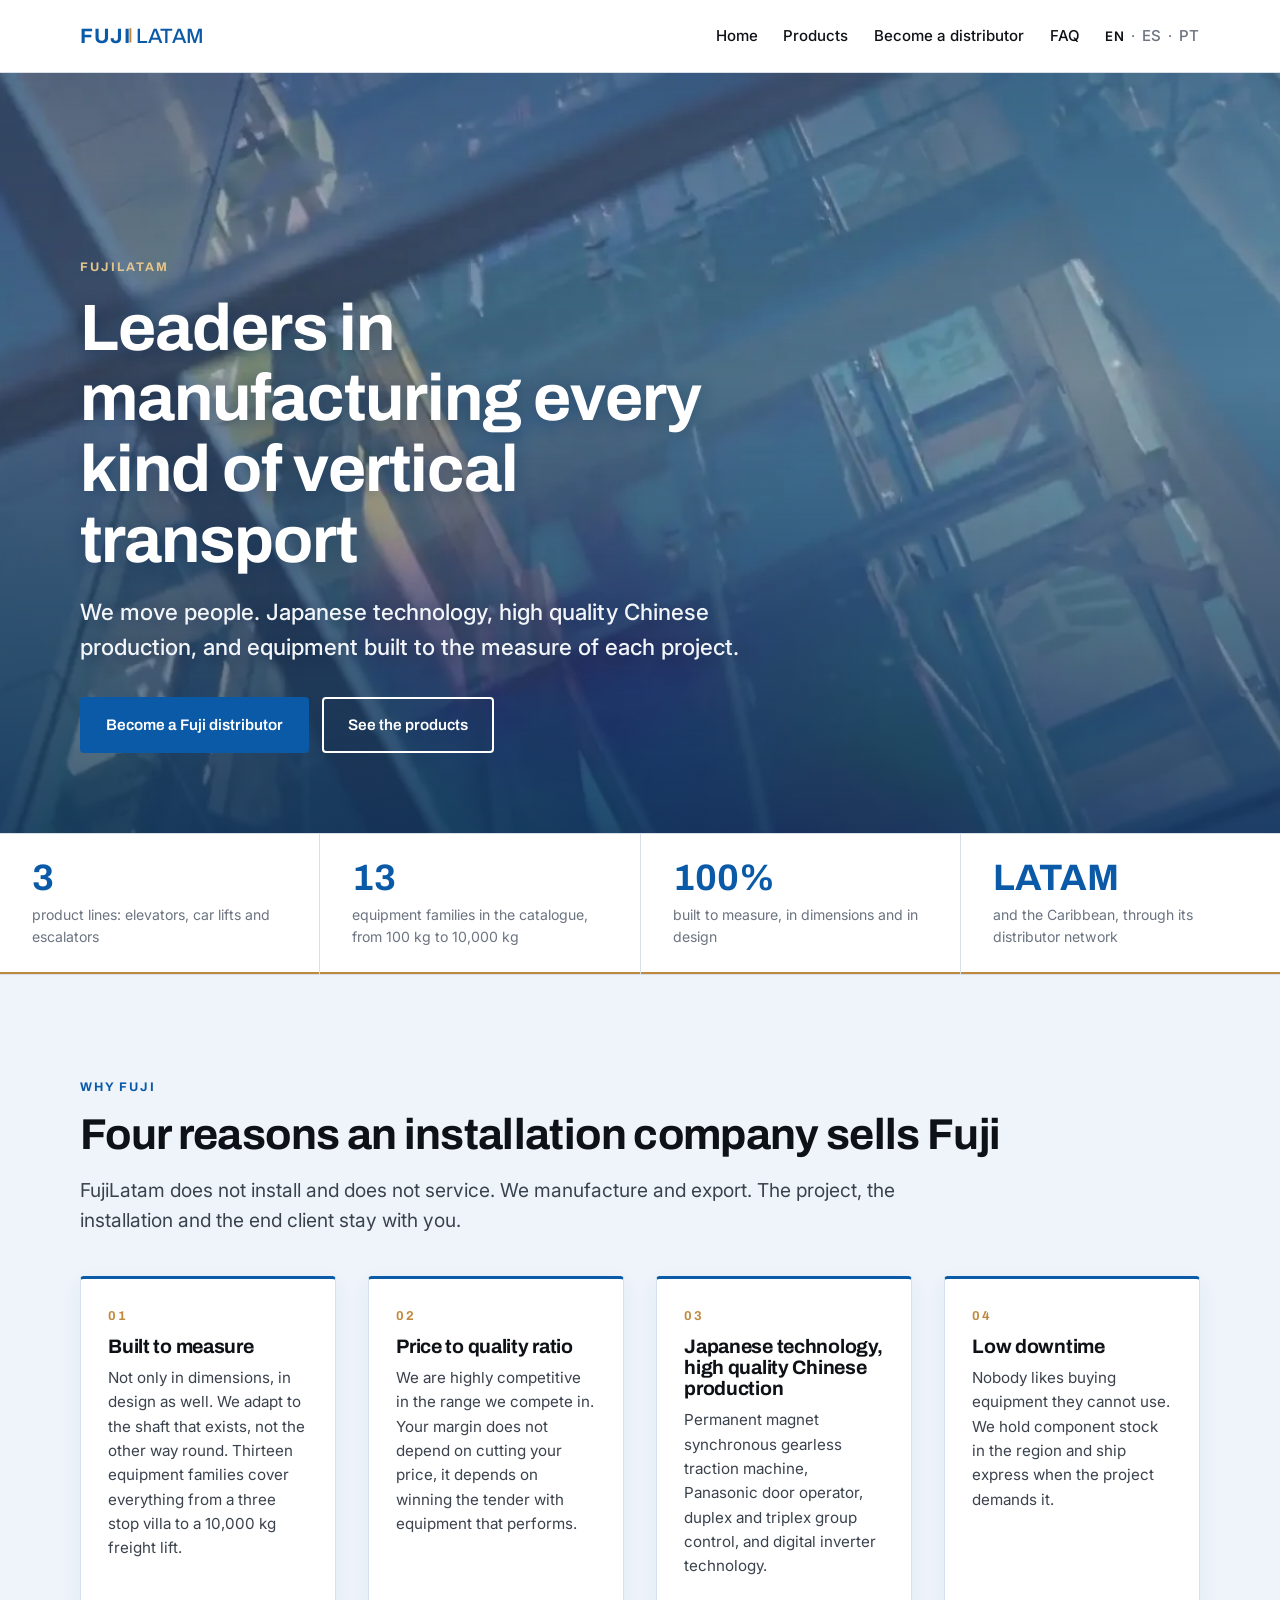
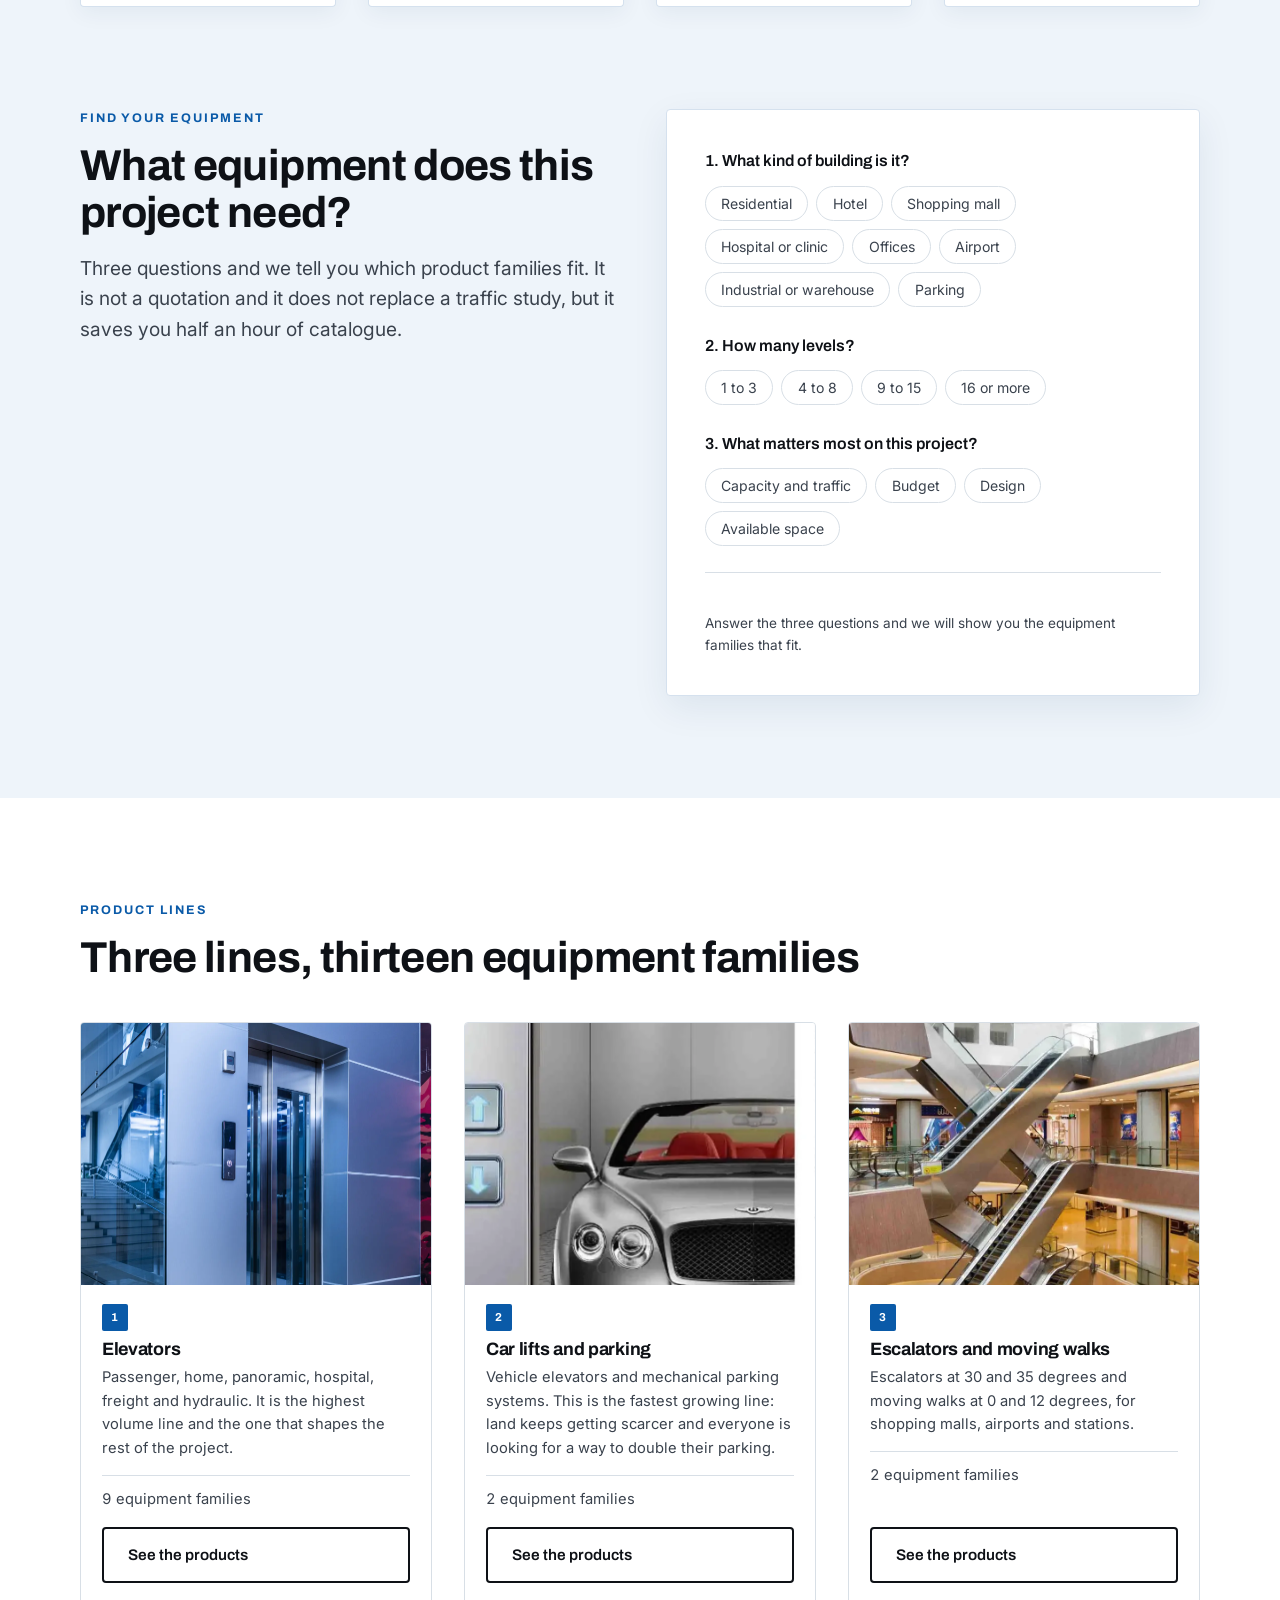
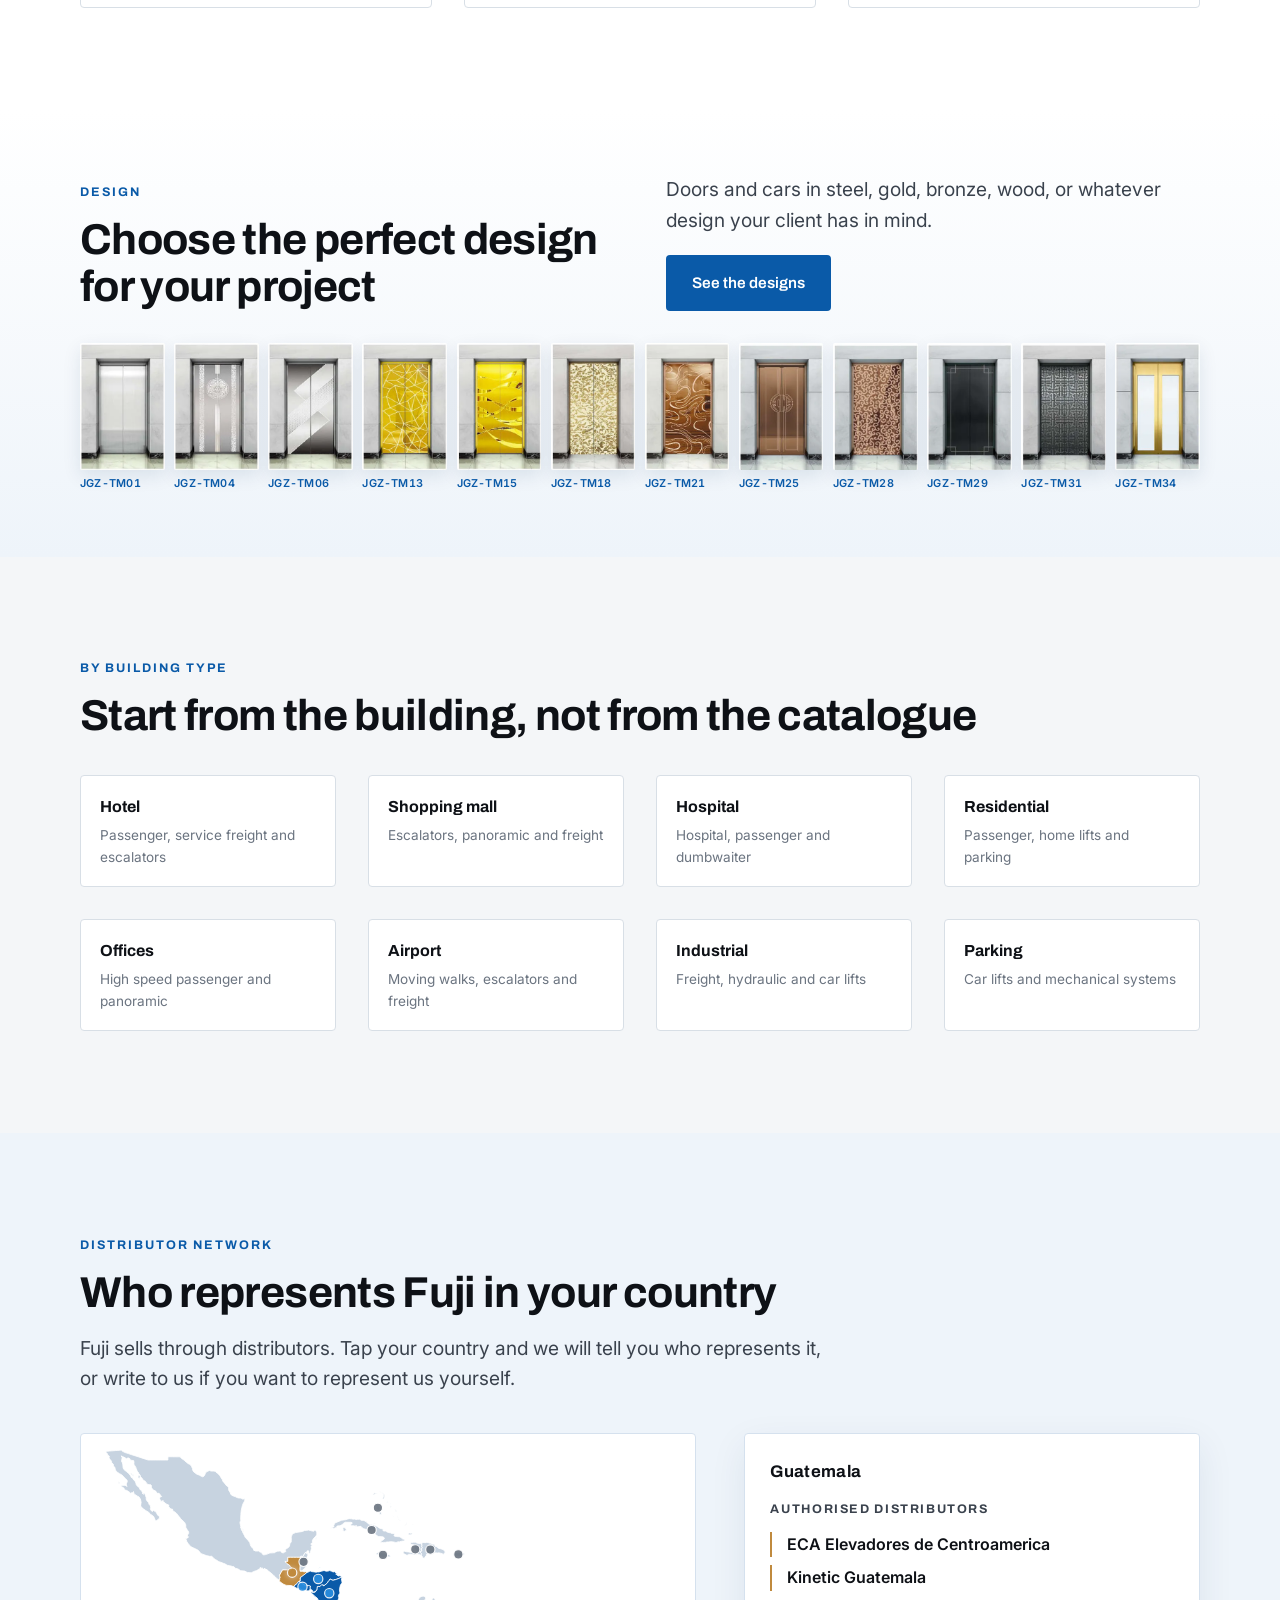
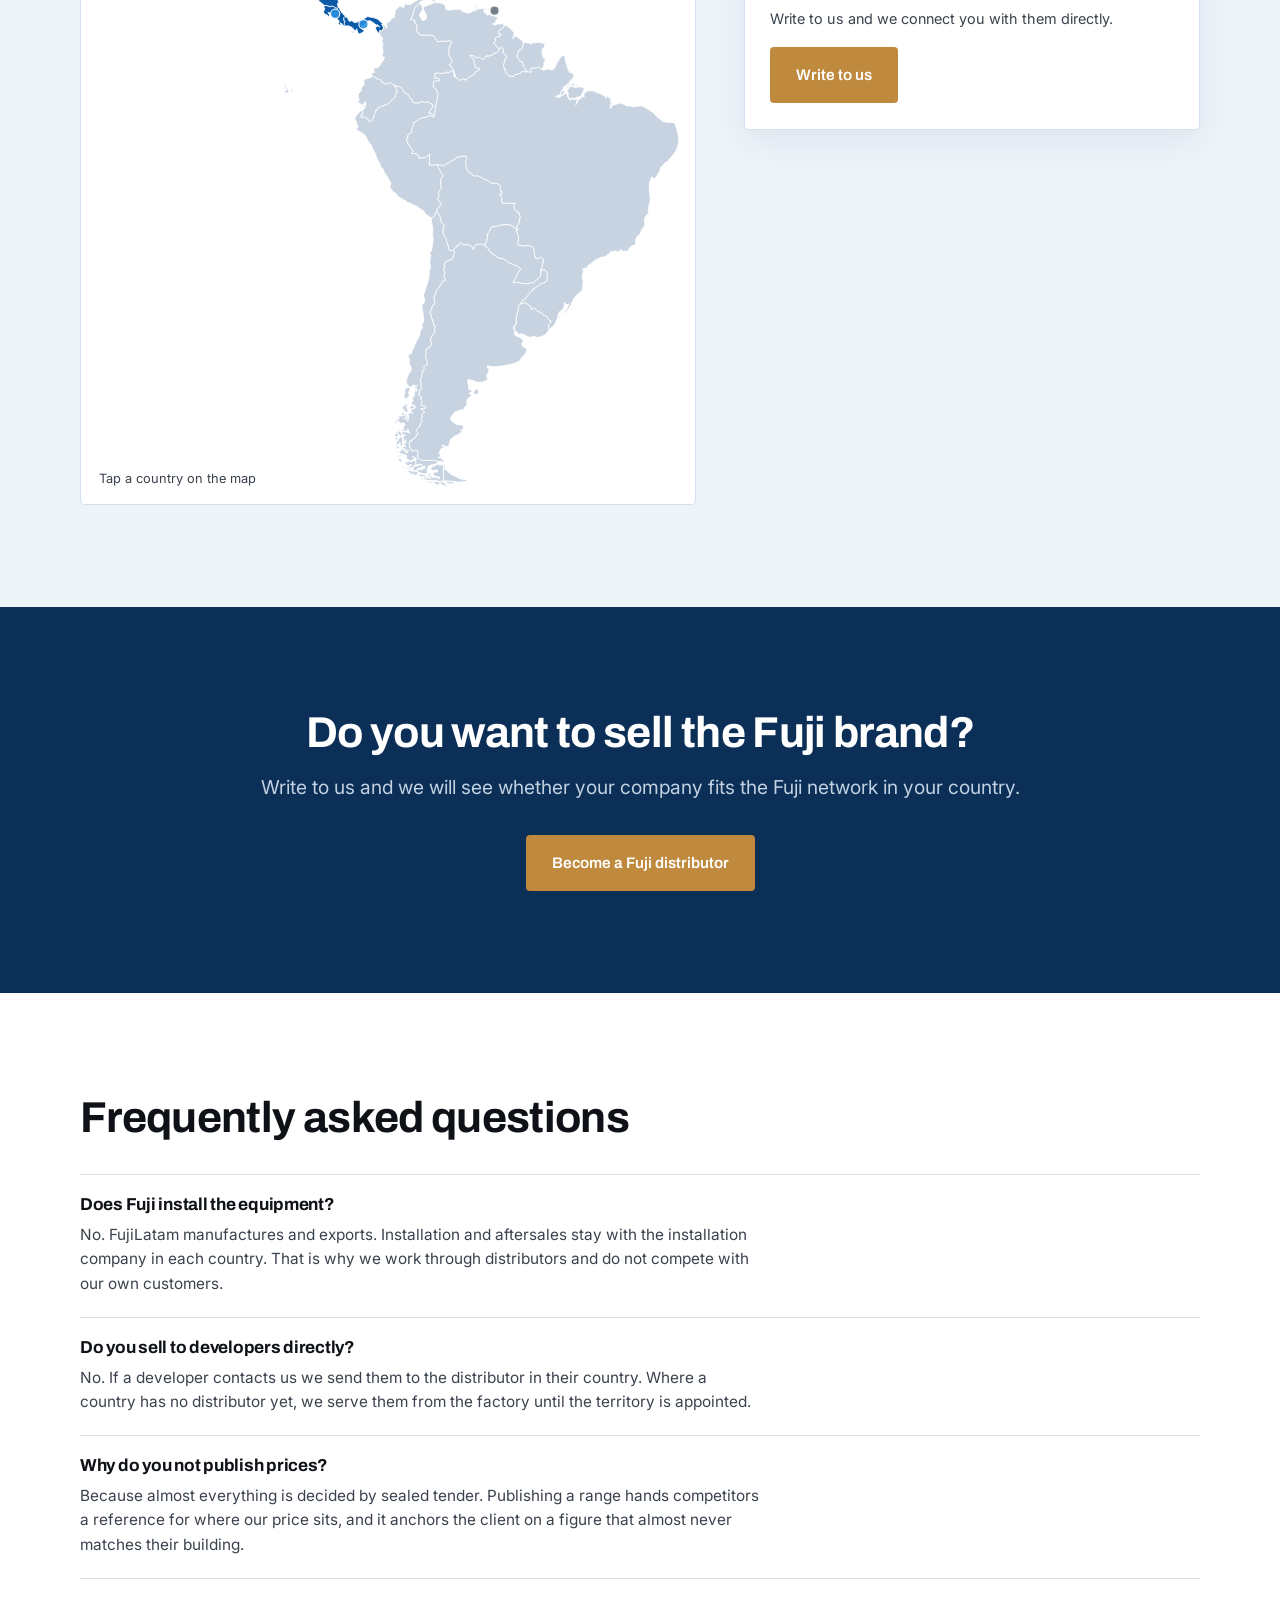
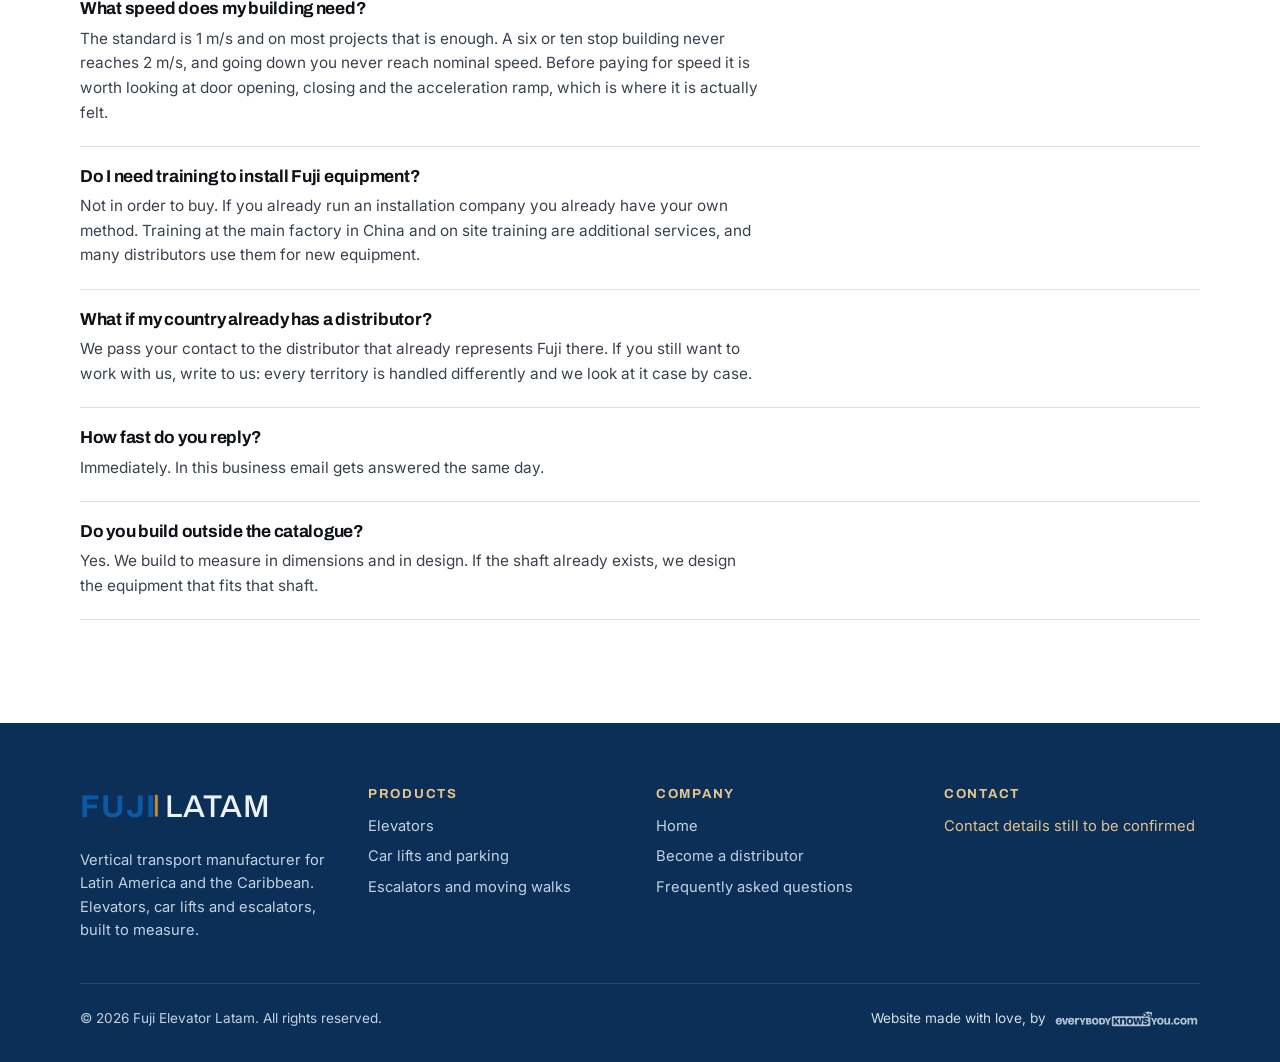
==== index.html @ 7f96ef9f "FujiLatam review build: lighter design, design gallery, residential systems, form fields (noindex)" ====
<!DOCTYPE html>
<html lang="en">
<head>
  <meta charset="UTF-8">
  <meta name="viewport" content="width=device-width, initial-scale=1.0">
  <title>Elevator Manufacturer for Latin America | FujiLatam</title>
  <meta name="description" content="Need an elevator manufacturer for your installation company? FujiLatam builds to measure and exports across Latin America. Become a Fuji distributor.">
  <meta name="keywords" content="elevator manufacturer, elevators Latin America, car lift, escalators, elevator distributor, lift supplier, Fuji, vertical transport, freight elevator, mechanical parking">

  <link rel="canonical" href="https://fujielevatorlatam.com/">
  <link rel="alternate" hreflang="en" href="https://fujielevatorlatam.com/">
  <link rel="alternate" hreflang="es" href="https://fujielevatorlatam.com/es/">
  <link rel="alternate" hreflang="pt" href="https://fujielevatorlatam.com/pt/">
  <link rel="alternate" hreflang="x-default" href="https://fujielevatorlatam.com/">

  <meta property="og:title" content="Elevator Manufacturer for Latin America | FujiLatam">
  <meta property="og:description" content="Need an elevator manufacturer for your installation company? FujiLatam builds to measure and exports across Latin America. Become a Fuji distributor.">
  <meta property="og:type" content="website">
  <meta property="og:url" content="https://fujielevatorlatam.com/">
  <meta property="og:image" content="https://fujielevatorlatam.com/assets/images/social-share/share-fujilatam-fujielevatorlatam.com.jpg">
  <meta property="og:image:width" content="1200">
  <meta property="og:image:height" content="630">
  <meta property="og:image:alt" content="FujiLatam, Leaders in manufacturing every kind of vertical transport">
  <meta property="og:site_name" content="FujiLatam">
  <meta property="og:locale" content="en_US">
  <meta property="og:locale:alternate" content="es_SV">
  <meta property="og:locale:alternate" content="pt_BR">

  <meta name="twitter:card" content="summary_large_image">
  <meta name="twitter:title" content="Elevator Manufacturer for Latin America | FujiLatam">
  <meta name="twitter:description" content="Need an elevator manufacturer for your installation company? FujiLatam builds to measure and exports across Latin America. Become a Fuji distributor.">
  <meta name="twitter:image" content="https://fujielevatorlatam.com/assets/images/social-share/share-fujilatam-fujielevatorlatam.com.jpg">

  <meta name="robots" content="noindex, nofollow">
  <meta name="author" content="Fuji Elevator Latam">
  <meta name="theme-color" content="#0A5AA8">
  <meta name="geo.region" content="SV">
  <meta name="geo.placename" content="Latin America">
  <meta http-equiv="content-language" content="en">

  <link rel="icon" href="favicon.svg" type="image/svg+xml">
  <link rel="icon" href="favicon.ico" sizes="any">
  <link rel="apple-touch-icon" href="apple-touch-icon.png">
  <link rel="manifest" href="site.webmanifest">
  <link rel="alternate" type="text/plain" title="llms.txt" href="https://fujielevatorlatam.com/llms.txt">

  <link rel="preload" as="image" href="assets/images/hero/hero-poster-fujilatam-fujielevatorlatam.com.webp" type="image/webp">
  <link rel="preconnect" href="https://fonts.googleapis.com">
  <link rel="preconnect" href="https://fonts.gstatic.com" crossorigin>
  <link rel="preload" as="style" href="https://fonts.googleapis.com/css2?family=Archivo:wght@500;600;700&family=Inter:wght@400;500;600&display=swap">
  <link rel="stylesheet" href="https://fonts.googleapis.com/css2?family=Archivo:wght@500;600;700&family=Inter:wght@400;500;600&display=swap" media="print" onload="this.media='all'">
  <noscript><link rel="stylesheet" href="https://fonts.googleapis.com/css2?family=Archivo:wght@500;600;700&family=Inter:wght@400;500;600&display=swap"></noscript>

  <link rel="stylesheet" href="assets/css/tokens.css">
  <link rel="stylesheet" href="assets/css/styles.css">

<script type="application/ld+json">
{
 "@context": "https://schema.org",
 "@graph": [
  {
   "@type": "Organization",
   "@id": "https://fujielevatorlatam.com/#org",
   "name": "Fuji Elevator Latam",
   "alternateName": [
    "FujiLatam",
    "Fuji Elevator"
   ],
   "url": "https://fujielevatorlatam.com/",
   "logo": "https://fujielevatorlatam.com/assets/images/logos/logo-fujilatam-fujielevatorlatam.com.svg",
   "image": "https://fujielevatorlatam.com/assets/images/social-share/share-fujilatam-fujielevatorlatam.com.jpg",
   "slogan": "Leaders in manufacturing every kind of vertical transport",
   "description": "Need an elevator manufacturer for your installation company? FujiLatam builds to measure and exports across Latin America. Become a Fuji distributor.",
   "areaServed": [
    "SV",
    "GT",
    "HN",
    "NI",
    "CR",
    "PA",
    "MX",
    "CO",
    "PE",
    "EC",
    "CL",
    "AR",
    "BR",
    "DO",
    "PR",
    "BO"
   ],
   "knowsLanguage": [
    "es",
    "en",
    "pt"
   ],
   "knowsAbout": [
    "Machine roomless passenger elevator",
    "Panoramic elevator",
    "Home lift",
    "Hospital elevator",
    "Freight elevator",
    "Car elevator",
    "Mechanical parking",
    "Escalators",
    "Moving walks"
   ],
   "address": {
    "@type": "PostalAddress",
    "addressCountry": "SV"
   }
  },
  {
   "@type": [
    "ProfessionalService",
    "LocalBusiness"
   ],
   "@id": "https://fujielevatorlatam.com/#service",
   "name": "FujiLatam",
   "parentOrganization": {
    "@id": "https://fujielevatorlatam.com/#org"
   },
   "description": "FujiLatam does not install and does not service. We manufacture and export. The project, the installation and the end client stay with you.",
   "url": "https://fujielevatorlatam.com/",
   "image": "https://fujielevatorlatam.com/assets/images/social-share/share-fujilatam-fujielevatorlatam.com.jpg",
   "priceRange": "$$$",
   "address": {
    "@type": "PostalAddress",
    "addressCountry": "SV"
   },
   "areaServed": [
    {
     "@type": "Country",
     "name": "Latin America"
    },
    {
     "@type": "Country",
     "name": "Caribbean"
    }
   ],
   "serviceType": [
    "Elevators",
    "Car lifts and parking",
    "Escalators and moving walks"
   ],
   "currenciesAccepted": "USD",
   "hasOfferCatalog": {
    "@id": "https://fujielevatorlatam.com/#catalog"
   }
  },
  {
   "@type": "OfferCatalog",
   "@id": "https://fujielevatorlatam.com/#catalog",
   "name": "Three lines, thirteen equipment families",
   "itemListElement": [
    {
     "@type": "Offer",
     "itemOffered": {
      "@type": "Service",
      "name": "Machine roomless passenger elevator",
      "description": "The workhorse. With no machine room it wins back the space others lose in the overhead slab. It is the default choice in residential and offices.",
      "provider": {
       "@id": "https://fujielevatorlatam.com/#org"
      }
     }
    },
    {
     "@type": "Offer",
     "itemOffered": {
      "@type": "Service",
      "name": "Small machine room passenger elevator",
      "description": "When the building needs more speed or more travel. It reaches 4 m/s and takes duplex and triplex configuration for peak hours.",
      "provider": {
       "@id": "https://fujielevatorlatam.com/#org"
      }
     }
    },
    {
     "@type": "Offer",
     "itemOffered": {
      "@type": "Service",
      "name": "Panoramic elevator",
      "description": "Semicircle, square or cylindrical capsule. For atriums, shopping malls and buildings where the equipment is part of the design.",
      "provider": {
       "@id": "https://fujielevatorlatam.com/#org"
      }
     }
    },
    {
     "@type": "Offer",
     "itemOffered": {
      "@type": "Service",
      "name": "Home lift",
      "description": "Three to five people, 0.4 m/s, 800 mm pit. For houses and villas with no built shaft.",
      "provider": {
       "@id": "https://fujielevatorlatam.com/#org"
      }
     }
    },
    {
     "@type": "Offer",
     "itemOffered": {
      "@type": "Service",
      "name": "Hospital elevator",
      "description": "A long car sized for a wheeled stretcher. It is what defines the shaft in a hospital or clinic, and the one most often forgotten in design.",
      "provider": {
       "@id": "https://fujielevatorlatam.com/#org"
      }
     }
    },
    {
     "@type": "Offer",
     "itemOffered": {
      "@type": "Service",
      "name": "Freight elevator",
      "description": "630 kg to 10,000 kg, geared, gearless, machine roomless or explosion proof. In hotels and airports it is not optional.",
      "provider": {
       "@id": "https://fujielevatorlatam.com/#org"
      }
     }
    },
    {
     "@type": "Offer",
     "itemOffered": {
      "@type": "Service",
      "name": "Car elevator",
      "description": "3000 and 5000 kg, car up to 3500 x 7200 mm. The best margin line and the one most in demand where there is no land left for parking.",
      "provider": {
       "@id": "https://fujielevatorlatam.com/#org"
      }
     }
    },
    {
     "@type": "Offer",
     "itemOffered": {
      "@type": "Service",
      "name": "Mechanical parking",
      "description": "From two post lifts to rotary towers and fully automated systems. Doubles or triples parking without buying more land.",
      "provider": {
       "@id": "https://fujielevatorlatam.com/#org"
      }
     }
    },
    {
     "@type": "Offer",
     "itemOffered": {
      "@type": "Service",
      "name": "Escalators",
      "description": "30 and 35 degrees, step widths of 600, 800 and 1000 mm, 3600 to 6000 people per hour. In series, crisscross or parallel.",
      "provider": {
       "@id": "https://fujielevatorlatam.com/#org"
      }
     }
    },
    {
     "@type": "Offer",
     "itemOffered": {
      "@type": "Service",
      "name": "Moving walks",
      "description": "0 and 12 degrees. Airports, stations and shopping malls with a long floor plan.",
      "provider": {
       "@id": "https://fujielevatorlatam.com/#org"
      }
     }
    }
   ]
  },
  {
   "@type": "WebSite",
   "@id": "https://fujielevatorlatam.com/#website",
   "url": "https://fujielevatorlatam.com/",
   "name": "FujiLatam",
   "inLanguage": [
    "en",
    "es",
    "pt"
   ],
   "publisher": {
    "@id": "https://fujielevatorlatam.com/#org"
   }
  },
  {
   "@type": "FAQPage",
   "@id": "https://fujielevatorlatam.com/#faq",
   "mainEntity": [
    {
     "@type": "Question",
     "name": "Does Fuji install the equipment?",
     "acceptedAnswer": {
      "@type": "Answer",
      "text": "No. FujiLatam manufactures and exports. Installation and aftersales stay with the installation company in each country. That is why we work through distributors and do not compete with our own customers."
     }
    },
    {
     "@type": "Question",
     "name": "Do you sell to developers directly?",
     "acceptedAnswer": {
      "@type": "Answer",
      "text": "No. If a developer contacts us we send them to the distributor in their country. Where a country has no distributor yet, we serve them from the factory until the territory is appointed."
     }
    },
    {
     "@type": "Question",
     "name": "Why do you not publish prices?",
     "acceptedAnswer": {
      "@type": "Answer",
      "text": "Because almost everything is decided by sealed tender. Publishing a range hands competitors a reference for where our price sits, and it anchors the client on a figure that almost never matches their building."
     }
    },
    {
     "@type": "Question",
     "name": "What speed does my building need?",
     "acceptedAnswer": {
      "@type": "Answer",
      "text": "The standard is 1 m/s and on most projects that is enough. A six or ten stop building never reaches 2 m/s, and going down you never reach nominal speed. Before paying for speed it is worth looking at door opening, closing and the acceleration ramp, which is where it is actually felt."
     }
    },
    {
     "@type": "Question",
     "name": "Do I need training to install Fuji equipment?",
     "acceptedAnswer": {
      "@type": "Answer",
      "text": "Not in order to buy. If you already run an installation company you already have your own method. Training at the main factory in China and on site training are additional services, and many distributors use them for new equipment."
     }
    },
    {
     "@type": "Question",
     "name": "What if my country already has a distributor?",
     "acceptedAnswer": {
      "@type": "Answer",
      "text": "We pass your contact to the distributor that already represents Fuji there. If you still want to work with us, write to us: every territory is handled differently and we look at it case by case."
     }
    },
    {
     "@type": "Question",
     "name": "How fast do you reply?",
     "acceptedAnswer": {
      "@type": "Answer",
      "text": "Immediately. In this business email gets answered the same day."
     }
    },
    {
     "@type": "Question",
     "name": "Do you build outside the catalogue?",
     "acceptedAnswer": {
      "@type": "Answer",
      "text": "Yes. We build to measure in dimensions and in design. If the shaft already exists, we design the equipment that fits that shaft."
     }
    }
   ]
  },
  {
   "@type": "VideoObject",
   "name": "FujiLatam vertical transport",
   "description": "We move people. Japanese technology, high quality Chinese production, and equipment built to the measure of each project.",
   "thumbnailUrl": "https://fujielevatorlatam.com/assets/images/hero/hero-poster-fujilatam-fujielevatorlatam.com.webp",
   "uploadDate": "2026-09-22",
   "duration": "PT16S",
   "contentUrl": "https://fujielevatorlatam.com/assets/video/fujilatam-hero-fujielevatorlatam.com.mp4",
   "publisher": {
    "@id": "https://fujielevatorlatam.com/#org"
   }
  }
 ]
}
</script>
</head>
<body>
<header class="site-header">
  <div class="wrap">
    <a class="brand" href="index.html" aria-label="FujiLatam"><svg class="" viewBox="0 0 260 40" role="img" aria-label="FujiLatam" xmlns="http://www.w3.org/2000/svg"><text x="0" y="30" font-family="Archivo, Arial, sans-serif" font-size="32" font-weight="700" letter-spacing="1" fill="var(--accent)">FUJI</text><text x="86" y="30" font-family="Archivo, Arial, sans-serif" font-size="32" font-weight="500" letter-spacing="1" fill="currentColor">LATAM</text><rect x="76" y="8" width="3" height="22" fill="var(--brass)"/></svg></a>
    <button class="nav-toggle" aria-expanded="false" aria-controls="nav" aria-label="Menu">&#9776;</button>
    <nav class="nav" id="nav">
      <a href="index.html">Home</a><a href="products.html">Products</a><a href="distributors.html">Become a distributor</a><a href="index.html#faq">FAQ</a>
      <span class="lang"><span class="active">EN</span> &middot; <a href="es/index.html">ES</a> &middot; <a href="pt/index.html">PT</a></span>
    </nav>
  </div>
</header>
<main>

<section class="hero">
  <div class="hero__media">
    <video autoplay muted loop playsinline preload="metadata"
           poster="assets/images/hero/hero-poster-fujilatam-fujielevatorlatam.com.webp"
           aria-hidden="true" tabindex="-1">
      <source src="assets/video/fujilatam-hero-fujielevatorlatam.com.mp4" type="video/mp4">
    </video>
  </div>
  <div class="hero__scrim"></div>
  <div class="hero__inner wrap">
    <p class="eyebrow" style="color:var(--brass-lt)">FujiLatam</p>
    <h1>Leaders in manufacturing every kind of vertical transport</h1>
    <p class="hero__claim">We move people. Japanese technology, high quality Chinese production, and equipment built to the measure of each project.</p>
    <div class="hero__cta">
      <a class="btn btn--primary" href="distributors.html">Become a Fuji distributor</a>
      <a class="btn btn--ghost" style="color:#fff" href="products.html">See the products</a>
    </div>
  </div>
</section>

<div class="stats"><div class="stat"><div class="stat__n">3</div><div class="stat__l">product lines: elevators, car lifts and escalators</div></div><div class="stat"><div class="stat__n">13</div><div class="stat__l">equipment families in the catalogue, from 100 kg to 10,000 kg</div></div><div class="stat"><div class="stat__n">100%</div><div class="stat__l">built to measure, in dimensions and in design</div></div><div class="stat"><div class="stat__n">LATAM</div><div class="stat__l">and the Caribbean, through its distributor network</div></div></div>

<section class="section section--dark" id="why">
  <div class="wrap">
    <p class="eyebrow">Why Fuji</p>
    <h2>Four reasons an installation company sells Fuji</h2>
    <p class="lede" style="margin-top:1rem;margin-bottom:2.5rem">FujiLatam does not install and does not service. We manufacture and export. The project, the installation and the end client stay with you.</p>
    <div class="grid grid--4"><article class="pillar reveal"><div class="pillar__n">01</div><h3>Built to measure</h3><p>Not only in dimensions, in design as well. We adapt to the shaft that exists, not the other way round. Thirteen equipment families cover everything from a three stop villa to a 10,000 kg freight lift.</p></article><article class="pillar reveal"><div class="pillar__n">02</div><h3>Price to quality ratio</h3><p>We are highly competitive in the range we compete in. Your margin does not depend on cutting your price, it depends on winning the tender with equipment that performs.</p></article><article class="pillar reveal"><div class="pillar__n">03</div><h3>Japanese technology, high quality Chinese production</h3><p>Permanent magnet synchronous gearless traction machine, Panasonic door operator, duplex and triplex group control, and digital inverter technology.</p></article><article class="pillar reveal"><div class="pillar__n">04</div><h3>Low downtime</h3><p>Nobody likes buying equipment they cannot use. We hold component stock in the region and ship express when the project demands it.</p></article></div>
  </div>
</section>

<section class="section section--dark" id="finder" style="padding-top:0">
  <div class="wrap">
    <div class="split" style="align-items:start">
      <div>
        <p class="eyebrow">Find your equipment</p>
        <h2>What equipment does this project need?</h2>
        <p class="lede" style="margin-top:1rem">Three questions and we tell you which product families fit. It is not a quotation and it does not replace a traffic study, but it saves you half an hour of catalogue.</p>
      </div>
      <div class="finder" data-finder data-copy="{&quot;prompt&quot;: &quot;Answer the three questions and we will show you the equipment families that fit.&quot;, &quot;resultTitle&quot;: &quot;Recommended families&quot;, &quot;primary&quot;: &quot;Primary:&quot;, &quot;capacity&quot;: &quot;Capacity&quot;, &quot;speed&quot;: &quot;Speed&quot;, &quot;disclaimer&quot;: &quot;These are the families that normally fit a project like this. Final dimensions, the number of units and the group configuration come out of the traffic study and the real shaft measurements.&quot;, &quot;cta&quot;: &quot;Talk to a representative&quot;, &quot;families&quot;: {&quot;mrl&quot;: {&quot;name&quot;: &quot;Machine roomless passenger elevator&quot;, &quot;why&quot;: &quot;The workhorse. With no machine room it wins back the space others lose in the overhead slab. It is the default choice in residential and offices.&quot;, &quot;img&quot;: &quot;assets/images/products/cabina-estandar-fujilatam-fujielevatorlatam.com.webp&quot;}, &quot;smr&quot;: {&quot;name&quot;: &quot;Small machine room passenger elevator&quot;, &quot;why&quot;: &quot;When the building needs more speed or more travel. It reaches 4 m/s and takes duplex and triplex configuration for peak hours.&quot;, &quot;img&quot;: &quot;assets/images/products/cabina-lujo-oro-fujilatam-fujielevatorlatam.com.webp&quot;}, &quot;pano&quot;: {&quot;name&quot;: &quot;Panoramic elevator&quot;, &quot;why&quot;: &quot;Semicircle, square or cylindrical capsule. For atriums, shopping malls and buildings where the equipment is part of the design.&quot;, &quot;img&quot;: &quot;assets/images/products/elevador-panoramico-fujilatam-fujielevatorlatam.com.webp&quot;}, &quot;villa&quot;: {&quot;name&quot;: &quot;Home lift&quot;, &quot;why&quot;: &quot;Three to five people, 0.4 m/s, 800 mm pit. For houses and villas with no built shaft.&quot;, &quot;img&quot;: &quot;assets/images/products/elevador-residencial-fujilatam-fujielevatorlatam.com.webp&quot;}, &quot;plat&quot;: {&quot;name&quot;: &quot;Residential hydraulic platform&quot;, &quot;why&quot;: &quot;For homes, wheelchairs and older people. 2 to 6 stops and up to 15 m of travel, indoors or outdoors. It is hydraulic and slow on purpose: it is not a traction elevator.&quot;, &quot;img&quot;: &quot;assets/images/products/plataforma-residencial-fujilatam-fujielevatorlatam.com.webp&quot;}, &quot;bed&quot;: {&quot;name&quot;: &quot;Hospital elevator&quot;, &quot;why&quot;: &quot;A long car sized for a wheeled stretcher. It is what defines the shaft in a hospital or clinic, and the one most often forgotten in design.&quot;, &quot;img&quot;: &quot;assets/images/products/elevador-camillas-fujilatam-fujielevatorlatam.com.webp&quot;}, &quot;freight&quot;: {&quot;name&quot;: &quot;Freight elevator&quot;, &quot;why&quot;: &quot;630 kg to 10,000 kg, geared, gearless, machine roomless or explosion proof. In hotels and airports it is not optional.&quot;, &quot;img&quot;: &quot;assets/images/products/montacargas-fujilatam-fujielevatorlatam.com.webp&quot;}, &quot;hydra&quot;: {&quot;name&quot;: &quot;Hydraulic elevator&quot;, &quot;why&quot;: &quot;Piston, pump and oil. Slower and cheaper, useful on few levels and short travel.&quot;, &quot;img&quot;: &quot;assets/images/products/elevador-capsula-fujilatam-fujielevatorlatam.com.webp&quot;}, &quot;dumb&quot;: {&quot;name&quot;: &quot;Dumbwaiter&quot;, &quot;why&quot;: &quot;100 to 300 kg, vertical opening. Kitchens, hotels, laboratories and pharmacies.&quot;, &quot;img&quot;: &quot;assets/images/products/cabina-estandar-fujilatam-fujielevatorlatam.com.webp&quot;}, &quot;car&quot;: {&quot;name&quot;: &quot;Car elevator&quot;, &quot;why&quot;: &quot;3000 and 5000 kg, car up to 3500 x 7200 mm. The best margin line and the one most in demand where there is no land left for parking.&quot;, &quot;img&quot;: &quot;assets/images/products/montacoches-fujilatam-fujielevatorlatam.com.webp&quot;}, &quot;parking&quot;: {&quot;name&quot;: &quot;Mechanical parking&quot;, &quot;why&quot;: &quot;From two post lifts to rotary towers and fully automated systems. Doubles or triples parking without buying more land.&quot;, &quot;img&quot;: &quot;assets/images/products/parqueo-mecanico-fujilatam-fujielevatorlatam.com.webp&quot;}, &quot;esc&quot;: {&quot;name&quot;: &quot;Escalators&quot;, &quot;why&quot;: &quot;30 and 35 degrees, step widths of 600, 800 and 1000 mm, 3600 to 6000 people per hour. In series, crisscross or parallel.&quot;, &quot;img&quot;: &quot;assets/images/products/escaleras-electricas-fujilatam-fujielevatorlatam.com.webp&quot;}, &quot;walk&quot;: {&quot;name&quot;: &quot;Moving walks&quot;, &quot;why&quot;: &quot;0 and 12 degrees. Airports, stations and shopping malls with a long floor plan.&quot;, &quot;img&quot;: &quot;assets/images/products/pasillos-moviles-fujilatam-fujielevatorlatam.com.webp&quot;}}}">
        <div class="fq"><span class="fq__label">1. What kind of building is it?</span>
          <div class="chips"><button class="chip" type="button" data-group="use" data-value="residencial" aria-pressed="false">Residential</button><button class="chip" type="button" data-group="use" data-value="hotel" aria-pressed="false">Hotel</button><button class="chip" type="button" data-group="use" data-value="comercial" aria-pressed="false">Shopping mall</button><button class="chip" type="button" data-group="use" data-value="hospital" aria-pressed="false">Hospital or clinic</button><button class="chip" type="button" data-group="use" data-value="oficinas" aria-pressed="false">Offices</button><button class="chip" type="button" data-group="use" data-value="aeropuerto" aria-pressed="false">Airport</button><button class="chip" type="button" data-group="use" data-value="industrial" aria-pressed="false">Industrial or warehouse</button><button class="chip" type="button" data-group="use" data-value="parqueo" aria-pressed="false">Parking</button></div></div>
        <div class="fq"><span class="fq__label">2. How many levels?</span>
          <div class="chips"><button class="chip" type="button" data-group="floors" data-value="1-3" aria-pressed="false">1 to 3</button><button class="chip" type="button" data-group="floors" data-value="4-8" aria-pressed="false">4 to 8</button><button class="chip" type="button" data-group="floors" data-value="9-15" aria-pressed="false">9 to 15</button><button class="chip" type="button" data-group="floors" data-value="16+" aria-pressed="false">16 or more</button></div></div>
        <div class="fq"><span class="fq__label">3. What matters most on this project?</span>
          <div class="chips"><button class="chip" type="button" data-group="priority" data-value="trafico" aria-pressed="false">Capacity and traffic</button><button class="chip" type="button" data-group="priority" data-value="presupuesto" aria-pressed="false">Budget</button><button class="chip" type="button" data-group="priority" data-value="diseno" aria-pressed="false">Design</button><button class="chip" type="button" data-group="priority" data-value="espacio" aria-pressed="false">Available space</button></div></div>
        <div class="finder__out" data-finder-out></div>
      </div>
    </div>
  </div>
</section>

<section class="section" id="lines">
  <div class="wrap">
    <p class="eyebrow">Product lines</p>
    <h2>Three lines, thirteen equipment families</h2>
    <div class="grid grid--3" style="margin-top:2.5rem"><article class="pcard reveal"><div class="pcard__img"><img src="assets/images/products/elevadores-linea-fujilatam-fujielevatorlatam.com.webp" alt="Elevators" loading="lazy" width="1200" height="900"></div><div class="pcard__body"><span class="rank rank--1">1</span><h3>Elevators</h3><p>Passenger, home, panoramic, hospital, freight and hydraulic. It is the highest volume line and the one that shapes the rest of the project.</p><p class="pcard__spec">9 equipment families</p><a class="btn btn--ghost" style="margin-top:1rem" href="products.html#elevadores">See the products</a></div></article><article class="pcard reveal"><div class="pcard__img"><img src="assets/images/products/montacoches-fujilatam-fujielevatorlatam.com.webp" alt="Car lifts and parking" loading="lazy" width="1200" height="900"></div><div class="pcard__body"><span class="rank rank--1">2</span><h3>Car lifts and parking</h3><p>Vehicle elevators and mechanical parking systems. This is the fastest growing line: land keeps getting scarcer and everyone is looking for a way to double their parking.</p><p class="pcard__spec">2 equipment families</p><a class="btn btn--ghost" style="margin-top:1rem" href="products.html#montacoches">See the products</a></div></article><article class="pcard reveal"><div class="pcard__img"><img src="assets/images/products/escaleras-electricas-fujilatam-fujielevatorlatam.com.webp" alt="Escalators and moving walks" loading="lazy" width="1200" height="900"></div><div class="pcard__body"><span class="rank rank--1">3</span><h3>Escalators and moving walks</h3><p>Escalators at 30 and 35 degrees and moving walks at 0 and 12 degrees, for shopping malls, airports and stations.</p><p class="pcard__spec">2 equipment families</p><a class="btn btn--ghost" style="margin-top:1rem" href="products.html#escaleras">See the products</a></div></article></div>
  </div>
</section>

<section class="section section--tight design-teaser" id="disenos">
  <div class="wrap">
    <div class="split" style="align-items:end;margin-bottom:2rem">
      <div>
        <p class="eyebrow">Design</p>
        <h2>Choose the perfect design for your project</h2>
      </div>
      <div>
        <p class="lede">Doors and cars in steel, gold, bronze, wood, or whatever design your client has in mind.</p>
        <p style="margin-top:1.2rem"><a class="btn btn--primary" href="products.html#disenos">See the designs</a></p>
      </div>
    </div>
    <div class="doorstrip"><figure class="door reveal"><img src="assets/images/designs/puerta-jgz-tm01-fujilatam-fujielevatorlatam.com.webp" alt="JGZ-TM01" loading="lazy" width="240" height="360"><figcaption>JGZ-TM01</figcaption></figure><figure class="door reveal"><img src="assets/images/designs/puerta-jgz-tm04-fujilatam-fujielevatorlatam.com.webp" alt="JGZ-TM04" loading="lazy" width="240" height="360"><figcaption>JGZ-TM04</figcaption></figure><figure class="door reveal"><img src="assets/images/designs/puerta-jgz-tm06-fujilatam-fujielevatorlatam.com.webp" alt="JGZ-TM06" loading="lazy" width="240" height="360"><figcaption>JGZ-TM06</figcaption></figure><figure class="door reveal"><img src="assets/images/designs/puerta-jgz-tm13-fujilatam-fujielevatorlatam.com.webp" alt="JGZ-TM13" loading="lazy" width="240" height="360"><figcaption>JGZ-TM13</figcaption></figure><figure class="door reveal"><img src="assets/images/designs/puerta-jgz-tm15-fujilatam-fujielevatorlatam.com.webp" alt="JGZ-TM15" loading="lazy" width="240" height="360"><figcaption>JGZ-TM15</figcaption></figure><figure class="door reveal"><img src="assets/images/designs/puerta-jgz-tm18-fujilatam-fujielevatorlatam.com.webp" alt="JGZ-TM18" loading="lazy" width="240" height="360"><figcaption>JGZ-TM18</figcaption></figure><figure class="door reveal"><img src="assets/images/designs/puerta-jgz-tm21-fujilatam-fujielevatorlatam.com.webp" alt="JGZ-TM21" loading="lazy" width="240" height="360"><figcaption>JGZ-TM21</figcaption></figure><figure class="door reveal"><img src="assets/images/designs/puerta-jgz-tm25-fujilatam-fujielevatorlatam.com.webp" alt="JGZ-TM25" loading="lazy" width="240" height="360"><figcaption>JGZ-TM25</figcaption></figure><figure class="door reveal"><img src="assets/images/designs/puerta-jgz-tm28-fujilatam-fujielevatorlatam.com.webp" alt="JGZ-TM28" loading="lazy" width="240" height="360"><figcaption>JGZ-TM28</figcaption></figure><figure class="door reveal"><img src="assets/images/designs/puerta-jgz-tm29-fujilatam-fujielevatorlatam.com.webp" alt="JGZ-TM29" loading="lazy" width="240" height="360"><figcaption>JGZ-TM29</figcaption></figure><figure class="door reveal"><img src="assets/images/designs/puerta-jgz-tm31-fujilatam-fujielevatorlatam.com.webp" alt="JGZ-TM31" loading="lazy" width="240" height="360"><figcaption>JGZ-TM31</figcaption></figure><figure class="door reveal"><img src="assets/images/designs/puerta-jgz-tm34-fujilatam-fujielevatorlatam.com.webp" alt="JGZ-TM34" loading="lazy" width="240" height="360"><figcaption>JGZ-TM34</figcaption></figure></div>
  </div>
</section>

<section class="section section--surface" id="buildings">
  <div class="wrap">
    <p class="eyebrow">By building type</p>
    <h2>Start from the building, not from the catalogue</h2>
    <div class="grid grid--4" style="margin-top:2.2rem"><a class="btype reveal" href="products.html"><strong>Hotel</strong><span>Passenger, service freight and escalators</span></a><a class="btype reveal" href="products.html"><strong>Shopping mall</strong><span>Escalators, panoramic and freight</span></a><a class="btype reveal" href="products.html"><strong>Hospital</strong><span>Hospital, passenger and dumbwaiter</span></a><a class="btype reveal" href="products.html"><strong>Residential</strong><span>Passenger, home lifts and parking</span></a><a class="btype reveal" href="products.html"><strong>Offices</strong><span>High speed passenger and panoramic</span></a><a class="btype reveal" href="products.html"><strong>Airport</strong><span>Moving walks, escalators and freight</span></a><a class="btype reveal" href="products.html"><strong>Industrial</strong><span>Freight, hydraulic and car lifts</span></a><a class="btype reveal" href="products.html"><strong>Parking</strong><span>Car lifts and mechanical systems</span></a></div>
  </div>
</section>

<section class="section section--dark" id="partners">
  <div class="wrap">
    <p class="eyebrow">Distributor network</p>
    <h2>Who represents Fuji in your country</h2>
    <p class="lede" style="margin-top:1rem;margin-bottom:2.4rem;max-width:62ch">Fuji sells through distributors. Tap your country and we will tell you who represents it, or write to us if you want to represent us yourself.</p>
    <div class="map reveal" data-map data-copy="{&quot;countries&quot;: {&quot;mx&quot;: &quot;Mexico&quot;, &quot;gt&quot;: &quot;Guatemala&quot;, &quot;bz&quot;: &quot;Belize&quot;, &quot;sv&quot;: &quot;El Salvador&quot;, &quot;hn&quot;: &quot;Honduras&quot;, &quot;ni&quot;: &quot;Nicaragua&quot;, &quot;cr&quot;: &quot;Costa Rica&quot;, &quot;pa&quot;: &quot;Panama&quot;, &quot;cu&quot;: &quot;Cuba&quot;, &quot;ht&quot;: &quot;Haiti&quot;, &quot;do&quot;: &quot;Dominican Republic&quot;, &quot;jm&quot;: &quot;Jamaica&quot;, &quot;pr&quot;: &quot;Puerto Rico&quot;, &quot;bs&quot;: &quot;Bahamas&quot;, &quot;tt&quot;: &quot;Trinidad and Tobago&quot;, &quot;co&quot;: &quot;Colombia&quot;, &quot;ve&quot;: &quot;Venezuela&quot;, &quot;gy&quot;: &quot;Guyana&quot;, &quot;sr&quot;: &quot;Suriname&quot;, &quot;ec&quot;: &quot;Ecuador&quot;, &quot;pe&quot;: &quot;Peru&quot;, &quot;bo&quot;: &quot;Bolivia&quot;, &quot;br&quot;: &quot;Brazil&quot;, &quot;py&quot;: &quot;Paraguay&quot;, &quot;uy&quot;: &quot;Uruguay&quot;, &quot;ar&quot;: &quot;Argentina&quot;, &quot;cl&quot;: &quot;Chile&quot;}, &quot;distributors&quot;: {&quot;sv&quot;: [&quot;ECA Elevadores de Centroamerica&quot;], &quot;gt&quot;: [&quot;ECA Elevadores de Centroamerica&quot;, &quot;Kinetic Guatemala&quot;], &quot;hn&quot;: [&quot;ECA Elevadores de Centroamerica&quot;], &quot;ni&quot;: [&quot;ECA Elevadores de Centroamerica&quot;], &quot;cr&quot;: [&quot;ECA Elevadores de Centroamerica&quot;], &quot;pa&quot;: [&quot;ECA Elevadores de Centroamerica&quot;]}, &quot;mapLabel&quot;: &quot;Map of Fuji distributors in Latin America and the Caribbean&quot;, &quot;covered&quot;: &quot;Authorised distributors&quot;, &quot;coveredNote&quot;: &quot;Write to us and we connect you with them directly.&quot;, &quot;ask&quot;: &quot;Ask us&quot;, &quot;askNote&quot;: &quot;Most countries already have a distributor. Write to us and we will tell you who represents Fuji in yours.&quot;, &quot;cta&quot;: &quot;Write to us&quot;, &quot;ctaHref&quot;: &quot;distributors.html&quot;, &quot;initial&quot;: &quot;gt&quot;}">
      <div class="map__canvas" data-map-canvas><p class="map__hint">Tap a country on the map</p></div>
      <aside class="map__panel" data-map-panel></aside>
    </div>
  </div>
</section>

<section class="section section--brand center" id="distribuidores">
  <div class="wrap">
    <h2>Do you want to sell the Fuji brand?</h2>
    <p class="lede" style="margin-top:1rem">Write to us and we will see whether your company fits the Fuji network in your country.</p>
    <p style="margin-top:2rem"><a class="btn btn--brass" href="distributors.html">Become a Fuji distributor</a></p>
  </div>
</section>

<section class="section" id="faq">
  <div class="wrap">
    <h2>Frequently asked questions</h2>
    <div style="margin-top:2rem"><div class="faq-item reveal"><h3>Does Fuji install the equipment?</h3><p>No. FujiLatam manufactures and exports. Installation and aftersales stay with the installation company in each country. That is why we work through distributors and do not compete with our own customers.</p></div><div class="faq-item reveal"><h3>Do you sell to developers directly?</h3><p>No. If a developer contacts us we send them to the distributor in their country. Where a country has no distributor yet, we serve them from the factory until the territory is appointed.</p></div><div class="faq-item reveal"><h3>Why do you not publish prices?</h3><p>Because almost everything is decided by sealed tender. Publishing a range hands competitors a reference for where our price sits, and it anchors the client on a figure that almost never matches their building.</p></div><div class="faq-item reveal"><h3>What speed does my building need?</h3><p>The standard is 1 m/s and on most projects that is enough. A six or ten stop building never reaches 2 m/s, and going down you never reach nominal speed. Before paying for speed it is worth looking at door opening, closing and the acceleration ramp, which is where it is actually felt.</p></div><div class="faq-item reveal"><h3>Do I need training to install Fuji equipment?</h3><p>Not in order to buy. If you already run an installation company you already have your own method. Training at the main factory in China and on site training are additional services, and many distributors use them for new equipment.</p></div><div class="faq-item reveal"><h3>What if my country already has a distributor?</h3><p>We pass your contact to the distributor that already represents Fuji there. If you still want to work with us, write to us: every territory is handled differently and we look at it case by case.</p></div><div class="faq-item reveal"><h3>How fast do you reply?</h3><p>Immediately. In this business email gets answered the same day.</p></div><div class="faq-item reveal"><h3>Do you build outside the catalogue?</h3><p>Yes. We build to measure in dimensions and in design. If the shaft already exists, we design the equipment that fits that shaft.</p></div></div>
  </div>
</section>

</main>
<footer class="site-footer">
  <div class="wrap">
    <div class="footer-grid">
      <div>
        <svg class="" viewBox="0 0 260 40" role="img" aria-label="FujiLatam" xmlns="http://www.w3.org/2000/svg"><text x="0" y="30" font-family="Archivo, Arial, sans-serif" font-size="32" font-weight="700" letter-spacing="1" fill="var(--accent)">FUJI</text><text x="86" y="30" font-family="Archivo, Arial, sans-serif" font-size="32" font-weight="500" letter-spacing="1" fill="currentColor">LATAM</text><rect x="76" y="8" width="3" height="22" fill="var(--brass)"/></svg>
        <p style="margin-top:.9rem;font-size:.92rem;color:var(--on-dark-soft);max-width:34ch">Vertical transport manufacturer for Latin America and the Caribbean. Elevators, car lifts and escalators, built to measure.</p>
      </div>
      <div>
        <h4>Products</h4>
        <ul><li><a href="products.html#elevadores">Elevators</a></li><li><a href="products.html#montacoches">Car lifts and parking</a></li><li><a href="products.html#escaleras">Escalators and moving walks</a></li></ul>
      </div>
      <div>
        <h4>Company</h4>
        <ul>
          <li><a href="index.html">Home</a></li>
          <li><a href="distributors.html">Become a distributor</a></li>
          <li><a href="index.html#faq">Frequently asked questions</a></li>
        </ul>
      </div>
      <div>
        <h4>Contact</h4>
        <ul>
          <li><span style="color:var(--brass-lt)">Contact details still to be confirmed</span></li>
        </ul>
      </div>
    </div>
    <div class="footer-bottom">
      <span>&copy; 2026 Fuji Elevator Latam. All rights reserved.</span>
      <a class="eky-credit" href="https://everybodyknowsyou.com" target="_blank" rel="noopener"
         aria-label="Website made with love by everybodyknowsyou.com">
        <span class="eky-credit__text">Website made with love, by</span>
        <svg role="img" aria-label="everybodyknowsyou.com" id="Layer_1" data-name="Layer 1" xmlns="http://www.w3.org/2000/svg" viewBox="0 0 1296.95 160.34">
  <defs>
    <style>
            .cls-1 { fill: var(--eky-bg, #ffffff); }
      .cls-2 { fill: var(--eky-fg, currentColor); }
    </style>
  </defs>
  <g>
    <g>
      <g>
        <rect class="cls-2" x="515.16" y="55.21" width="342.62" height="90.52" rx="12" ry="12"/>
        <path class="cls-1" d="M530.13,71.12h16.6v15.46l-.24,6.96h.32l3.32-4.61,15.14-17.81h19.83l-22.02,25.02,22.18,33.68h-19.92l-13.76-20.73-4.86,5.34v15.38h-16.6v-58.69Z"/>
        <path class="cls-1" d="M604.13,71.12v8.01h.32c4.53-6.23,10.53-9.23,18.54-9.23,12.47,0,18.94,7.29,18.94,22.02v37.89h-16.6v-35.3c0-7.69-2.75-10.85-8.58-10.85-7.21,0-11.82,4.7-11.82,12.14v34h-16.6v-58.69h15.79Z"/>
        <path class="cls-1" d="M647.37,100.43c0-17.57,11.09-30.52,29.31-30.52s29.31,12.95,29.31,30.52-11.09,30.6-29.31,30.6-29.31-13.03-29.31-30.6ZM688.66,100.43c0-9.8-3.81-17.16-11.98-17.16s-11.98,7.37-11.98,17.16,3.81,17.24,11.98,17.24,11.98-7.45,11.98-17.24Z"/>
        <path class="cls-1" d="M705.66,71.12h17.57l6.64,35.62c.41,2.02.73,4.86,1.14,6.88h.32l1.21-6.88,6.88-35.62h18.54l7.45,35.62,1.29,6.88h.32l1.05-6.88,5.99-35.62h17.24l-13.28,58.69h-21.53l-6.64-32.38-1.29-6.88h-.32l-1.21,6.88-6.56,32.38h-21.45l-13.36-58.69Z"/>
        <path class="cls-1" d="M791.81,110.79l17-.08c.57,4.78,3.72,7.53,9.31,7.53,4.61,0,7.85-1.7,7.85-5.26,0-2.67-1.78-4.37-5.59-5.26l-14.09-3.24c-8.98-2.02-13.84-7.77-13.84-16.27,0-11.5,8.99-18.3,24.69-18.3,14.65,0,23.56,6.96,23.8,18.05h-17c-.49-3.32-2.67-5.67-7.69-5.67-4.37,0-7.21,1.54-7.21,4.61,0,2.43,1.7,3.81,5.59,4.7l14.09,3.24c9.23,2.1,14.09,8.18,14.09,16.84,0,12.71-10.28,19.35-24.77,19.35-16.19,0-25.99-7.77-26.23-20.24Z"/>
      </g>
      <g>
        <path class="cls-2" d="M918.06,100.39c0-17.57,11.09-30.52,29.31-30.52s29.31,12.95,29.31,30.52-11.09,30.6-29.31,30.6-29.31-13.03-29.31-30.6ZM959.34,100.39c0-9.8-3.81-17.16-11.98-17.16s-11.98,7.37-11.98,17.16,3.81,17.24,11.98,17.24,11.98-7.45,11.98-17.24Z"/>
        <path class="cls-2" d="M1018.85,129.78v-7.85h-.32c-4.61,6.15-10.52,9.07-17.89,9.07-11.98,0-18.46-7.29-18.46-21.94v-37.97h16.6v35.38c0,7.69,2.83,10.77,8.18,10.77,6.56,0,11.09-4.61,11.09-12.63v-33.52h16.6v58.69h-15.79Z"/>
        <path class="cls-2" d="M884.01,109.52l-20.4-38.4h17.84l8.26,17.75c.99,2.06,1.9,4.96,2.89,7.02h.33c.91-2.06,1.82-4.96,2.72-7.02l7.85-17.75h17.51l-20.07,38.57v21.31h-16.93v-21.47Z"/>
      </g>
      <g>
        <path class="cls-2" d="M14.66,100.39c0-17.97,10.85-30.52,29.55-30.52s28.01,12.47,27.36,34.41h-39.35c.89,8.91,4.53,14.01,11.66,14.01,5.67,0,9.31-3,10.44-8.5h16.76c-2.19,13.28-12.31,21.21-26.88,21.21-18.7,0-29.55-12.63-29.55-30.6ZM54.58,92.54c-1.05-6.56-4.78-9.96-10.36-9.96s-9.8,3.64-11.42,9.96h21.78Z"/>
        <path class="cls-2" d="M69.8,71.09h17.49l9.47,35.62c.57,2.02,1.05,4.86,1.62,6.88h.32l1.54-6.88,8.99-35.62h17.16l-17.81,58.69h-21.13l-17.65-58.69Z"/>
        <path class="cls-2" d="M124.69,100.39c0-17.97,10.85-30.52,29.55-30.52s28.01,12.47,27.36,34.41h-39.35c.89,8.91,4.53,14.01,11.66,14.01,5.67,0,9.31-3,10.44-8.5h16.76c-2.19,13.28-12.31,21.21-26.88,21.21-18.7,0-29.55-12.63-29.55-30.6ZM164.61,92.54c-1.05-6.56-4.78-9.96-10.36-9.96s-9.8,3.64-11.42,9.96h21.78Z"/>
        <path class="cls-2" d="M187.44,71.09h15.46v9.47h.32c3.64-7.37,8.74-10.69,15.71-10.69,1.86,0,3.56.24,5.1.81v15.79h-.32c-1.7-.49-3.24-.73-5.18-.73-9.15,0-14.49,5.42-14.49,16.11v27.93h-16.6v-58.69Z"/>
        <path class="cls-2" d="M285.57,71.09h26.15c13.52,0,20.97,5.42,20.97,14.82,0,6.15-3.08,10.36-9.96,12.39v.32c8.02,1.46,12.23,6.23,12.23,13.84,0,10.52-8.42,17.33-21.7,17.33h-27.69v-58.69ZM316.66,88.82c0-3.64-2.02-5.18-6.56-5.18h-7.93v10.77h7.93c4.37,0,6.56-1.86,6.56-5.59ZM318.6,111.24c0-3.81-2.27-5.99-6.88-5.99h-9.55v11.98h9.63c4.45,0,6.8-2.19,6.8-5.99Z"/>
        <path class="cls-2" d="M337.95,100.39c0-17.57,11.09-30.52,29.31-30.52s29.31,12.95,29.31,30.52-11.09,30.6-29.31,30.6-29.31-13.03-29.31-30.6ZM379.24,100.39c0-9.8-3.8-17.16-11.98-17.16s-11.98,7.37-11.98,17.16,3.8,17.24,11.98,17.24,11.98-7.45,11.98-17.24Z"/>
        <path class="cls-2" d="M402.08,71.09h24.13c18.62,0,29.63,10.36,29.63,29.31s-11.01,29.39-29.63,29.39h-24.13v-58.69ZM438.99,100.39c0-10.77-5.83-16.19-13.36-16.19h-6.96v32.46h6.96c7.53,0,13.36-5.51,13.36-16.27Z"/>
        <path class="cls-2" d="M471.04,109.52l-20.4-38.4h17.84l8.26,17.75c.99,2.06,1.9,4.96,2.89,7.02h.33c.91-2.06,1.82-4.96,2.72-7.02l7.85-17.75h17.51l-20.07,38.57v21.31h-16.93v-21.47Z"/>
        <path class="cls-2" d="M245.89,109.52l-20.4-38.4h17.84l8.26,17.75c.99,2.06,1.9,4.96,2.89,7.02h.33c.91-2.06,1.82-4.96,2.72-7.02l7.85-17.75h17.51l-20.07,38.57v21.31h-16.93v-21.47Z"/>
      </g>
    </g>
    <g>
      <g>
        <path class="cls-2" d="M837.89,14.05c5.42-1.65,11.14.47,13.85,5.48.39.72,1.1,1.2,1.88,1.34.7.12,1.52-.2,2.16-.74,4.05-3.38,9.74-3.68,14.06-.7,4.24,2.92,5.92,8.22,4.35,13.25l-6.96,22.26c-2.45,8.46-9.67,14.45-18.27,15.02-8.94.6-17.2-4.68-20.36-13.03-.17-.45-.5-.62-.88-.67s-.66.09-.98.46c-5.78,6.49-15.01,8.59-23.07,5.2-7.59-3.19-12.57-10.83-12.37-19.15.21-8.44,5.67-16.24,13.97-18.77l32.61-9.94ZM844.69,65.73c8.85,1.59,17.31-4.28,18.9-13.13,1.59-8.85-4.28-17.31-13.13-18.9-8.85-1.59-17.31,4.28-18.9,13.13s4.28,17.31,13.13,18.9ZM808.72,59.25c8.85,1.59,17.31-4.28,18.9-13.13,1.59-8.85-4.28-17.31-13.13-18.9-8.85-1.59-17.31,4.28-18.9,13.13-1.59,8.85,4.28,17.31,13.13,18.9Z"/>
        <g>
          <path class="cls-1" d="M850.46,33.7c8.85,1.59,14.72,10.06,13.13,18.9-1.59,8.85-10.06,14.72-18.9,13.13-8.85-1.59-14.72-10.06-13.13-18.9s10.06-14.72,18.9-13.13Z"/>
          <path class="cls-1" d="M814.49,27.22c8.85,1.59,14.72,10.06,13.13,18.9-1.59,8.85-10.06,14.72-18.9,13.13-8.85-1.59-14.72-10.06-13.13-18.9,1.59-8.85,10.06-14.72,18.9-13.13Z"/>
        </g>
      </g>
      <g>
        <g>
          <path class="cls-2" d="M847.57,56.91c-.06-.86-.28-1.56-.42-2.47.64.65,1.19,1.16,1.91,1.66,1.12.79,2.71.42,3.44-.7.73-1.11.45-2.64-.68-3.44-.71-.5-1.52-.66-2.4-1.05,1.54-.53,3.13-1,3.41-2.57.17-.93-.14-1.9-.84-2.43-1.03-.79-2.26-.75-3.22.02-.58.46-1.06.91-1.67,1.49.18-.89.4-1.63.45-2.5.09-1.44-1.09-2.58-2.46-2.58s-2.55,1.17-2.48,2.62c.04.85.33,1.53.43,2.46-.47-.54-.95-.89-1.43-1.33-1.13-1.04-2.8-.99-3.77.19-.91,1.1-.66,2.87.58,3.67.72.46,1.49.65,2.34.99-.88.38-1.73.56-2.45,1.09-1.21.89-1.32,2.65-.36,3.69,1.04,1.12,2.62,1.06,3.73.03l1.46-1.34c-.23.92-.51,1.75-.51,2.68,0,1.41,1.2,2.5,2.56,2.45s2.46-1.22,2.37-2.6Z"/>
          <path class="cls-2" d="M847.57,56.91c.09,1.38-1.03,2.55-2.37,2.6s-2.56-1.05-2.56-2.45c0-.94.27-1.76.51-2.68l-1.46,1.34c-1.12,1.03-2.7,1.09-3.73-.03-.96-1.04-.84-2.8.36-3.69.71-.53,1.56-.71,2.45-1.09-.85-.34-1.62-.53-2.34-.99-1.24-.79-1.49-2.57-.58-3.67.97-1.17,2.64-1.23,3.77-.19.48.45.96.79,1.43,1.33-.1-.93-.38-1.61-.43-2.46-.07-1.44,1.07-2.62,2.48-2.62s2.55,1.14,2.46,2.58c-.05.87-.27,1.6-.45,2.5.61-.58,1.09-1.03,1.67-1.49.96-.77,2.19-.81,3.22-.02.7.54,1,1.5.84,2.43-.28,1.57-1.87,2.04-3.41,2.57.88.39,1.69.54,2.4,1.05,1.13.8,1.41,2.33.68,3.44-.73,1.11-2.32,1.48-3.44.7-.72-.5-1.27-1.01-1.91-1.66.14.92.37,1.62.42,2.47Z"/>
        </g>
        <g>
          <path class="cls-2" d="M810.13,50.42c.09-1.04-.23-1.92-.46-2.9.76.65,1.37,1.38,2.24,1.82,1.23.63,2.73.08,3.32-1.08s.21-2.6-.95-3.29c-.73-.43-1.51-.63-2.28-.94.71-.21,1.29-.46,1.92-.73,1.42-.61,1.98-2.23,1.25-3.55s-2.48-1.69-3.67-.79c-.67.5-1.22,1.01-1.84,1.61.23-1.08.58-2.02.43-3.07-.18-1.23-1.33-2.03-2.49-2.01s-2.27.88-2.4,2.1c-.11,1.04.22,1.91.45,2.98-.52-.57-1.04-.93-1.58-1.42-1.11-1-2.86-.89-3.77.32s-.53,2.95.79,3.67c.74.41,1.47.63,2.23.89-.85.33-1.63.52-2.35.98-1.23.78-1.49,2.47-.66,3.57s2.46,1.35,3.58.48c.64-.49,1.17-.96,1.77-1.57-.22,1.07-.56,1.95-.45,2.98.14,1.28,1.29,2.13,2.5,2.11s2.29-.84,2.41-2.17Z"/>
          <path class="cls-2" d="M810.13,50.42c-.12,1.32-1.24,2.14-2.41,2.17s-2.36-.83-2.5-2.11c-.11-1.03.23-1.91.45-2.98-.6.61-1.13,1.08-1.77,1.57-1.12.87-2.73.66-3.58-.48s-.57-2.79.66-3.57c.72-.46,1.5-.64,2.35-.98-.77-.26-1.49-.48-2.23-.89-1.32-.73-1.68-2.5-.79-3.67s2.66-1.32,3.77-.32c.54.49,1.06.85,1.58,1.42-.23-1.07-.56-1.94-.45-2.98.13-1.22,1.24-2.08,2.4-2.1s2.31.78,2.49,2.01c.15,1.05-.2,1.99-.43,3.07.62-.6,1.17-1.1,1.84-1.61,1.2-.9,2.97-.5,3.67.79s.17,2.93-1.25,3.55c-.63.27-1.21.52-1.92.73.77.32,1.55.51,2.28.94,1.16.68,1.53,2.13.95,3.29s-2.09,1.71-3.32,1.08c-.87-.44-1.48-1.17-2.24-1.82.23.98.55,1.86.46,2.9Z"/>
        </g>
      </g>
    </g>
  </g>
  <g fill="var(--eky-fg, currentColor)">
    <path d="M1046.08,112.99h15.96v16.61h-15.96v-16.61Z"/>
    <path d="M1065.91,100.33c0-17.49,11.29-30.39,29.1-30.39,13.79,0,25.15,8.06,26.36,22.41h-16.85c-.56-5.8-4.03-9.11-9.43-9.11-8.06,0-11.93,7.42-11.93,17.09s3.79,17.17,11.85,17.17c5.4,0,8.95-3.3,9.67-9.67h16.85c-1.13,14.91-12.66,22.97-26.52,22.97-18.14,0-29.1-12.98-29.1-30.47Z"/>
    <path d="M1124.75,100.33c0-17.49,11.04-30.39,29.18-30.39s29.18,12.9,29.18,30.39-11.04,30.47-29.18,30.47-29.18-12.98-29.18-30.47ZM1165.86,100.33c0-9.75-3.79-17.09-11.93-17.09s-11.93,7.33-11.93,17.09,3.79,17.17,11.93,17.17,11.93-7.42,11.93-17.17Z"/>
    <path d="M1204.31,71.15v7.98h.32c4.43-5.97,10.64-9.19,17.9-9.19s12.41,3.14,15.4,9.19h.32c4.92-6.21,10.72-9.19,17.9-9.19,12.58,0,19.27,8.71,19.27,22.81v36.84h-16.53v-34.26c0-7.66-2.34-11.69-8.06-11.69-6.53,0-10.56,5-10.56,12.9v33.05h-16.53v-34.34c0-7.58-2.42-11.61-8.14-11.61-6.61,0-10.48,5.24-10.48,12.9v33.05h-16.53v-58.44h15.72Z"/>
  </g>
</svg>
      </a>
    </div>
  </div>
</footer>
<script src="assets/js/main.js" defer></script>
<script src="assets/js/latam-geo.js" defer></script>
<script src="assets/js/map.js" defer></script>
</body>
</html>
---- assets/css/tokens.css ----
/* tokens.css : colors + fonts ONLY. The one file to edit to re-skin FujiLatam. */
:root{
  /* Brand palette */
  --bg:        #FFFFFF;   /* page background */
  --ink:       #0E1116;   /* main text */
  --ink-soft:  #3A424D;   /* secondary text on light */
  --muted:     #6B7480;   /* tertiary text, captions */
  --accent:    #0A5AA8;   /* Fuji blue: links, buttons, primary */
  --accent-dk: #07417A;   /* hover / pressed */
  --accent-2:  #2B8FE0;   /* bright blue: highlights, focus */
  --brass:     #C08A3E;   /* warm accent, from the gold cabin work */
  --brass-lt:  #E3C48C;
  --surface:   #F4F6F8;   /* alt sections, cards */
  --surface-2: #E7ECF1;   /* borders, dividers, chips */
  --line:      #D8DFE6;

  /* Tinted sections. Pedro, 21 Sept: "lo veo muy oscuro". The near-black
     sections became a pale Fuji-blue tint; navy is kept for the hero backdrop,
     the closing call to action and the footer only. */
  --tint:      #EEF4FA;   /* pale blue section background */
  --tint-line: #D5E1EE;
  --map-land:  #C7D3E0;   /* countries without a named distributor */
  --map-land-hv:#AFC0D2;
  --dark:      #0B2F57;   /* Fuji navy */
  --dark-2:    #0F3A68;
  --on-dark:   #F2F6FA;
  --on-dark-soft: #C3D2E2;

  /* Footer credit colors (read by the EKY credit logo) */
  --footer-bg: var(--dark);
  --footer-fg: #EEF2F6;

  /* Fonts */
  --font-display: 'Archivo', 'Helvetica Neue', Arial, system-ui, sans-serif;
  --font-body:    'Inter', 'Helvetica Neue', Arial, system-ui, sans-serif;

  /* Layout */
  --max: 1200px;
  --radius: 4px;
}
---- assets/css/styles.css ----
/* styles.css : references tokens.css. No raw hex values. */

*{margin:0;padding:0;box-sizing:border-box}
html{scroll-behavior:smooth;-webkit-text-size-adjust:100%}
body{font-family:var(--font-body);color:var(--ink);background:var(--bg);line-height:1.6;font-size:17px;overflow-x:hidden}
img,video{max-width:100%;display:block}
a{color:var(--accent);text-decoration:none}
a:hover{color:var(--accent-dk)}
h1,h2,h3,h4{font-family:var(--font-display);line-height:1.08;font-weight:700;letter-spacing:-.015em}
h1{font-size:clamp(2.2rem,5.6vw,4.1rem)}
h2{font-size:clamp(1.75rem,3.6vw,2.7rem)}
h3{font-size:clamp(1.1rem,1.9vw,1.4rem)}
p{max-width:68ch}
:focus-visible{outline:3px solid var(--accent-2);outline-offset:3px}

.wrap{max-width:var(--max);margin:0 auto;padding:0 clamp(1.1rem,4vw,2.5rem)}
.section{padding:clamp(3.5rem,8vw,6.5rem) 0}
.section--tight{padding:clamp(2.5rem,5vw,4rem) 0}
.section--surface{background:var(--surface)}
.section--dark{background:var(--tint);color:var(--ink)}
.section--dark h2,.section--dark h3{color:var(--ink)}
.section--dark p{color:var(--ink-soft)}
.section--brand{background:var(--dark);color:var(--on-dark)}
.section--brand h2,.section--brand h3{color:#fff}
.section--brand p,.section--brand .lede{color:var(--on-dark-soft)}

.eyebrow{font-family:var(--font-display);font-size:.78rem;font-weight:700;letter-spacing:.16em;text-transform:uppercase;color:var(--accent);margin-bottom:.9rem}
.section--dark .eyebrow{color:var(--accent)}
.section--brand .eyebrow{color:var(--brass-lt)}
.lede{font-size:clamp(1.03rem,1.5vw,1.2rem);color:var(--ink-soft)}
.section--dark .lede{color:var(--ink-soft)}

/* ---------- header ---------- */
.site-header{position:sticky;top:0;z-index:60;background:rgba(255,255,255,.94);backdrop-filter:blur(10px);border-bottom:1px solid var(--line)}
.site-header .wrap{display:flex;align-items:center;gap:1.5rem;min-height:72px}
.brand{display:flex;align-items:center;gap:.6rem;flex:0 0 auto}
.brand svg{height:26px;width:auto}
.nav{display:flex;gap:1.6rem;margin-left:auto;align-items:center}
.nav a{color:var(--ink);font-size:.94rem;font-weight:500}
.nav a:hover{color:var(--accent)}
.lang{display:flex;gap:.4rem;align-items:center;font-size:.82rem;font-weight:600;color:var(--muted);letter-spacing:.04em}
.lang a{color:var(--muted)}
.lang a:hover{color:var(--accent)}
.lang .active{color:var(--ink)}
.nav-toggle{display:none;margin-left:auto;background:none;border:1px solid var(--line);border-radius:var(--radius);padding:.5rem .7rem;cursor:pointer;font-size:1.1rem;line-height:1}

/* ---------- buttons ---------- */
.btn{display:inline-flex;align-items:center;gap:.55rem;font-family:var(--font-display);font-weight:600;font-size:.96rem;padding:.85rem 1.5rem;border-radius:var(--radius);border:2px solid transparent;cursor:pointer;transition:.18s}
.btn--primary{background:var(--accent);color:#fff}
.btn--primary:hover{background:var(--accent-dk);color:#fff}
.btn--ghost{border-color:currentColor;color:var(--ink)}
.btn--ghost:hover{background:var(--ink);color:#fff}
.section--dark .btn--ghost{color:var(--ink)}
.section--brand .btn--ghost{color:#fff}
.section--brand .btn--ghost:hover{background:#fff;color:var(--dark)}
.btn--brass{background:var(--brass);color:#fff}
.btn--brass:hover{background:var(--ink);color:#fff}
.btn[disabled]{opacity:.45;cursor:not-allowed}

/* ---------- hero ---------- */
.hero{position:relative;min-height:min(86vh,760px);display:flex;align-items:flex-end;background:var(--dark);overflow:hidden}
.hero__media{position:absolute;inset:0}
.hero__media video,.hero__media img{width:100%;height:100%;object-fit:cover}
.hero__scrim{position:absolute;inset:0;background:linear-gradient(180deg,rgba(11,47,87,.28) 0%,rgba(11,47,87,.06) 40%,rgba(11,47,87,.72) 100%)}
.hero__inner{position:relative;padding-block:clamp(2.5rem,7vw,5rem);color:var(--on-dark);width:100%}
.hero h1{color:#fff;max-width:17ch}
.hero__claim{margin-top:1.1rem;font-size:clamp(1.05rem,2vw,1.4rem);color:var(--on-dark);max-width:52ch;font-weight:500}
.hero__cta{display:flex;flex-wrap:wrap;gap:.8rem;margin-top:2rem}

/* ---------- stat strip ---------- */
.stats{display:grid;grid-template-columns:repeat(auto-fit,minmax(190px,1fr));gap:1px;background:var(--line);border-block:1px solid var(--line)}
.stat{background:var(--bg);padding:1.6rem clamp(1.1rem,3vw,2rem)}
.stat__n{font-family:var(--font-display);font-size:clamp(1.6rem,3vw,2.3rem);font-weight:700;color:var(--accent);line-height:1}
.stat__l{font-size:.88rem;color:var(--muted);margin-top:.45rem}

/* ---------- grids ---------- */
.grid{display:grid;gap:clamp(1.1rem,2.5vw,2rem)}
.grid--2{grid-template-columns:repeat(auto-fit,minmax(300px,1fr))}
.grid--3{grid-template-columns:repeat(auto-fit,minmax(268px,1fr))}
.grid--4{grid-template-columns:repeat(auto-fit,minmax(215px,1fr))}
.split{display:grid;grid-template-columns:minmax(0,1fr) minmax(0,1fr);gap:clamp(1.5rem,4vw,3.5rem);align-items:center}
@media(max-width:820px){.split{grid-template-columns:1fr}}

/* ---------- pillar cards ---------- */
.pillar{background:var(--bg);border:1px solid var(--tint-line);border-top:3px solid var(--accent);border-radius:var(--radius);padding:1.7rem;box-shadow:0 6px 22px rgba(11,47,87,.06)}
.pillar__n{font-family:var(--font-display);font-size:.8rem;font-weight:700;color:var(--brass);letter-spacing:.12em}
.pillar h3{margin:.6rem 0 .55rem;font-size:1.22rem}
.pillar p{font-size:.95rem;color:var(--ink-soft);max-width:none}

/* ---------- product cards ---------- */
.pcard{background:var(--bg);border:1px solid var(--line);border-radius:var(--radius);overflow:hidden;display:flex;flex-direction:column;transition:.2s}
.pcard:hover{border-color:var(--accent);transform:translateY(-3px);box-shadow:0 10px 30px rgba(14,17,22,.09)}
.pcard__img{aspect-ratio:4/3;background:var(--surface);overflow:hidden}
.pcard__img img{width:100%;height:100%;object-fit:cover;object-position:center}
.pcard__body{padding:1.2rem 1.3rem 1.5rem;display:flex;flex-direction:column;flex:1}
.pcard h3{font-size:1.12rem;margin-bottom:.4rem}
.pcard p{font-size:.92rem;color:var(--ink-soft);max-width:none;flex:1}
.pcard__spec{margin-top:.9rem;font-size:.82rem;color:var(--muted);border-top:1px solid var(--line);padding-top:.75rem;font-variant-numeric:tabular-nums}
.rank{display:inline-block;align-self:flex-start;font-family:var(--font-display);font-size:.72rem;font-weight:700;letter-spacing:.1em;text-transform:uppercase;background:var(--surface-2);color:var(--ink-soft);padding:.25rem .55rem;border-radius:2px;margin-bottom:.6rem}
.rank--1{background:var(--accent);color:#fff}

/* ---------- finder ---------- */
.finder{background:var(--bg);border:1px solid var(--tint-line);box-shadow:0 12px 36px rgba(11,47,87,.08);border-radius:var(--radius);padding:clamp(1.4rem,3.5vw,2.4rem)}
.fq{margin-bottom:1.6rem}
.fq__label{font-family:var(--font-display);font-weight:600;font-size:1rem;color:var(--ink);margin-bottom:.75rem;display:block}
.chips{display:flex;flex-wrap:wrap;gap:.5rem}
.chip{background:var(--bg);border:1px solid var(--line);color:var(--ink-soft);padding:.5rem .95rem;border-radius:999px;font-size:.88rem;cursor:pointer;font-family:var(--font-body);transition:.15s}
.chip:hover{border-color:var(--accent);color:var(--accent)}
.chip[aria-pressed="true"]{background:var(--accent);border-color:var(--accent);color:#fff;font-weight:600}
.finder__out{margin-top:1.6rem;border-top:1px solid var(--line);padding-top:1.5rem}
.rec{background:var(--surface);border-left:3px solid var(--brass);padding:1rem 1.15rem;border-radius:2px;margin-bottom:.7rem}
.rec h4{font-family:var(--font-display);font-size:1.03rem;color:var(--ink);margin-bottom:.25rem}
.rec p{font-size:.9rem;color:var(--ink-soft);max-width:none}
.rec__meta{font-size:.82rem;color:var(--accent-dk);margin-top:.4rem;font-variant-numeric:tabular-nums}
.note{font-size:.85rem;color:var(--muted);margin-top:1rem}

/* ---------- building types ---------- */
.btype{display:flex;flex-direction:column;gap:.35rem;background:var(--bg);border:1px solid var(--line);border-radius:var(--radius);padding:1.1rem 1.2rem;transition:.18s;color:var(--ink)}
.btype:hover{border-color:var(--accent);background:var(--surface);color:var(--ink)}
.btype strong{font-family:var(--font-display);font-size:1rem}
.btype span{font-size:.85rem;color:var(--muted)}

/* ---------- partners ---------- */
.ptable{width:100%;border-collapse:collapse;font-size:.94rem}
.ptable th,.ptable td{text-align:left;padding:.85rem 1rem;border-bottom:1px solid var(--line)}
.ptable th{font-family:var(--font-display);font-size:.8rem;letter-spacing:.09em;text-transform:uppercase;color:var(--muted)}
.ptable tr:last-child td{border-bottom:none}
.tag{display:inline-block;font-size:.72rem;font-weight:600;letter-spacing:.06em;text-transform:uppercase;background:var(--surface-2);color:var(--ink-soft);padding:.2rem .5rem;border-radius:2px}
.tag--open{background:var(--brass-lt);color:var(--ink)}
.tablewrap{overflow-x:auto;border:1px solid var(--line);border-radius:var(--radius);background:var(--bg)}

/* ---------- form ---------- */
.form{display:grid;grid-template-columns:repeat(auto-fit,minmax(230px,1fr));gap:1rem 1.2rem}
.field{display:flex;flex-direction:column;gap:.4rem}
.field--full{grid-column:1/-1}
.field label{font-size:.86rem;font-weight:600;color:var(--ink-soft)}
.field input,.field select{font-family:var(--font-body);font-size:.95rem;padding:.7rem .85rem;border:1px solid var(--line);border-radius:var(--radius);background:var(--bg);color:var(--ink)}
.field input:focus,.field select:focus{border-color:var(--accent);outline:none;box-shadow:0 0 0 3px rgba(43,143,224,.18)}
.consent{display:flex;gap:.65rem;align-items:flex-start;font-size:.86rem;color:var(--ink-soft);grid-column:1/-1}
.consent input{margin-top:.25rem;flex:0 0 auto;width:17px;height:17px;accent-color:var(--accent)}
.volgrid{display:grid;grid-template-columns:repeat(auto-fit,minmax(160px,1fr));gap:.8rem;grid-column:1/-1}

/* ---------- faq ---------- */
.faq-item{border-bottom:1px solid var(--line);padding:1.3rem 0}
.faq-item:first-of-type{border-top:1px solid var(--line)}
.faq-item h3{font-size:1.08rem;margin-bottom:.5rem}
.faq-item p{font-size:.96rem;color:var(--ink-soft)}

/* ---------- footer ---------- */
.site-footer{background:var(--footer-bg);color:var(--footer-fg);padding:clamp(2.5rem,5vw,4rem) 0 2rem}
.site-footer a{color:var(--on-dark-soft)}
.site-footer a:hover{color:#fff}
.footer-grid{display:grid;grid-template-columns:repeat(auto-fit,minmax(210px,1fr));gap:2rem;margin-bottom:2.5rem}
.footer-grid h4{font-family:var(--font-display);font-size:.82rem;letter-spacing:.13em;text-transform:uppercase;color:var(--brass-lt);margin-bottom:.85rem}
.footer-grid ul{list-style:none;display:flex;flex-direction:column;gap:.45rem;font-size:.92rem}
.footer-bottom{border-top:1px solid rgba(255,255,255,.12);padding-top:1.5rem;display:flex;flex-wrap:wrap;gap:1rem;justify-content:space-between;align-items:center;font-size:.85rem;color:var(--on-dark-soft)}
.eky-credit{display:inline-flex;align-items:center;gap:.5rem;margin-top:0;text-decoration:none;font-family:var(--font-body);font-size:.85rem;color:var(--footer-fg);opacity:.9}
.eky-credit:hover{opacity:1;color:var(--footer-fg)}
.eky-credit__text{color:var(--footer-fg)}
.eky-credit svg{--eky-bg:var(--footer-bg);height:18px;width:auto;display:block}

/* ---------- misc ---------- */
.reveal{opacity:0;transform:translateY(18px);transition:opacity .6s ease,transform .6s ease}
.reveal.in{opacity:1;transform:none}
.figure{border-radius:var(--radius);overflow:hidden;border:1px solid var(--line)}
.figure img{width:100%;height:100%;object-fit:cover}
.callout{background:var(--surface);border-left:3px solid var(--accent);padding:1.1rem 1.3rem;border-radius:2px;font-size:.95rem;color:var(--ink-soft)}
.sr-only{position:absolute;width:1px;height:1px;padding:0;margin:-1px;overflow:hidden;clip:rect(0,0,0,0);white-space:nowrap;border:0}
.stack>*+*{margin-top:1rem}
.center{text-align:center}
.center p{margin-inline:auto}

@media(max-width:760px){
  body{font-size:16px}
  .nav{position:fixed;inset:72px 0 auto 0;background:var(--bg);flex-direction:column;align-items:flex-start;gap:0;padding:.5rem 1.2rem 1.2rem;border-bottom:1px solid var(--line);display:none}
  .nav.open{display:flex}
  .nav a{padding:.7rem 0;width:100%;border-bottom:1px solid var(--surface-2)}
  .nav .lang{padding-top:.9rem}
  .nav-toggle{display:block}
  .hero{min-height:78vh}
}
@media(prefers-reduced-motion:reduce){
  .reveal{opacity:1;transform:none;transition:none}
  html{scroll-behavior:auto}
}

/* ---------- distributor map ---------- */
.map{display:grid;grid-template-columns:minmax(0,1.35fr) minmax(280px,1fr);gap:clamp(1.5rem,4vw,3rem);align-items:start}
.map--stack{grid-template-columns:1fr}
.map__canvas{position:relative;background:var(--bg);border:1px solid var(--tint-line);border-radius:var(--radius);padding:1rem;min-height:220px}
.map__svg{width:100%;height:auto;display:block;max-height:min(72vh,720px)}
.map__hint{position:absolute;left:1.1rem;bottom:.9rem;font-size:.8rem;color:var(--muted);margin:0;pointer-events:none}
.map__c{fill:var(--map-land);stroke:var(--bg);stroke-width:1.4;cursor:pointer;transition:fill .22s ease}
.map__c:hover{fill:var(--map-land-hv)}
.map__c.is-named{fill:var(--accent)}
.map__c.is-named:hover{fill:var(--accent-2)}
.map__c.is-on{fill:var(--brass)}
.map__c:focus-visible{outline:2px solid var(--accent-2);outline-offset:2px}
.map__dot{fill:var(--muted);stroke:var(--bg);stroke-width:2;cursor:pointer;opacity:.9;transition:.22s}
.map__dot.is-named{fill:var(--accent-2)}
.map__dot:hover{opacity:1;stroke:var(--ink)}
.map__dot.is-on{fill:var(--brass);filter:url(#mglow)}
.map__panel{background:var(--bg);border:1px solid var(--tint-line);box-shadow:0 12px 36px rgba(11,47,87,.08);border-radius:var(--radius);padding:1.6rem;position:sticky;top:96px}
.map--stack .map__panel{position:static}
.map__panel .eyebrow{font-size:1.05rem;letter-spacing:.02em;text-transform:none;color:var(--ink);font-weight:700;margin-bottom:.9rem}
.map__status{font-family:var(--font-display);font-size:.78rem;font-weight:700;letter-spacing:.13em;text-transform:uppercase;color:var(--muted);margin-bottom:.7rem}
.map__status--named{color:var(--accent)}
.map__list{list-style:none;display:flex;flex-direction:column;gap:.5rem;margin-bottom:1rem}
.map__list li{color:var(--ink);font-weight:600;font-size:1rem;padding-left:.9rem;border-left:2px solid var(--brass)}
.map__note{font-size:.9rem;color:var(--ink-soft);max-width:40ch}
@media(max-width:860px){.map{grid-template-columns:1fr}.map__panel{position:static}}

/* ---------- finder result cards with imagery ---------- */
.rec{display:grid;grid-template-columns:84px minmax(0,1fr);gap:.95rem;align-items:start}
.rec__img{width:84px;height:84px;border-radius:3px;overflow:hidden;background:var(--bg);flex:0 0 auto}
.rec__img img{width:100%;height:100%;object-fit:cover}
@media(max-width:520px){.rec{grid-template-columns:60px minmax(0,1fr)}.rec__img{width:60px;height:60px}}

/* ---------- richer scroll motion ---------- */
.reveal{opacity:0;transform:translateY(26px) scale(.995);transition:opacity .7s cubic-bezier(.22,.61,.36,1),transform .7s cubic-bezier(.22,.61,.36,1)}
.reveal.in{opacity:1;transform:none}
.reveal-d1{transition-delay:.07s}.reveal-d2{transition-delay:.14s}
.reveal-d3{transition-delay:.21s}.reveal-d4{transition-delay:.28s}
.rise{opacity:0;transform:translateY(34px);transition:opacity .8s cubic-bezier(.22,.61,.36,1),transform .8s cubic-bezier(.22,.61,.36,1)}
.rise.in{opacity:1;transform:none}
.wipe{clip-path:inset(0 100% 0 0);transition:clip-path 1s cubic-bezier(.65,0,.35,1)}
.wipe.in{clip-path:inset(0 0 0 0)}
.count{display:inline-block}
.hero__inner>*{opacity:0;transform:translateY(20px);animation:heroIn .9s cubic-bezier(.22,.61,.36,1) forwards}
.hero__inner>*:nth-child(1){animation-delay:.15s}
.hero__inner>*:nth-child(2){animation-delay:.28s}
.hero__inner>*:nth-child(3){animation-delay:.42s}
.hero__inner>*:nth-child(4){animation-delay:.56s}
@keyframes heroIn{to{opacity:1;transform:none}}
.hero__media video{will-change:transform}
.pcard__img img{transition:transform .8s cubic-bezier(.22,.61,.36,1)}
.pcard:hover .pcard__img img{transform:scale(1.06)}
.stat{position:relative;overflow:hidden}
.stat::after{content:"";position:absolute;left:0;bottom:0;height:2px;width:0;background:var(--brass);transition:width .9s cubic-bezier(.22,.61,.36,1)}
.stat.in::after{width:100%}
.btype{transform:translateY(0);transition:transform .25s cubic-bezier(.22,.61,.36,1),border-color .2s,background .2s}
.btype:hover{transform:translateY(-4px)}
.chip{transition:background .18s,border-color .18s,color .18s,transform .18s}
.chip:active{transform:scale(.96)}
@media(prefers-reduced-motion:reduce){
  .reveal,.rise,.wipe,.hero__inner>*{opacity:1!important;transform:none!important;clip-path:none!important;animation:none!important;transition:none!important}
  .stat::after{transition:none;width:100%}
  .pcard__img img,.btype{transition:none}
}

/* ---------- hero legibility on the lighter scrim ---------- */
.hero h1,.hero__claim{text-shadow:0 2px 18px rgba(11,47,87,.45)}

/* ---------- design strip (home) ---------- */
.design-teaser{background:linear-gradient(180deg,var(--bg) 0%,var(--tint) 100%);overflow:hidden}
.doorstrip{display:grid;grid-template-columns:repeat(12,minmax(0,1fr));gap:.6rem}
.door{margin:0}
.door img{width:100%;height:auto;aspect-ratio:2/3;object-fit:cover;border-radius:2px;box-shadow:0 6px 18px rgba(11,47,87,.1);transition:transform .35s cubic-bezier(.22,.61,.36,1),box-shadow .35s}
.door:hover img{transform:translateY(-6px);box-shadow:0 14px 28px rgba(11,47,87,.18)}
.door figcaption{font-size:.68rem;color:var(--accent);font-weight:600;margin-top:.35rem;letter-spacing:.02em;font-variant-numeric:tabular-nums}
@media(max-width:900px){.doorstrip{grid-template-columns:repeat(6,minmax(0,1fr))}}
@media(max-width:520px){.doorstrip{grid-template-columns:repeat(4,minmax(0,1fr))}.doorstrip .door:nth-child(n+9){display:none}}

/* ---------- residential traction systems ---------- */
.shaft{background:var(--bg);border:1px solid var(--line);border-radius:var(--radius);padding:1.2rem 1.3rem 1.5rem;display:flex;flex-direction:column}
.shaft__img{height:300px;display:flex;justify-content:center;margin-bottom:1rem;background:linear-gradient(180deg,var(--bg),var(--surface));border-radius:2px}
.shaft__img img{height:100%;width:auto;object-fit:contain;mix-blend-mode:multiply}
.shaft h3{font-size:1.1rem;margin-bottom:.4rem}
.shaft p{font-size:.92rem;color:var(--ink-soft)}

/* ---------- design gallery (products) ---------- */
.tabs{display:inline-flex;gap:.3rem;background:var(--surface);border:1px solid var(--line);border-radius:999px;padding:.3rem;margin-bottom:1.6rem}
.tab{font-family:var(--font-display);font-weight:600;font-size:.92rem;border:0;background:transparent;color:var(--ink-soft);padding:.55rem 1.2rem;border-radius:999px;cursor:pointer;transition:background .18s,color .18s}
.tab[aria-selected="true"]{background:var(--accent);color:#fff}
.gallery__body{display:flex;flex-direction:column;gap:clamp(1.6rem,3vw,2.4rem)}
#panel-doors{display:grid;grid-template-columns:repeat(3,minmax(0,1fr));gap:clamp(1rem,2.4vw,2rem)}
.dgroup{margin:0}
.dgroup__t{font-family:var(--font-display);font-size:.78rem;font-weight:700;letter-spacing:.14em;text-transform:uppercase;color:var(--muted);margin-bottom:.7rem}
.dgroup__grid{display:grid;grid-template-columns:repeat(4,minmax(0,1fr));gap:.55rem}
.cabgrid{display:grid;grid-template-columns:repeat(8,minmax(0,1fr));gap:.7rem}
@media(max-width:900px){.cabgrid{grid-template-columns:repeat(4,minmax(0,1fr))}}
.cab{margin:0}
.cab img{width:100%;aspect-ratio:480/750;object-fit:cover;border-radius:3px;box-shadow:0 8px 22px rgba(11,47,87,.12);transition:transform .35s cubic-bezier(.22,.61,.36,1)}
.cab:hover img{transform:scale(1.03)}
.cab figcaption{font-size:.85rem;font-weight:600;margin-top:.5rem;color:var(--ink)}
.custom{background:var(--dark);color:var(--on-dark);border-radius:var(--radius);padding:clamp(1.4rem,3vw,2.2rem);display:grid;grid-template-columns:minmax(0,1.1fr) minmax(0,1fr) auto;gap:.6rem 2rem;align-items:center}
.custom .eyebrow{grid-column:1/-1}
.custom .eyebrow{color:var(--brass-lt);margin:0}
.custom .custom__big{font-family:var(--font-display);font-size:1.45rem;line-height:1.15;font-weight:700;color:#fff}
.custom p{color:var(--on-dark-soft);font-size:.93rem}
.custom .btn{justify-self:start}
@media(max-width:1000px){#panel-doors{grid-template-columns:1fr}.dgroup__grid{grid-template-columns:repeat(6,minmax(0,1fr))}.custom{grid-template-columns:1fr}}
@media(max-width:560px){.dgroup__grid{grid-template-columns:repeat(4,minmax(0,1fr))}.cabgrid{grid-template-columns:repeat(2,minmax(0,1fr))}}

/* ---------- form status ---------- */
.form__status{font-size:.9rem;margin-top:.8rem;min-height:1.2em;color:var(--muted)}
.form__status.is-ok{color:var(--accent)}
.form__status.is-error{color:var(--brass)}
.field select:disabled{opacity:.6}
[hidden]{display:none!important}
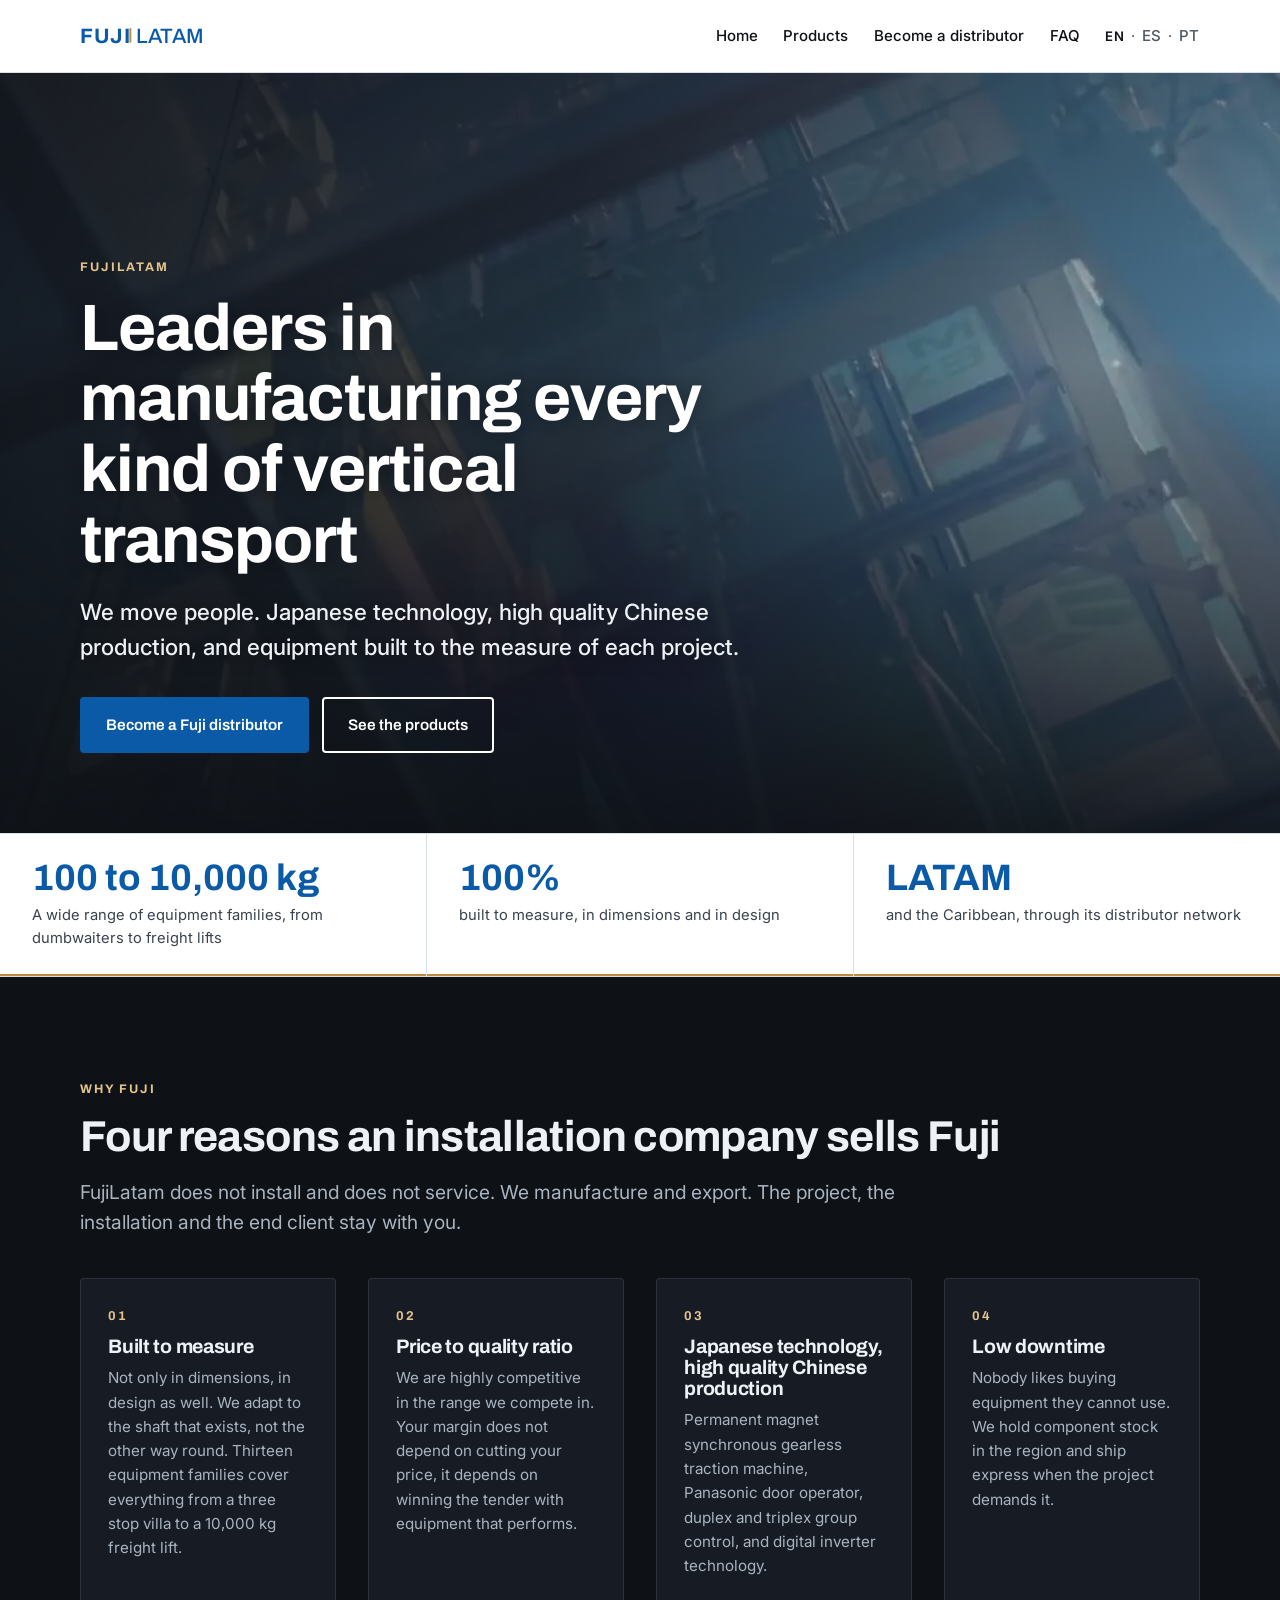
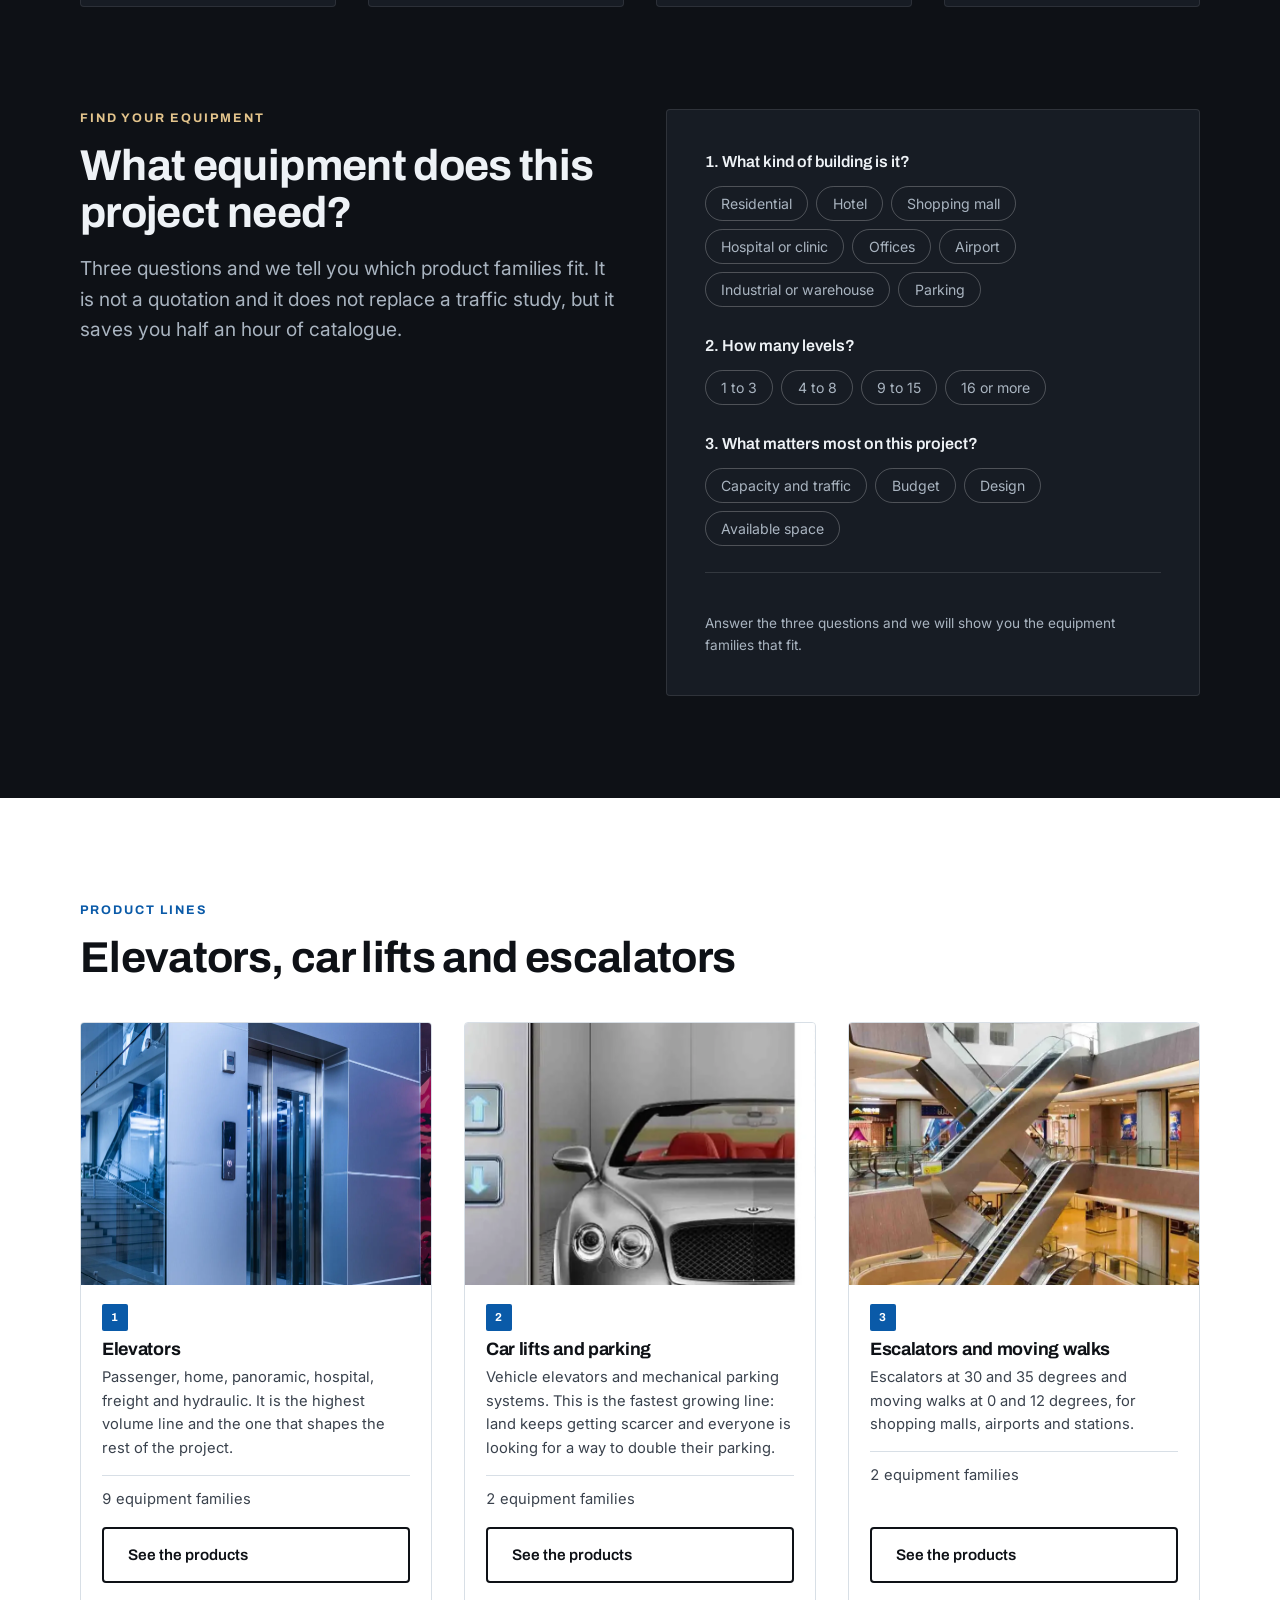
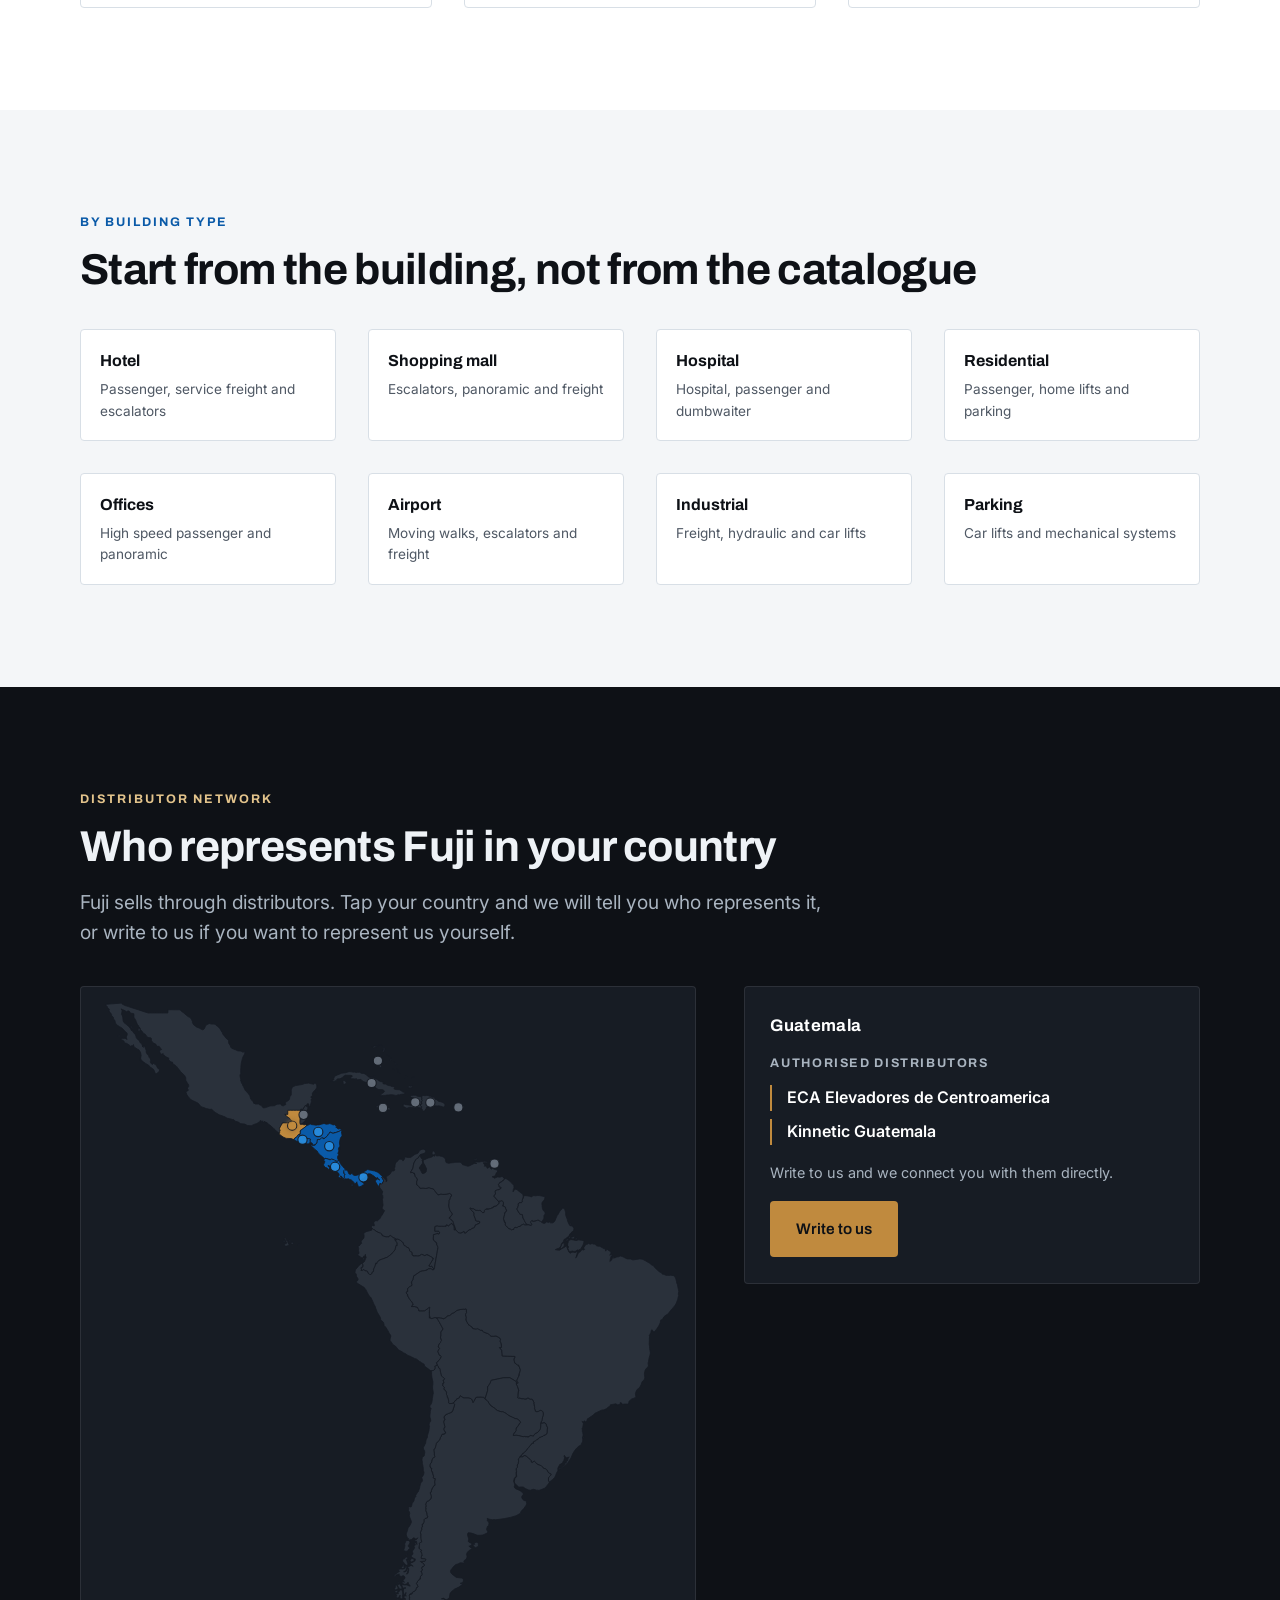
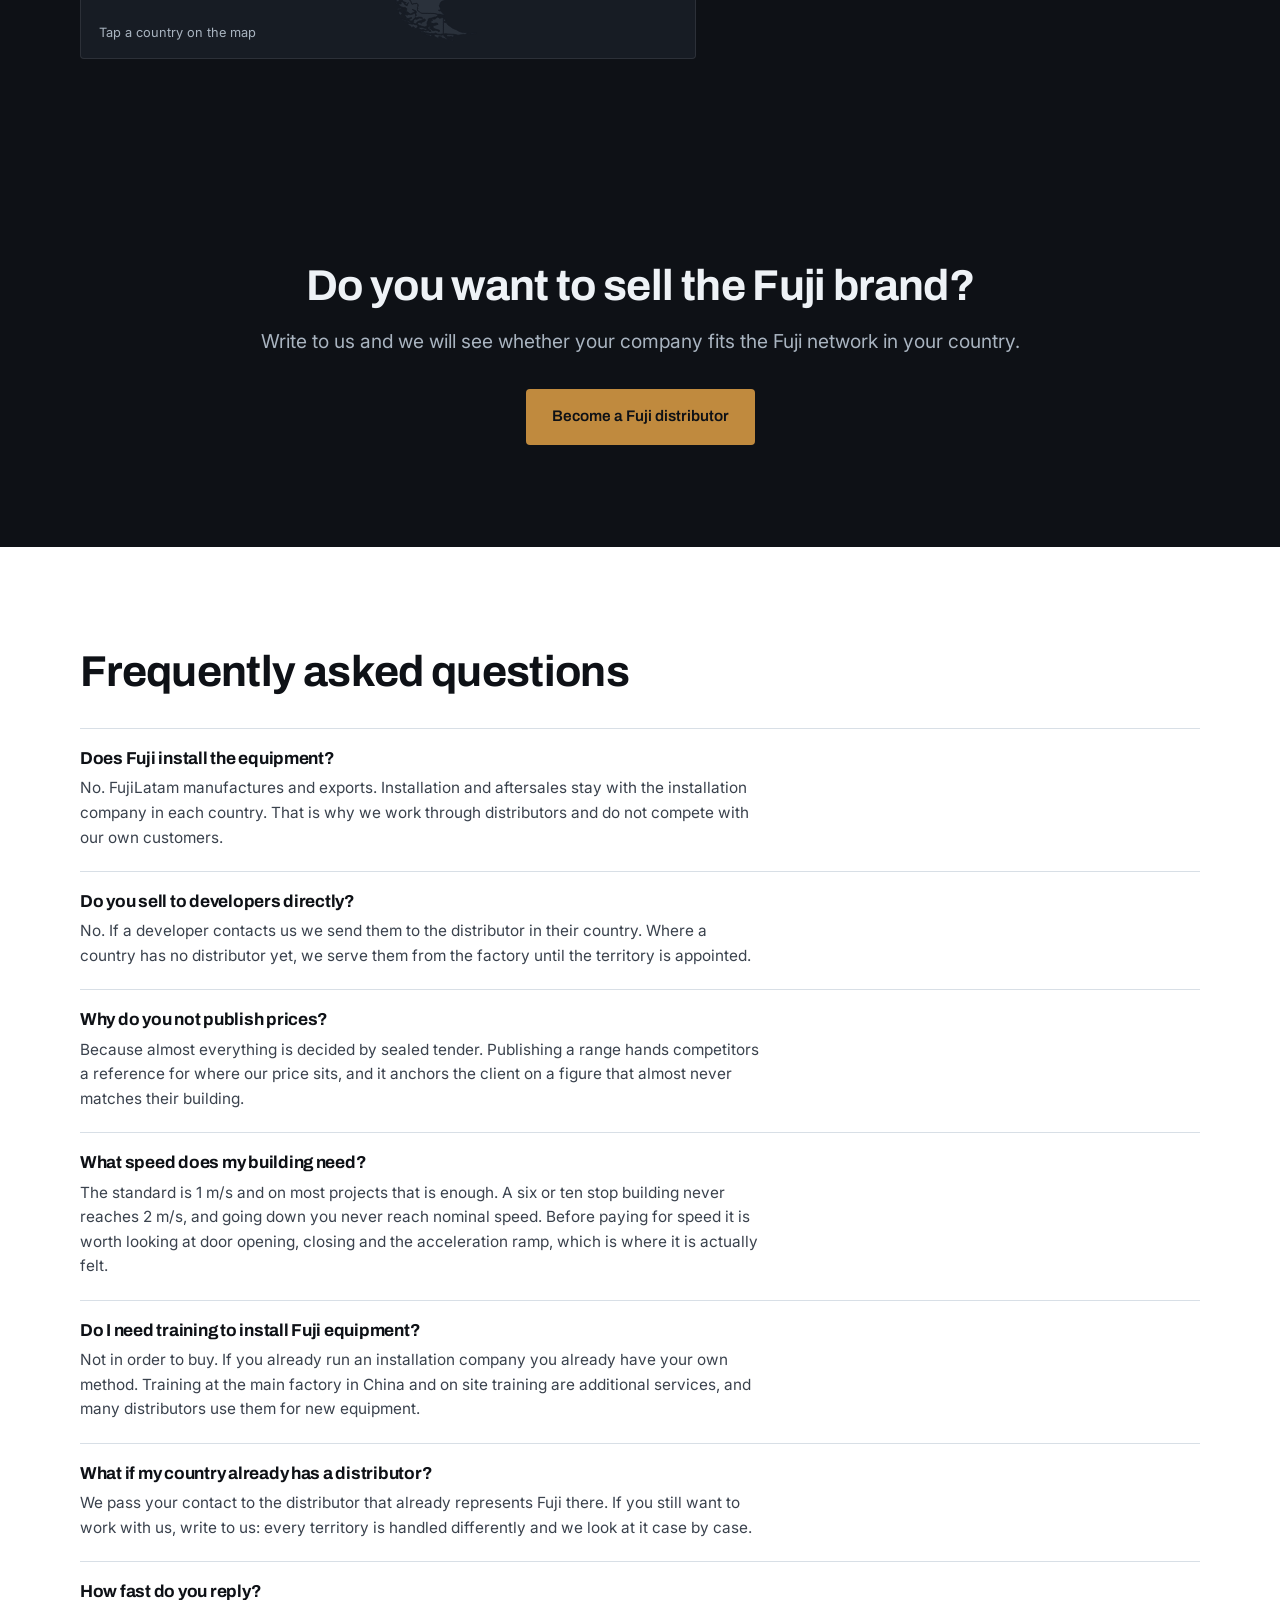
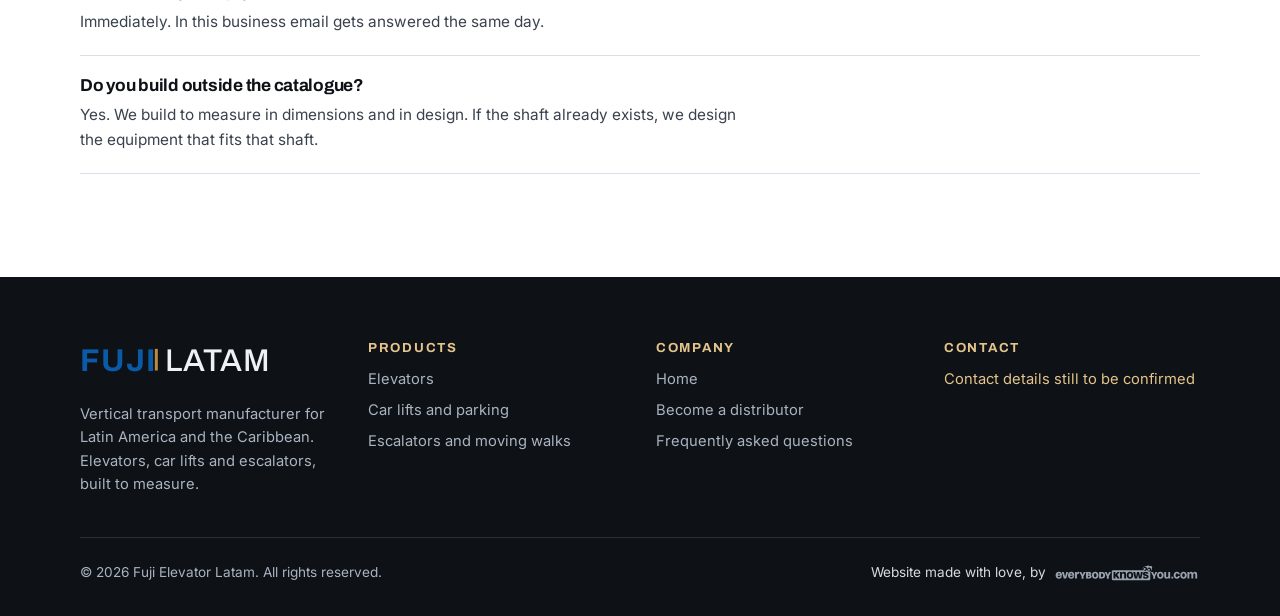
==== commit 88e30d5c: "Dark design back with contrast fixes, new stats strip, designs on products page only, Kinnetic spell" ====
--- a/index.html
+++ b/index.html
@@ -151,7 +151,7 @@
   {
    "@type": "OfferCatalog",
    "@id": "https://fujielevatorlatam.com/#catalog",
-   "name": "Three lines, thirteen equipment families",
+   "name": "Elevators, car lifts and escalators",
    "itemListElement": [
     {
      "@type": "Offer",
@@ -398,7 +398,7 @@
   </div>
 </section>
 
-<div class="stats"><div class="stat"><div class="stat__n">3</div><div class="stat__l">product lines: elevators, car lifts and escalators</div></div><div class="stat"><div class="stat__n">13</div><div class="stat__l">equipment families in the catalogue, from 100 kg to 10,000 kg</div></div><div class="stat"><div class="stat__n">100%</div><div class="stat__l">built to measure, in dimensions and in design</div></div><div class="stat"><div class="stat__n">LATAM</div><div class="stat__l">and the Caribbean, through its distributor network</div></div></div>
+<div class="stats"><div class="stat"><div class="stat__n">100 to 10,000 kg</div><div class="stat__l">A wide range of equipment families, from dumbwaiters to freight lifts</div></div><div class="stat"><div class="stat__n">100%</div><div class="stat__l">built to measure, in dimensions and in design</div></div><div class="stat"><div class="stat__n">LATAM</div><div class="stat__l">and the Caribbean, through its distributor network</div></div></div>
 
 <section class="section section--dark" id="why">
   <div class="wrap">
@@ -433,24 +433,8 @@
 <section class="section" id="lines">
   <div class="wrap">
     <p class="eyebrow">Product lines</p>
-    <h2>Three lines, thirteen equipment families</h2>
+    <h2>Elevators, car lifts and escalators</h2>
     <div class="grid grid--3" style="margin-top:2.5rem"><article class="pcard reveal"><div class="pcard__img"><img src="assets/images/products/elevadores-linea-fujilatam-fujielevatorlatam.com.webp" alt="Elevators" loading="lazy" width="1200" height="900"></div><div class="pcard__body"><span class="rank rank--1">1</span><h3>Elevators</h3><p>Passenger, home, panoramic, hospital, freight and hydraulic. It is the highest volume line and the one that shapes the rest of the project.</p><p class="pcard__spec">9 equipment families</p><a class="btn btn--ghost" style="margin-top:1rem" href="products.html#elevadores">See the products</a></div></article><article class="pcard reveal"><div class="pcard__img"><img src="assets/images/products/montacoches-fujilatam-fujielevatorlatam.com.webp" alt="Car lifts and parking" loading="lazy" width="1200" height="900"></div><div class="pcard__body"><span class="rank rank--1">2</span><h3>Car lifts and parking</h3><p>Vehicle elevators and mechanical parking systems. This is the fastest growing line: land keeps getting scarcer and everyone is looking for a way to double their parking.</p><p class="pcard__spec">2 equipment families</p><a class="btn btn--ghost" style="margin-top:1rem" href="products.html#montacoches">See the products</a></div></article><article class="pcard reveal"><div class="pcard__img"><img src="assets/images/products/escaleras-electricas-fujilatam-fujielevatorlatam.com.webp" alt="Escalators and moving walks" loading="lazy" width="1200" height="900"></div><div class="pcard__body"><span class="rank rank--1">3</span><h3>Escalators and moving walks</h3><p>Escalators at 30 and 35 degrees and moving walks at 0 and 12 degrees, for shopping malls, airports and stations.</p><p class="pcard__spec">2 equipment families</p><a class="btn btn--ghost" style="margin-top:1rem" href="products.html#escaleras">See the products</a></div></article></div>
-  </div>
-</section>
-
-<section class="section section--tight design-teaser" id="disenos">
-  <div class="wrap">
-    <div class="split" style="align-items:end;margin-bottom:2rem">
-      <div>
-        <p class="eyebrow">Design</p>
-        <h2>Choose the perfect design for your project</h2>
-      </div>
-      <div>
-        <p class="lede">Doors and cars in steel, gold, bronze, wood, or whatever design your client has in mind.</p>
-        <p style="margin-top:1.2rem"><a class="btn btn--primary" href="products.html#disenos">See the designs</a></p>
-      </div>
-    </div>
-    <div class="doorstrip"><figure class="door reveal"><img src="assets/images/designs/puerta-jgz-tm01-fujilatam-fujielevatorlatam.com.webp" alt="JGZ-TM01" loading="lazy" width="240" height="360"><figcaption>JGZ-TM01</figcaption></figure><figure class="door reveal"><img src="assets/images/designs/puerta-jgz-tm04-fujilatam-fujielevatorlatam.com.webp" alt="JGZ-TM04" loading="lazy" width="240" height="360"><figcaption>JGZ-TM04</figcaption></figure><figure class="door reveal"><img src="assets/images/designs/puerta-jgz-tm06-fujilatam-fujielevatorlatam.com.webp" alt="JGZ-TM06" loading="lazy" width="240" height="360"><figcaption>JGZ-TM06</figcaption></figure><figure class="door reveal"><img src="assets/images/designs/puerta-jgz-tm13-fujilatam-fujielevatorlatam.com.webp" alt="JGZ-TM13" loading="lazy" width="240" height="360"><figcaption>JGZ-TM13</figcaption></figure><figure class="door reveal"><img src="assets/images/designs/puerta-jgz-tm15-fujilatam-fujielevatorlatam.com.webp" alt="JGZ-TM15" loading="lazy" width="240" height="360"><figcaption>JGZ-TM15</figcaption></figure><figure class="door reveal"><img src="assets/images/designs/puerta-jgz-tm18-fujilatam-fujielevatorlatam.com.webp" alt="JGZ-TM18" loading="lazy" width="240" height="360"><figcaption>JGZ-TM18</figcaption></figure><figure class="door reveal"><img src="assets/images/designs/puerta-jgz-tm21-fujilatam-fujielevatorlatam.com.webp" alt="JGZ-TM21" loading="lazy" width="240" height="360"><figcaption>JGZ-TM21</figcaption></figure><figure class="door reveal"><img src="assets/images/designs/puerta-jgz-tm25-fujilatam-fujielevatorlatam.com.webp" alt="JGZ-TM25" loading="lazy" width="240" height="360"><figcaption>JGZ-TM25</figcaption></figure><figure class="door reveal"><img src="assets/images/designs/puerta-jgz-tm28-fujilatam-fujielevatorlatam.com.webp" alt="JGZ-TM28" loading="lazy" width="240" height="360"><figcaption>JGZ-TM28</figcaption></figure><figure class="door reveal"><img src="assets/images/designs/puerta-jgz-tm29-fujilatam-fujielevatorlatam.com.webp" alt="JGZ-TM29" loading="lazy" width="240" height="360"><figcaption>JGZ-TM29</figcaption></figure><figure class="door reveal"><img src="assets/images/designs/puerta-jgz-tm31-fujilatam-fujielevatorlatam.com.webp" alt="JGZ-TM31" loading="lazy" width="240" height="360"><figcaption>JGZ-TM31</figcaption></figure><figure class="door reveal"><img src="assets/images/designs/puerta-jgz-tm34-fujilatam-fujielevatorlatam.com.webp" alt="JGZ-TM34" loading="lazy" width="240" height="360"><figcaption>JGZ-TM34</figcaption></figure></div>
   </div>
 </section>
 
@@ -467,7 +451,7 @@
     <p class="eyebrow">Distributor network</p>
     <h2>Who represents Fuji in your country</h2>
     <p class="lede" style="margin-top:1rem;margin-bottom:2.4rem;max-width:62ch">Fuji sells through distributors. Tap your country and we will tell you who represents it, or write to us if you want to represent us yourself.</p>
-    <div class="map reveal" data-map data-copy="{&quot;countries&quot;: {&quot;mx&quot;: &quot;Mexico&quot;, &quot;gt&quot;: &quot;Guatemala&quot;, &quot;bz&quot;: &quot;Belize&quot;, &quot;sv&quot;: &quot;El Salvador&quot;, &quot;hn&quot;: &quot;Honduras&quot;, &quot;ni&quot;: &quot;Nicaragua&quot;, &quot;cr&quot;: &quot;Costa Rica&quot;, &quot;pa&quot;: &quot;Panama&quot;, &quot;cu&quot;: &quot;Cuba&quot;, &quot;ht&quot;: &quot;Haiti&quot;, &quot;do&quot;: &quot;Dominican Republic&quot;, &quot;jm&quot;: &quot;Jamaica&quot;, &quot;pr&quot;: &quot;Puerto Rico&quot;, &quot;bs&quot;: &quot;Bahamas&quot;, &quot;tt&quot;: &quot;Trinidad and Tobago&quot;, &quot;co&quot;: &quot;Colombia&quot;, &quot;ve&quot;: &quot;Venezuela&quot;, &quot;gy&quot;: &quot;Guyana&quot;, &quot;sr&quot;: &quot;Suriname&quot;, &quot;ec&quot;: &quot;Ecuador&quot;, &quot;pe&quot;: &quot;Peru&quot;, &quot;bo&quot;: &quot;Bolivia&quot;, &quot;br&quot;: &quot;Brazil&quot;, &quot;py&quot;: &quot;Paraguay&quot;, &quot;uy&quot;: &quot;Uruguay&quot;, &quot;ar&quot;: &quot;Argentina&quot;, &quot;cl&quot;: &quot;Chile&quot;}, &quot;distributors&quot;: {&quot;sv&quot;: [&quot;ECA Elevadores de Centroamerica&quot;], &quot;gt&quot;: [&quot;ECA Elevadores de Centroamerica&quot;, &quot;Kinetic Guatemala&quot;], &quot;hn&quot;: [&quot;ECA Elevadores de Centroamerica&quot;], &quot;ni&quot;: [&quot;ECA Elevadores de Centroamerica&quot;], &quot;cr&quot;: [&quot;ECA Elevadores de Centroamerica&quot;], &quot;pa&quot;: [&quot;ECA Elevadores de Centroamerica&quot;]}, &quot;mapLabel&quot;: &quot;Map of Fuji distributors in Latin America and the Caribbean&quot;, &quot;covered&quot;: &quot;Authorised distributors&quot;, &quot;coveredNote&quot;: &quot;Write to us and we connect you with them directly.&quot;, &quot;ask&quot;: &quot;Ask us&quot;, &quot;askNote&quot;: &quot;Most countries already have a distributor. Write to us and we will tell you who represents Fuji in yours.&quot;, &quot;cta&quot;: &quot;Write to us&quot;, &quot;ctaHref&quot;: &quot;distributors.html&quot;, &quot;initial&quot;: &quot;gt&quot;}">
+    <div class="map reveal" data-map data-copy="{&quot;countries&quot;: {&quot;mx&quot;: &quot;Mexico&quot;, &quot;gt&quot;: &quot;Guatemala&quot;, &quot;bz&quot;: &quot;Belize&quot;, &quot;sv&quot;: &quot;El Salvador&quot;, &quot;hn&quot;: &quot;Honduras&quot;, &quot;ni&quot;: &quot;Nicaragua&quot;, &quot;cr&quot;: &quot;Costa Rica&quot;, &quot;pa&quot;: &quot;Panama&quot;, &quot;cu&quot;: &quot;Cuba&quot;, &quot;ht&quot;: &quot;Haiti&quot;, &quot;do&quot;: &quot;Dominican Republic&quot;, &quot;jm&quot;: &quot;Jamaica&quot;, &quot;pr&quot;: &quot;Puerto Rico&quot;, &quot;bs&quot;: &quot;Bahamas&quot;, &quot;tt&quot;: &quot;Trinidad and Tobago&quot;, &quot;co&quot;: &quot;Colombia&quot;, &quot;ve&quot;: &quot;Venezuela&quot;, &quot;gy&quot;: &quot;Guyana&quot;, &quot;sr&quot;: &quot;Suriname&quot;, &quot;ec&quot;: &quot;Ecuador&quot;, &quot;pe&quot;: &quot;Peru&quot;, &quot;bo&quot;: &quot;Bolivia&quot;, &quot;br&quot;: &quot;Brazil&quot;, &quot;py&quot;: &quot;Paraguay&quot;, &quot;uy&quot;: &quot;Uruguay&quot;, &quot;ar&quot;: &quot;Argentina&quot;, &quot;cl&quot;: &quot;Chile&quot;}, &quot;distributors&quot;: {&quot;sv&quot;: [&quot;ECA Elevadores de Centroamerica&quot;], &quot;gt&quot;: [&quot;ECA Elevadores de Centroamerica&quot;, &quot;Kinnetic Guatemala&quot;], &quot;hn&quot;: [&quot;ECA Elevadores de Centroamerica&quot;], &quot;ni&quot;: [&quot;ECA Elevadores de Centroamerica&quot;], &quot;cr&quot;: [&quot;ECA Elevadores de Centroamerica&quot;], &quot;pa&quot;: [&quot;ECA Elevadores de Centroamerica&quot;]}, &quot;mapLabel&quot;: &quot;Map of Fuji distributors in Latin America and the Caribbean&quot;, &quot;covered&quot;: &quot;Authorised distributors&quot;, &quot;coveredNote&quot;: &quot;Write to us and we connect you with them directly.&quot;, &quot;ask&quot;: &quot;Ask us&quot;, &quot;askNote&quot;: &quot;Most countries already have a distributor. Write to us and we will tell you who represents Fuji in yours.&quot;, &quot;cta&quot;: &quot;Write to us&quot;, &quot;ctaHref&quot;: &quot;distributors.html&quot;, &quot;initial&quot;: &quot;gt&quot;}">
       <div class="map__canvas" data-map-canvas><p class="map__hint">Tap a country on the map</p></div>
       <aside class="map__panel" data-map-panel></aside>
     </div>
--- a/assets/css/tokens.css
+++ b/assets/css/tokens.css
@@ -4,27 +4,22 @@
   --bg:        #FFFFFF;   /* page background */
   --ink:       #0E1116;   /* main text */
   --ink-soft:  #3A424D;   /* secondary text on light */
-  --muted:     #6B7480;   /* tertiary text, captions */
+  --muted:     #4F5864;   /* tertiary text, captions: 7:1 on white */
   --accent:    #0A5AA8;   /* Fuji blue: links, buttons, primary */
   --accent-dk: #07417A;   /* hover / pressed */
   --accent-2:  #2B8FE0;   /* bright blue: highlights, focus */
   --brass:     #C08A3E;   /* warm accent, from the gold cabin work */
   --brass-lt:  #E3C48C;
+  --brass-dk:  #8A5F22;   /* brass as text on light backgrounds (5.6:1) */
   --surface:   #F4F6F8;   /* alt sections, cards */
   --surface-2: #E7ECF1;   /* borders, dividers, chips */
   --line:      #D8DFE6;
 
-  /* Tinted sections. Pedro, 21 Sept: "lo veo muy oscuro". The near-black
-     sections became a pale Fuji-blue tint; navy is kept for the hero backdrop,
-     the closing call to action and the footer only. */
-  --tint:      #EEF4FA;   /* pale blue section background */
-  --tint-line: #D5E1EE;
-  --map-land:  #C7D3E0;   /* countries without a named distributor */
-  --map-land-hv:#AFC0D2;
-  --dark:      #0B2F57;   /* Fuji navy */
-  --dark-2:    #0F3A68;
-  --on-dark:   #F2F6FA;
-  --on-dark-soft: #C3D2E2;
+  /* Dark sections */
+  --dark:      #0E1116;
+  --dark-2:    #171C24;
+  --on-dark:   #EEF2F6;
+  --on-dark-soft: #A9B4C0;
 
   /* Footer credit colors (read by the EKY credit logo) */
   --footer-bg: var(--dark);
--- a/assets/css/styles.css
+++ b/assets/css/styles.css
@@ -17,18 +17,14 @@
 .section{padding:clamp(3.5rem,8vw,6.5rem) 0}
 .section--tight{padding:clamp(2.5rem,5vw,4rem) 0}
 .section--surface{background:var(--surface)}
-.section--dark{background:var(--tint);color:var(--ink)}
-.section--dark h2,.section--dark h3{color:var(--ink)}
-.section--dark p{color:var(--ink-soft)}
-.section--brand{background:var(--dark);color:var(--on-dark)}
-.section--brand h2,.section--brand h3{color:#fff}
-.section--brand p,.section--brand .lede{color:var(--on-dark-soft)}
+.section--dark,.section--brand{background:var(--dark);color:var(--on-dark)}
+.section--dark h2,.section--dark h3,.section--brand h2,.section--brand h3{color:var(--on-dark)}
+.section--dark p,.section--brand p{color:var(--on-dark-soft)}
 
 .eyebrow{font-family:var(--font-display);font-size:.78rem;font-weight:700;letter-spacing:.16em;text-transform:uppercase;color:var(--accent);margin-bottom:.9rem}
-.section--dark .eyebrow{color:var(--accent)}
-.section--brand .eyebrow{color:var(--brass-lt)}
+.section--dark .eyebrow,.section--brand .eyebrow{color:var(--brass-lt)}
 .lede{font-size:clamp(1.03rem,1.5vw,1.2rem);color:var(--ink-soft)}
-.section--dark .lede{color:var(--ink-soft)}
+.section--dark .lede,.section--brand .lede{color:var(--on-dark-soft)}
 
 /* ---------- header ---------- */
 .site-header{position:sticky;top:0;z-index:60;background:rgba(255,255,255,.94);backdrop-filter:blur(10px);border-bottom:1px solid var(--line)}
@@ -50,18 +46,18 @@
 .btn--primary:hover{background:var(--accent-dk);color:#fff}
 .btn--ghost{border-color:currentColor;color:var(--ink)}
 .btn--ghost:hover{background:var(--ink);color:#fff}
-.section--dark .btn--ghost{color:var(--ink)}
-.section--brand .btn--ghost{color:#fff}
-.section--brand .btn--ghost:hover{background:#fff;color:var(--dark)}
-.btn--brass{background:var(--brass);color:#fff}
-.btn--brass:hover{background:var(--ink);color:#fff}
+.section--dark .btn--ghost{color:var(--on-dark)}
+.section--dark .btn--ghost:hover{background:var(--on-dark);color:var(--dark)}
+.btn--brass{background:var(--brass);color:var(--ink)}
+.btn--brass:hover{background:var(--brass-lt);color:var(--ink)}
 .btn[disabled]{opacity:.45;cursor:not-allowed}
 
 /* ---------- hero ---------- */
 .hero{position:relative;min-height:min(86vh,760px);display:flex;align-items:flex-end;background:var(--dark);overflow:hidden}
 .hero__media{position:absolute;inset:0}
 .hero__media video,.hero__media img{width:100%;height:100%;object-fit:cover}
-.hero__scrim{position:absolute;inset:0;background:linear-gradient(180deg,rgba(11,47,87,.28) 0%,rgba(11,47,87,.06) 40%,rgba(11,47,87,.72) 100%)}
+.hero__scrim{position:absolute;inset:0;background:linear-gradient(90deg,rgba(14,17,22,.85) 0%,rgba(14,17,22,.62) 45%,rgba(14,17,22,.15) 80%,rgba(14,17,22,0) 100%),linear-gradient(180deg,rgba(14,17,22,.35) 0%,rgba(14,17,22,.05) 38%,rgba(14,17,22,.9) 100%)}
+@media(max-width:760px){.hero__scrim{background:linear-gradient(180deg,rgba(14,17,22,.5) 0%,rgba(14,17,22,.72) 45%,rgba(14,17,22,.92) 100%)}}
 .hero__inner{position:relative;padding-block:clamp(2.5rem,7vw,5rem);color:var(--on-dark);width:100%}
 .hero h1{color:#fff;max-width:17ch}
 .hero__claim{margin-top:1.1rem;font-size:clamp(1.05rem,2vw,1.4rem);color:var(--on-dark);max-width:52ch;font-weight:500}
@@ -71,7 +67,7 @@
 .stats{display:grid;grid-template-columns:repeat(auto-fit,minmax(190px,1fr));gap:1px;background:var(--line);border-block:1px solid var(--line)}
 .stat{background:var(--bg);padding:1.6rem clamp(1.1rem,3vw,2rem)}
 .stat__n{font-family:var(--font-display);font-size:clamp(1.6rem,3vw,2.3rem);font-weight:700;color:var(--accent);line-height:1}
-.stat__l{font-size:.88rem;color:var(--muted);margin-top:.45rem}
+.stat__l{font-size:.92rem;color:var(--ink-soft);margin-top:.45rem}
 
 /* ---------- grids ---------- */
 .grid{display:grid;gap:clamp(1.1rem,2.5vw,2rem)}
@@ -82,10 +78,10 @@
 @media(max-width:820px){.split{grid-template-columns:1fr}}
 
 /* ---------- pillar cards ---------- */
-.pillar{background:var(--bg);border:1px solid var(--tint-line);border-top:3px solid var(--accent);border-radius:var(--radius);padding:1.7rem;box-shadow:0 6px 22px rgba(11,47,87,.06)}
-.pillar__n{font-family:var(--font-display);font-size:.8rem;font-weight:700;color:var(--brass);letter-spacing:.12em}
+.pillar{background:var(--dark-2);border:1px solid rgba(255,255,255,.09);border-radius:var(--radius);padding:1.7rem}
+.pillar__n{font-family:var(--font-display);font-size:.8rem;font-weight:700;color:var(--brass-lt);letter-spacing:.12em}
 .pillar h3{margin:.6rem 0 .55rem;font-size:1.22rem}
-.pillar p{font-size:.95rem;color:var(--ink-soft);max-width:none}
+.pillar p{font-size:.95rem;color:var(--on-dark-soft);max-width:none}
 
 /* ---------- product cards ---------- */
 .pcard{background:var(--bg);border:1px solid var(--line);border-radius:var(--radius);overflow:hidden;display:flex;flex-direction:column;transition:.2s}
@@ -95,24 +91,24 @@
 .pcard__body{padding:1.2rem 1.3rem 1.5rem;display:flex;flex-direction:column;flex:1}
 .pcard h3{font-size:1.12rem;margin-bottom:.4rem}
 .pcard p{font-size:.92rem;color:var(--ink-soft);max-width:none;flex:1}
-.pcard__spec{margin-top:.9rem;font-size:.82rem;color:var(--muted);border-top:1px solid var(--line);padding-top:.75rem;font-variant-numeric:tabular-nums}
+.pcard__spec{margin-top:.9rem;font-size:.86rem;color:var(--ink-soft);border-top:1px solid var(--line);padding-top:.75rem;font-variant-numeric:tabular-nums}
 .rank{display:inline-block;align-self:flex-start;font-family:var(--font-display);font-size:.72rem;font-weight:700;letter-spacing:.1em;text-transform:uppercase;background:var(--surface-2);color:var(--ink-soft);padding:.25rem .55rem;border-radius:2px;margin-bottom:.6rem}
 .rank--1{background:var(--accent);color:#fff}
 
 /* ---------- finder ---------- */
-.finder{background:var(--bg);border:1px solid var(--tint-line);box-shadow:0 12px 36px rgba(11,47,87,.08);border-radius:var(--radius);padding:clamp(1.4rem,3.5vw,2.4rem)}
+.finder{background:var(--dark-2);border:1px solid rgba(255,255,255,.1);border-radius:var(--radius);padding:clamp(1.4rem,3.5vw,2.4rem)}
 .fq{margin-bottom:1.6rem}
-.fq__label{font-family:var(--font-display);font-weight:600;font-size:1rem;color:var(--ink);margin-bottom:.75rem;display:block}
+.fq__label{font-family:var(--font-display);font-weight:600;font-size:1rem;color:var(--on-dark);margin-bottom:.75rem;display:block}
 .chips{display:flex;flex-wrap:wrap;gap:.5rem}
-.chip{background:var(--bg);border:1px solid var(--line);color:var(--ink-soft);padding:.5rem .95rem;border-radius:999px;font-size:.88rem;cursor:pointer;font-family:var(--font-body);transition:.15s}
-.chip:hover{border-color:var(--accent);color:var(--accent)}
+.chip{background:transparent;border:1px solid rgba(255,255,255,.24);color:var(--on-dark-soft);padding:.5rem .95rem;border-radius:999px;font-size:.88rem;cursor:pointer;font-family:var(--font-body);transition:.15s}
+.chip:hover{border-color:var(--accent-2);color:#fff}
 .chip[aria-pressed="true"]{background:var(--accent);border-color:var(--accent);color:#fff;font-weight:600}
-.finder__out{margin-top:1.6rem;border-top:1px solid var(--line);padding-top:1.5rem}
-.rec{background:var(--surface);border-left:3px solid var(--brass);padding:1rem 1.15rem;border-radius:2px;margin-bottom:.7rem}
-.rec h4{font-family:var(--font-display);font-size:1.03rem;color:var(--ink);margin-bottom:.25rem}
-.rec p{font-size:.9rem;color:var(--ink-soft);max-width:none}
-.rec__meta{font-size:.82rem;color:var(--accent-dk);margin-top:.4rem;font-variant-numeric:tabular-nums}
-.note{font-size:.85rem;color:var(--muted);margin-top:1rem}
+.finder__out{margin-top:1.6rem;border-top:1px solid rgba(255,255,255,.12);padding-top:1.5rem}
+.rec{background:rgba(255,255,255,.05);border-left:3px solid var(--brass);padding:1rem 1.15rem;border-radius:2px;margin-bottom:.7rem}
+.rec h4{font-family:var(--font-display);font-size:1.03rem;color:#fff;margin-bottom:.25rem}
+.rec p{font-size:.9rem;color:var(--on-dark-soft);max-width:none}
+.rec__meta{font-size:.82rem;color:var(--brass-lt);margin-top:.4rem;font-variant-numeric:tabular-nums}
+.note{font-size:.85rem;color:var(--on-dark-soft);margin-top:1rem}
 
 /* ---------- building types ---------- */
 .btype{display:flex;flex-direction:column;gap:.35rem;background:var(--bg);border:1px solid var(--line);border-radius:var(--radius);padding:1.1rem 1.2rem;transition:.18s;color:var(--ink)}
@@ -187,32 +183,32 @@
 /* ---------- distributor map ---------- */
 .map{display:grid;grid-template-columns:minmax(0,1.35fr) minmax(280px,1fr);gap:clamp(1.5rem,4vw,3rem);align-items:start}
 .map--stack{grid-template-columns:1fr}
-.map__canvas{position:relative;background:var(--bg);border:1px solid var(--tint-line);border-radius:var(--radius);padding:1rem;min-height:220px}
+.map__canvas{position:relative;background:var(--dark-2);border:1px solid rgba(255,255,255,.09);border-radius:var(--radius);padding:1rem;min-height:220px}
 .map__svg{width:100%;height:auto;display:block;max-height:min(72vh,720px)}
-.map__hint{position:absolute;left:1.1rem;bottom:.9rem;font-size:.8rem;color:var(--muted);margin:0;pointer-events:none}
-.map__c{fill:var(--map-land);stroke:var(--bg);stroke-width:1.4;cursor:pointer;transition:fill .22s ease}
-.map__c:hover{fill:var(--map-land-hv)}
+.map__hint{position:absolute;left:1.1rem;bottom:.9rem;font-size:.8rem;color:var(--on-dark-soft);margin:0;pointer-events:none}
+.map__c{fill:#2A313B;stroke:var(--dark-2);stroke-width:1.4;cursor:pointer;transition:fill .22s ease}
+.map__c:hover{fill:#3C4552}
 .map__c.is-named{fill:var(--accent)}
 .map__c.is-named:hover{fill:var(--accent-2)}
 .map__c.is-on{fill:var(--brass)}
 .map__c:focus-visible{outline:2px solid var(--accent-2);outline-offset:2px}
-.map__dot{fill:var(--muted);stroke:var(--bg);stroke-width:2;cursor:pointer;opacity:.9;transition:.22s}
+.map__dot{fill:#6B7480;stroke:var(--dark-2);stroke-width:2;cursor:pointer;opacity:.9;transition:.22s}
 .map__dot.is-named{fill:var(--accent-2)}
-.map__dot:hover{opacity:1;stroke:var(--ink)}
+.map__dot:hover{opacity:1;stroke:var(--on-dark)}
 .map__dot.is-on{fill:var(--brass);filter:url(#mglow)}
-.map__panel{background:var(--bg);border:1px solid var(--tint-line);box-shadow:0 12px 36px rgba(11,47,87,.08);border-radius:var(--radius);padding:1.6rem;position:sticky;top:96px}
+.map__panel{background:var(--dark-2);border:1px solid rgba(255,255,255,.09);border-radius:var(--radius);padding:1.6rem;position:sticky;top:96px}
 .map--stack .map__panel{position:static}
-.map__panel .eyebrow{font-size:1.05rem;letter-spacing:.02em;text-transform:none;color:var(--ink);font-weight:700;margin-bottom:.9rem}
-.map__status{font-family:var(--font-display);font-size:.78rem;font-weight:700;letter-spacing:.13em;text-transform:uppercase;color:var(--muted);margin-bottom:.7rem}
-.map__status--named{color:var(--accent)}
+.map__panel .eyebrow{font-size:1.05rem;letter-spacing:.02em;text-transform:none;color:#fff;font-weight:700;margin-bottom:.9rem}
+.map__status{font-family:var(--font-display);font-size:.78rem;font-weight:700;letter-spacing:.13em;text-transform:uppercase;color:var(--on-dark-soft);margin-bottom:.7rem}
+.map__status--named{color:var(--brass-lt)}
 .map__list{list-style:none;display:flex;flex-direction:column;gap:.5rem;margin-bottom:1rem}
-.map__list li{color:var(--ink);font-weight:600;font-size:1rem;padding-left:.9rem;border-left:2px solid var(--brass)}
-.map__note{font-size:.9rem;color:var(--ink-soft);max-width:40ch}
+.map__list li{color:#fff;font-weight:600;font-size:1rem;padding-left:.9rem;border-left:2px solid var(--brass)}
+.map__note{font-size:.9rem;color:var(--on-dark-soft);max-width:40ch}
 @media(max-width:860px){.map{grid-template-columns:1fr}.map__panel{position:static}}
 
 /* ---------- finder result cards with imagery ---------- */
 .rec{display:grid;grid-template-columns:84px minmax(0,1fr);gap:.95rem;align-items:start}
-.rec__img{width:84px;height:84px;border-radius:3px;overflow:hidden;background:var(--bg);flex:0 0 auto}
+.rec__img{width:84px;height:84px;border-radius:3px;overflow:hidden;background:var(--dark);flex:0 0 auto}
 .rec__img img{width:100%;height:100%;object-fit:cover}
 @media(max-width:520px){.rec{grid-template-columns:60px minmax(0,1fr)}.rec__img{width:60px;height:60px}}
 
@@ -249,15 +245,15 @@
 }
 
 /* ---------- hero legibility on the lighter scrim ---------- */
-.hero h1,.hero__claim{text-shadow:0 2px 18px rgba(11,47,87,.45)}
+.hero h1,.hero__claim{text-shadow:0 2px 18px rgba(14,17,22,.5)}
 
 /* ---------- design strip (home) ---------- */
 .design-teaser{background:linear-gradient(180deg,var(--bg) 0%,var(--tint) 100%);overflow:hidden}
 .doorstrip{display:grid;grid-template-columns:repeat(12,minmax(0,1fr));gap:.6rem}
 .door{margin:0}
-.door img{width:100%;height:auto;aspect-ratio:2/3;object-fit:cover;border-radius:2px;box-shadow:0 6px 18px rgba(11,47,87,.1);transition:transform .35s cubic-bezier(.22,.61,.36,1),box-shadow .35s}
-.door:hover img{transform:translateY(-6px);box-shadow:0 14px 28px rgba(11,47,87,.18)}
-.door figcaption{font-size:.68rem;color:var(--accent);font-weight:600;margin-top:.35rem;letter-spacing:.02em;font-variant-numeric:tabular-nums}
+.door img{width:100%;height:auto;aspect-ratio:2/3;object-fit:cover;border-radius:2px;box-shadow:0 6px 18px rgba(14,17,22,.1);transition:transform .35s cubic-bezier(.22,.61,.36,1),box-shadow .35s}
+.door:hover img{transform:translateY(-6px);box-shadow:0 14px 28px rgba(14,17,22,.18)}
+.door figcaption{font-size:.74rem;color:var(--accent);font-weight:600;margin-top:.35rem;letter-spacing:.02em;font-variant-numeric:tabular-nums}
 @media(max-width:900px){.doorstrip{grid-template-columns:repeat(6,minmax(0,1fr))}}
 @media(max-width:520px){.doorstrip{grid-template-columns:repeat(4,minmax(0,1fr))}.doorstrip .door:nth-child(n+9){display:none}}
 
@@ -280,10 +276,10 @@
 .cabgrid{display:grid;grid-template-columns:repeat(8,minmax(0,1fr));gap:.7rem}
 @media(max-width:900px){.cabgrid{grid-template-columns:repeat(4,minmax(0,1fr))}}
 .cab{margin:0}
-.cab img{width:100%;aspect-ratio:480/750;object-fit:cover;border-radius:3px;box-shadow:0 8px 22px rgba(11,47,87,.12);transition:transform .35s cubic-bezier(.22,.61,.36,1)}
+.cab img{width:100%;aspect-ratio:480/750;object-fit:cover;border-radius:3px;box-shadow:0 8px 22px rgba(14,17,22,.12);transition:transform .35s cubic-bezier(.22,.61,.36,1)}
 .cab:hover img{transform:scale(1.03)}
 .cab figcaption{font-size:.85rem;font-weight:600;margin-top:.5rem;color:var(--ink)}
-.custom{background:var(--dark);color:var(--on-dark);border-radius:var(--radius);padding:clamp(1.4rem,3vw,2.2rem);display:grid;grid-template-columns:minmax(0,1.1fr) minmax(0,1fr) auto;gap:.6rem 2rem;align-items:center}
+.custom{background:var(--dark);border:1px solid var(--dark-2);color:var(--on-dark);border-radius:var(--radius);padding:clamp(1.4rem,3vw,2.2rem);display:grid;grid-template-columns:minmax(0,1.1fr) minmax(0,1fr) auto;gap:.6rem 2rem;align-items:center}
 .custom .eyebrow{grid-column:1/-1}
 .custom .eyebrow{color:var(--brass-lt);margin:0}
 .custom .custom__big{font-family:var(--font-display);font-size:1.45rem;line-height:1.15;font-weight:700;color:#fff}
@@ -295,6 +291,6 @@
 /* ---------- form status ---------- */
 .form__status{font-size:.9rem;margin-top:.8rem;min-height:1.2em;color:var(--muted)}
 .form__status.is-ok{color:var(--accent)}
-.form__status.is-error{color:var(--brass)}
+.form__status.is-error{color:var(--brass-dk)}
 .field select:disabled{opacity:.6}
 [hidden]{display:none!important}
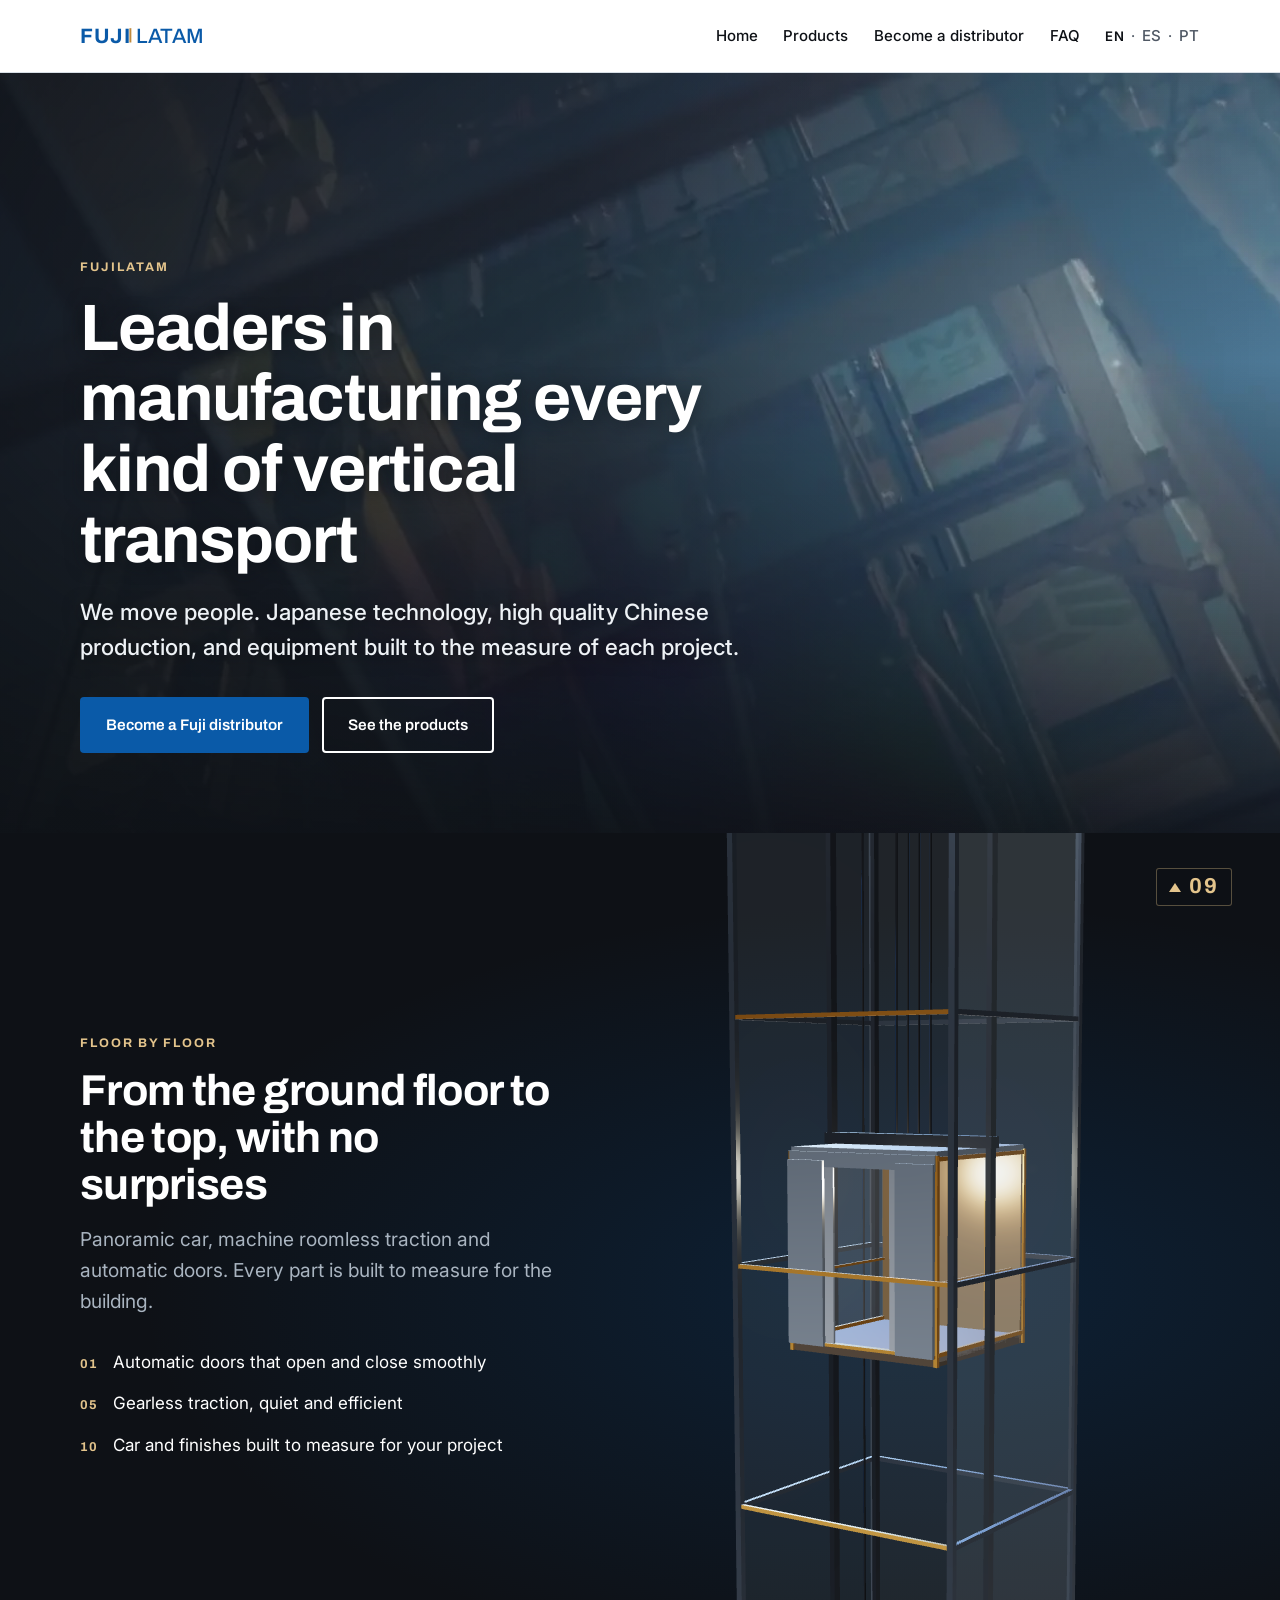
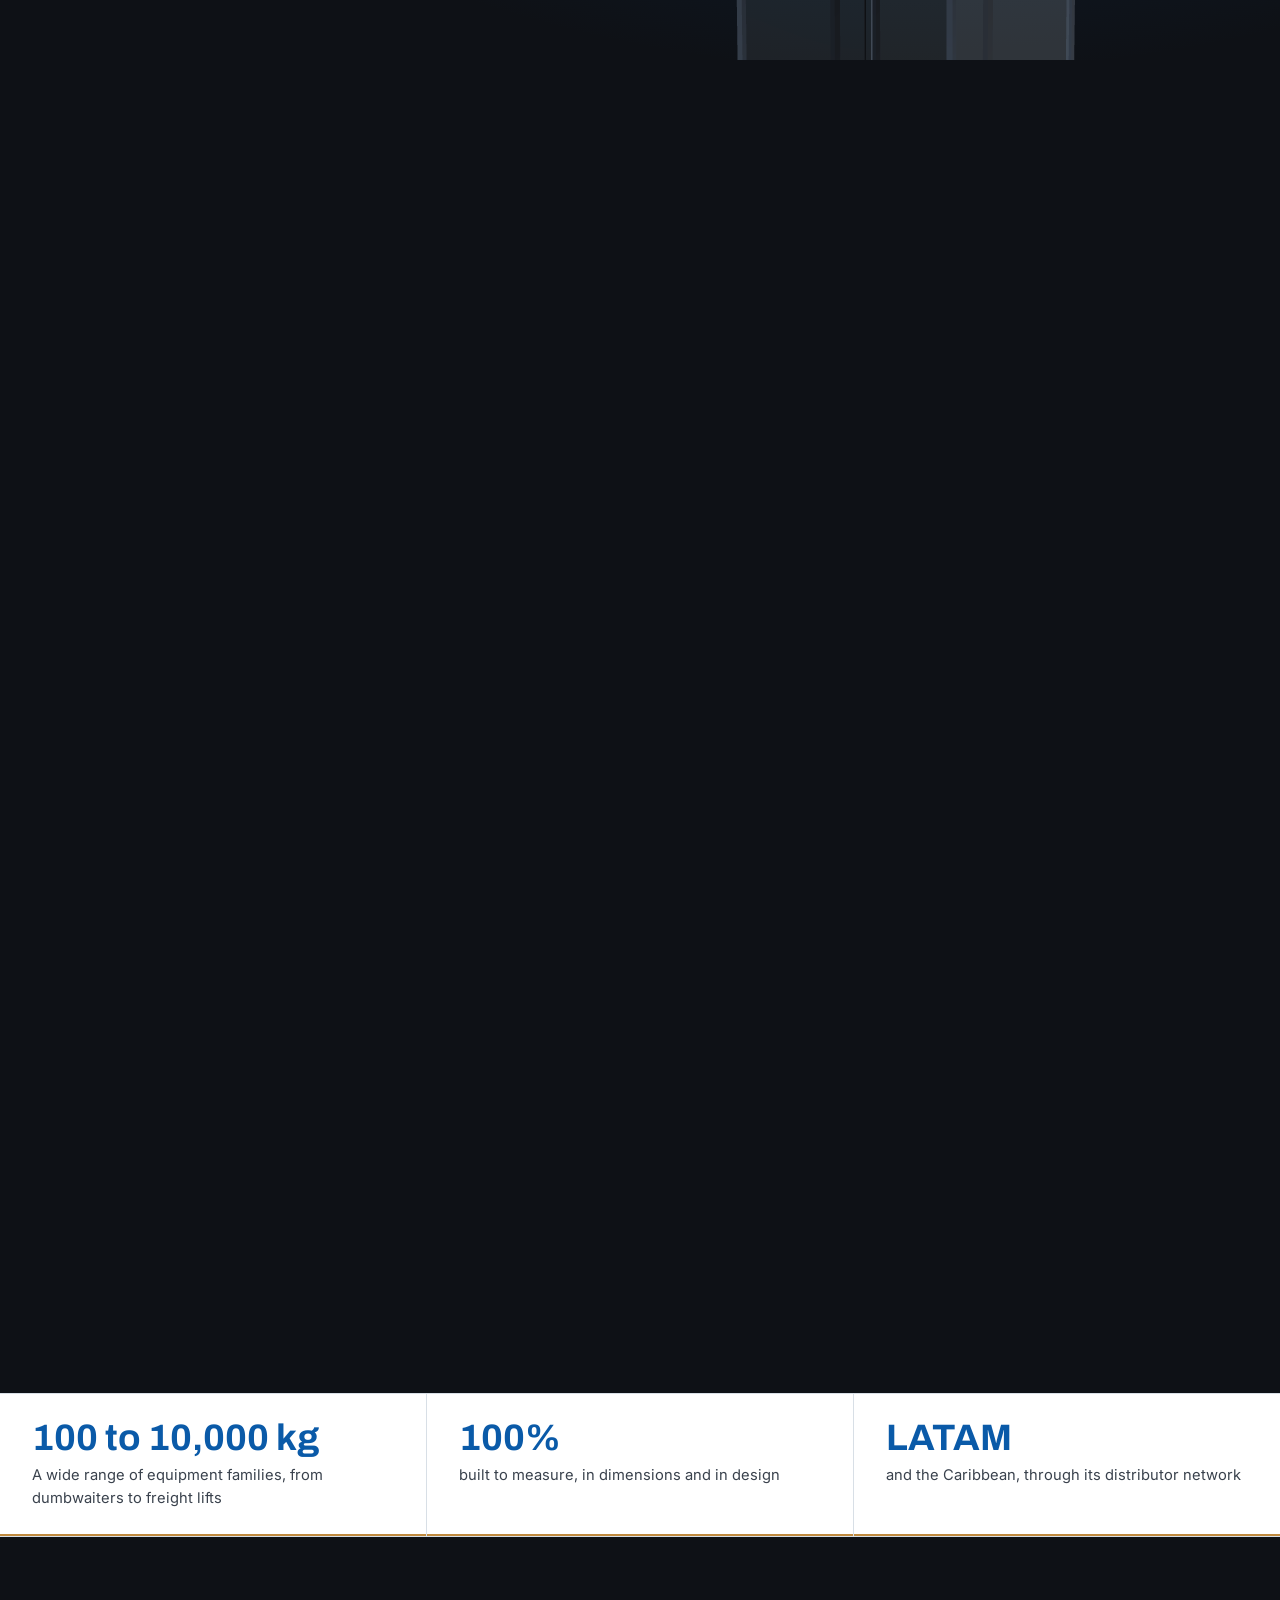
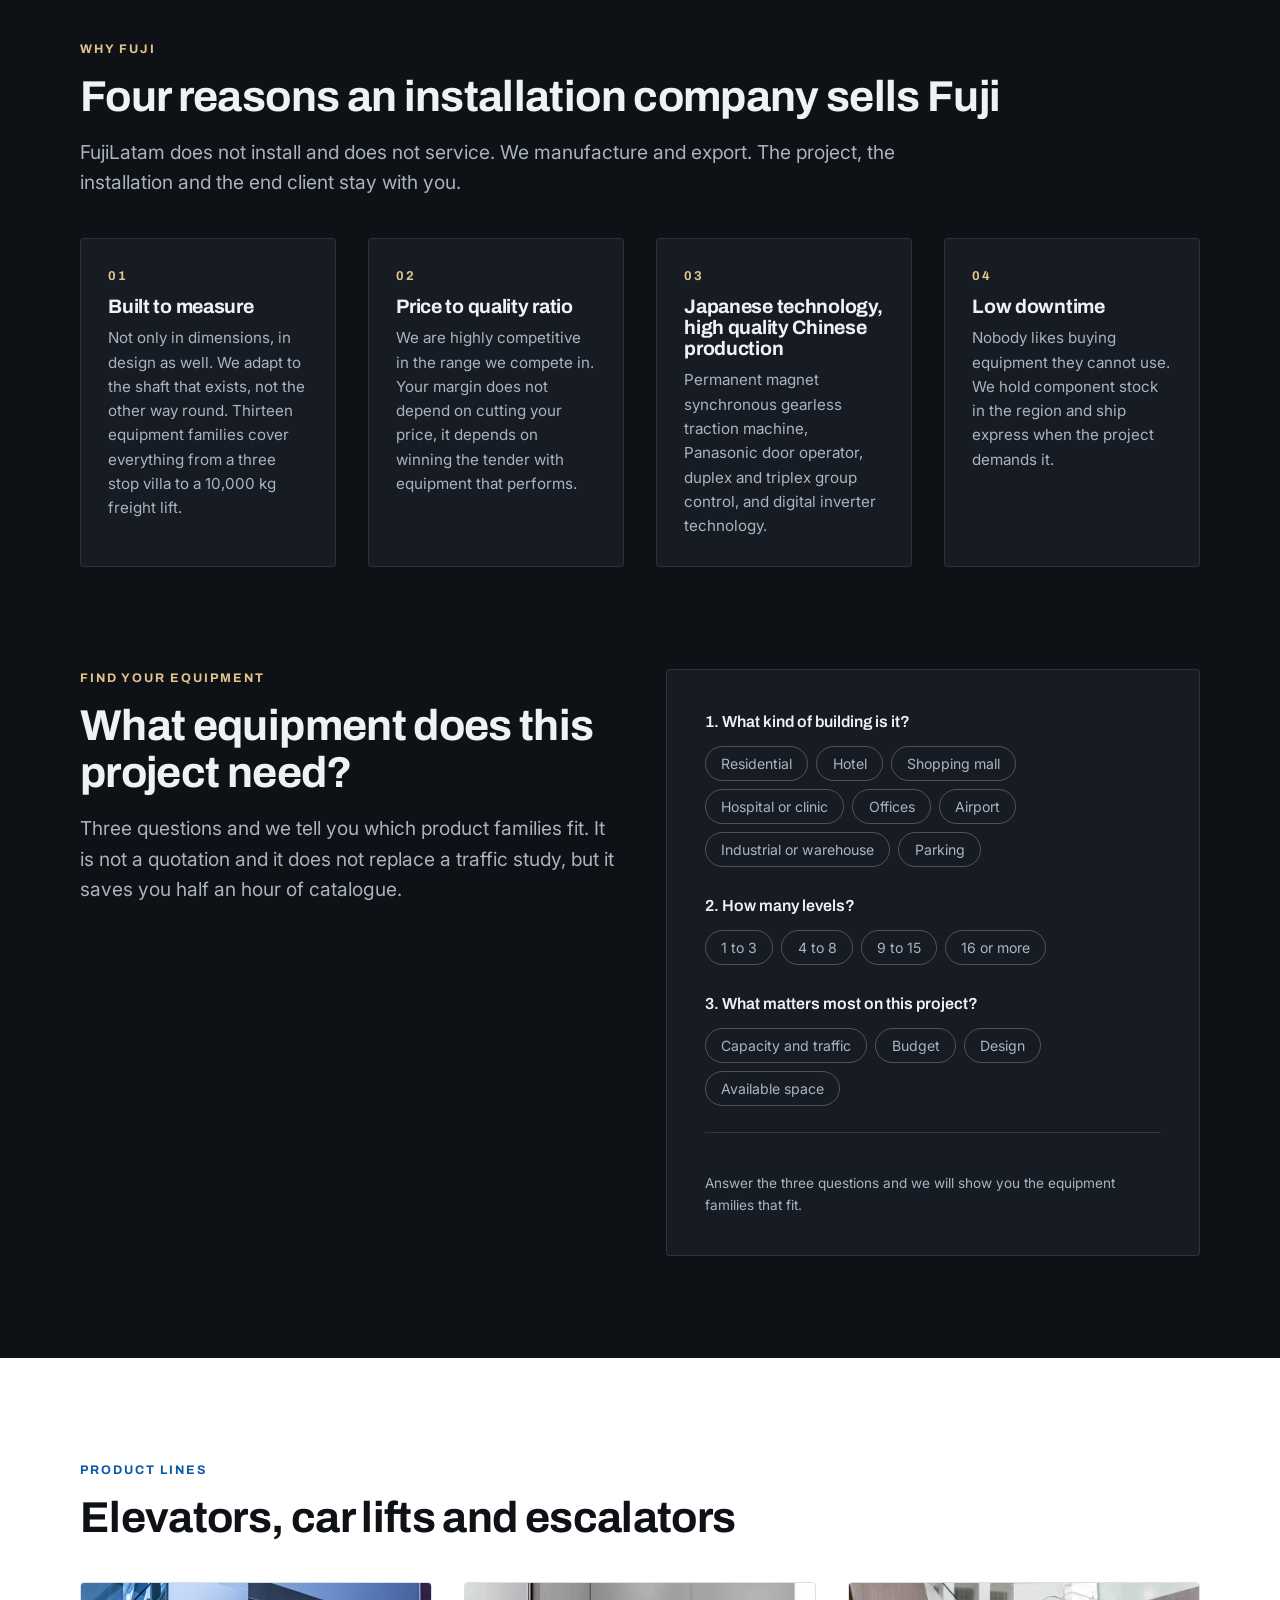
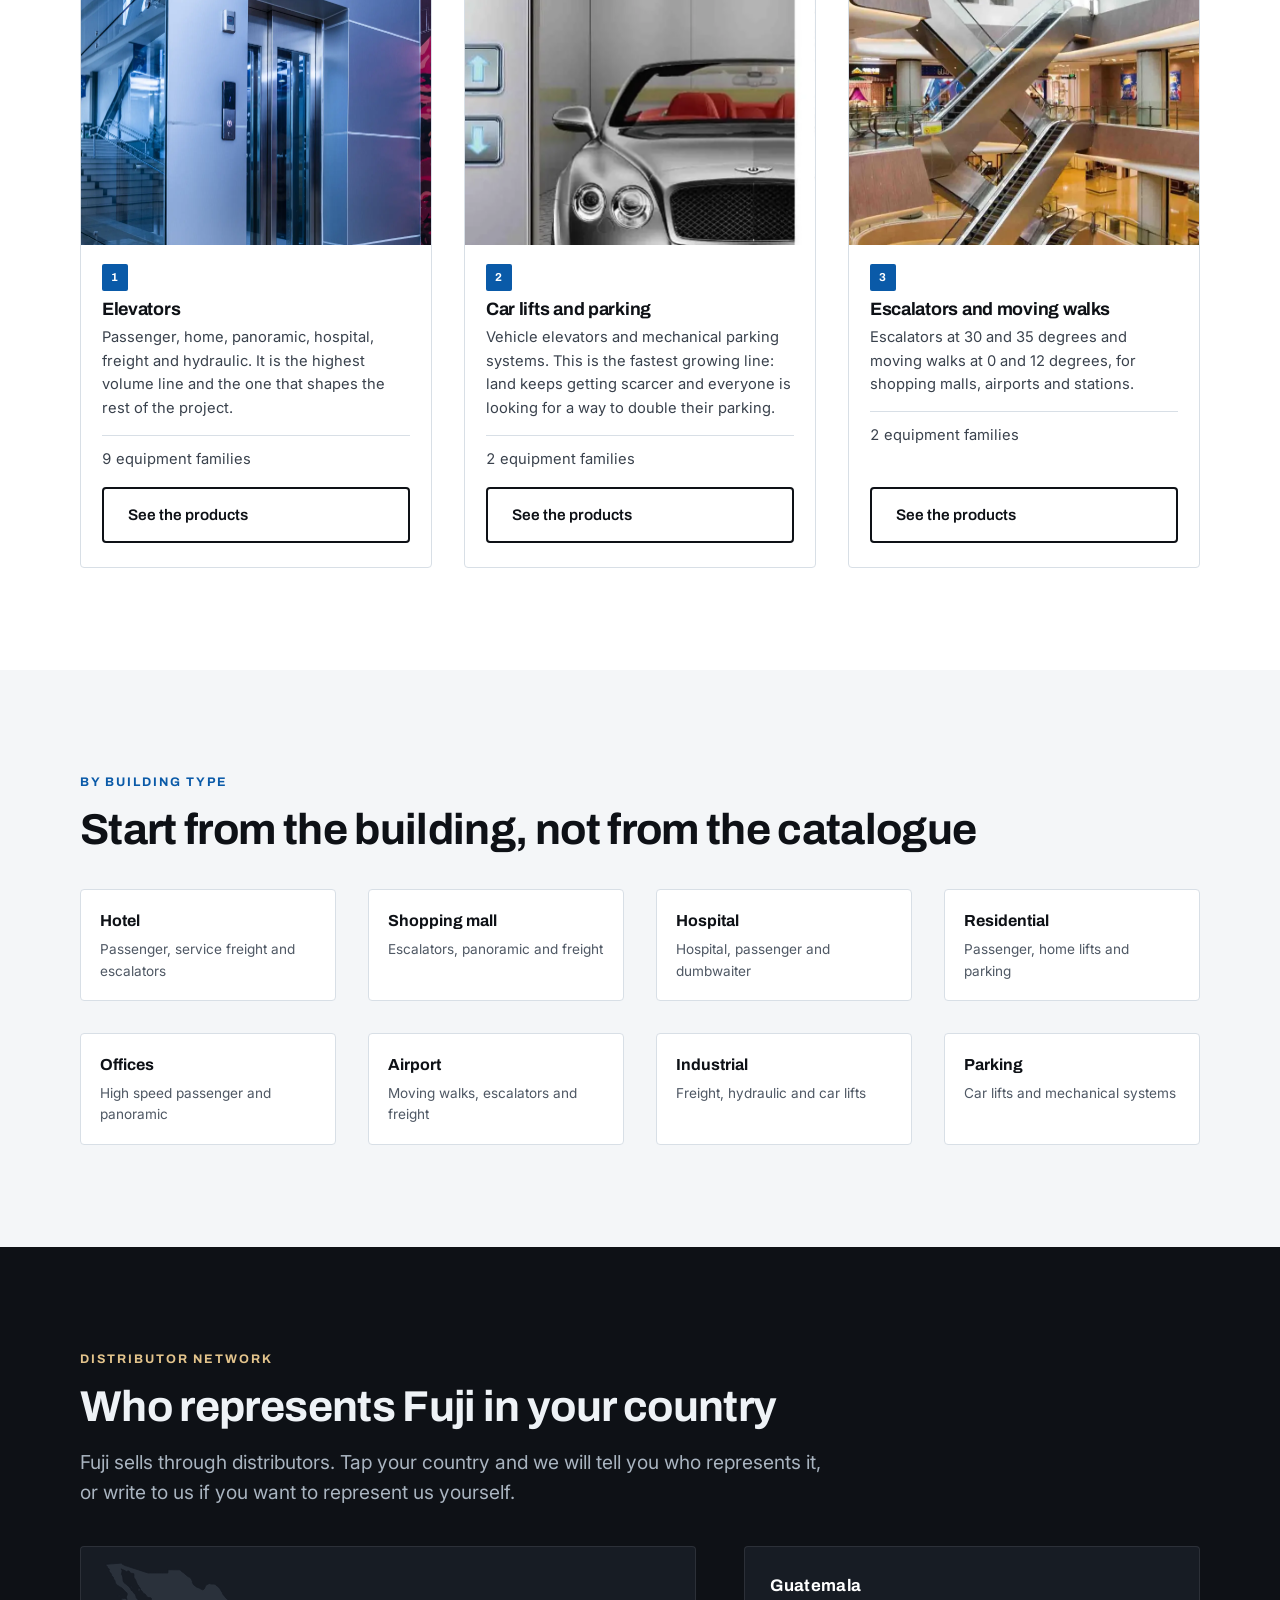
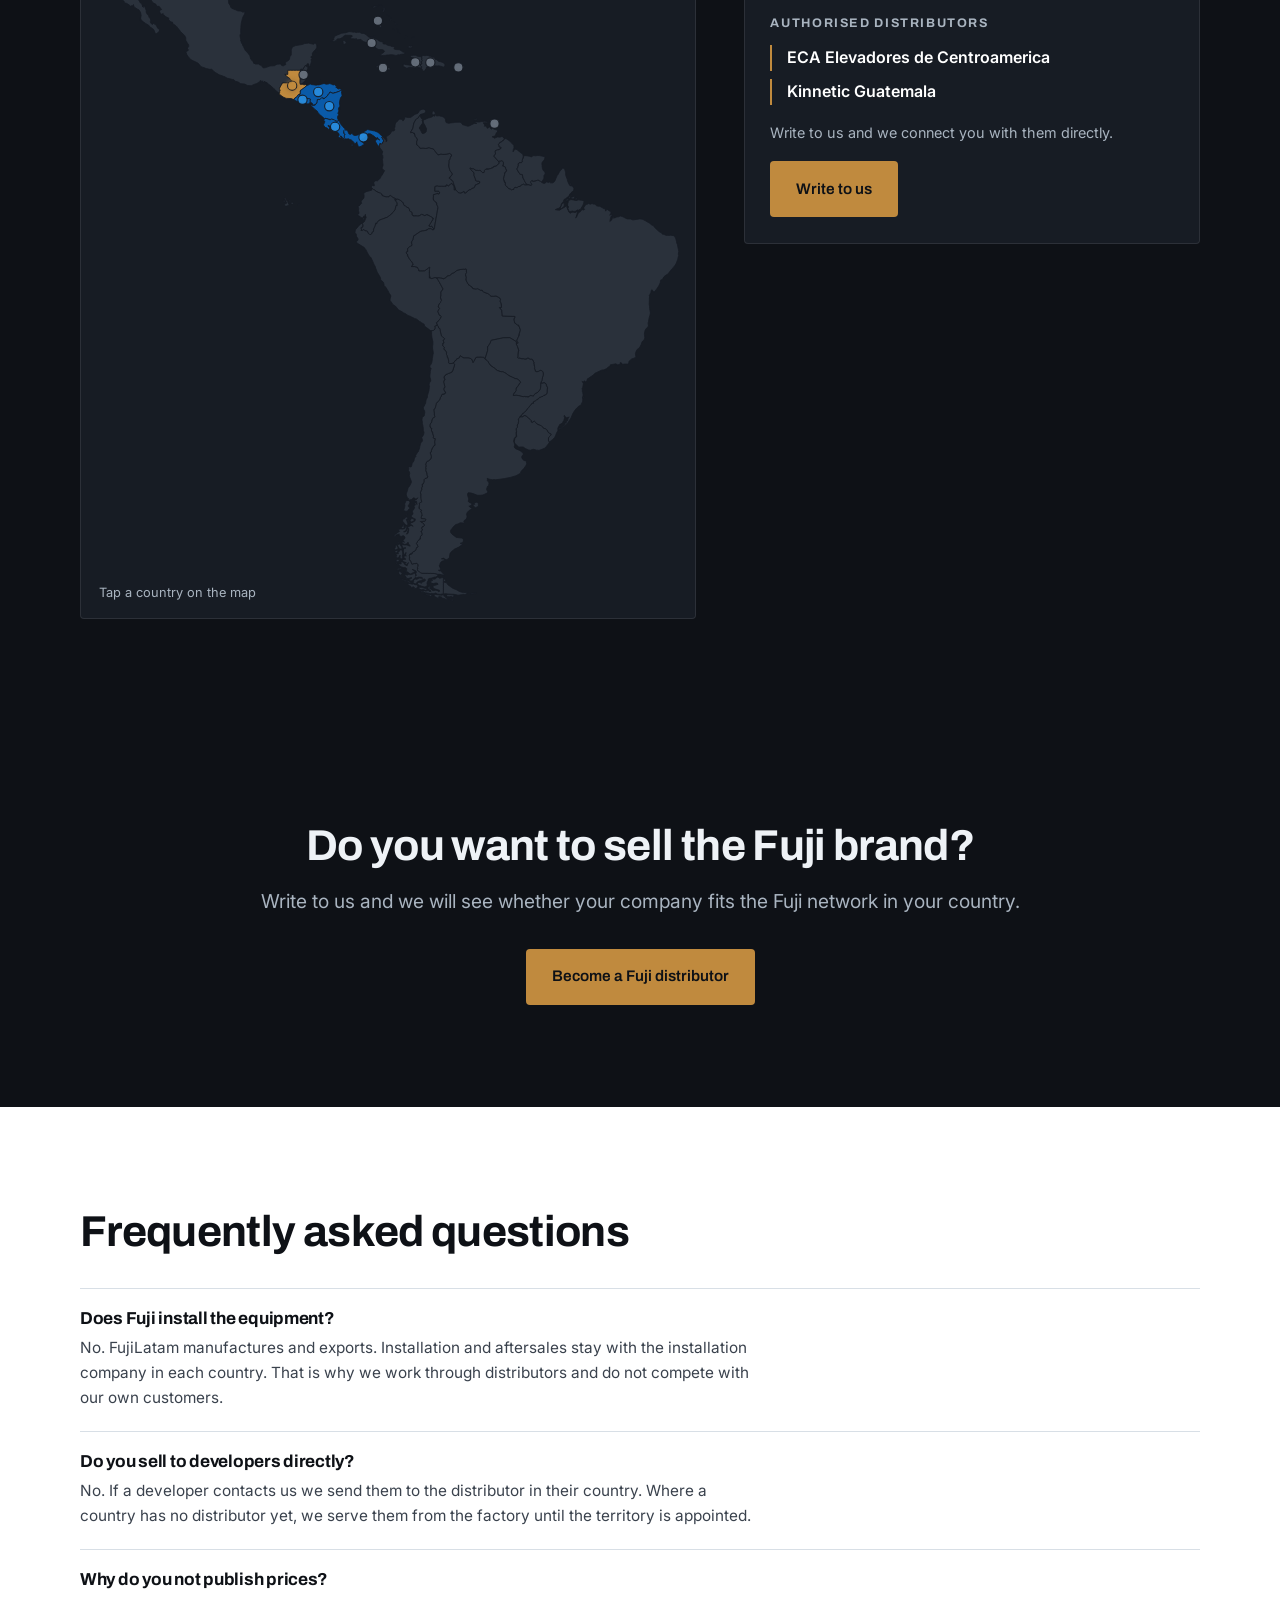
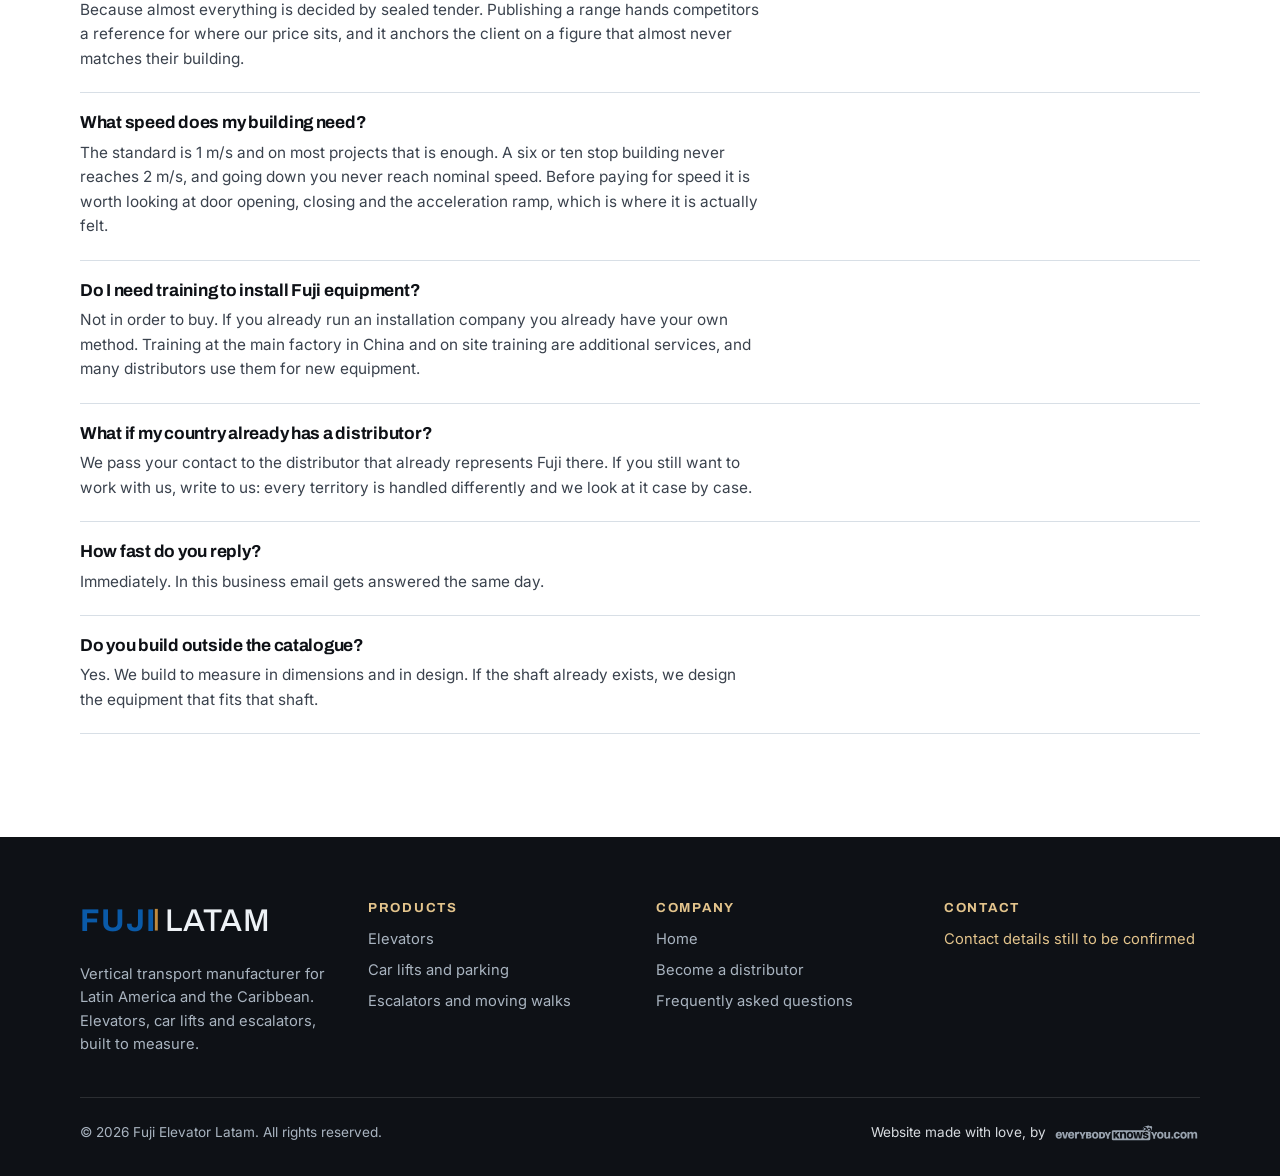
==== commit 4f6ca66f: "Home: 3D elevator ride section below the hero Co-Authored-By: Claude Opus 5.5 <noreply@anthropic.com" ====
--- a/index.html
+++ b/index.html
@@ -354,7 +354,7 @@
    "name": "FujiLatam vertical transport",
    "description": "We move people. Japanese technology, high quality Chinese production, and equipment built to the measure of each project.",
    "thumbnailUrl": "https://fujielevatorlatam.com/assets/images/hero/hero-poster-fujilatam-fujielevatorlatam.com.webp",
-   "uploadDate": "2026-09-22",
+   "uploadDate": "2026-10-27",
    "duration": "PT16S",
    "contentUrl": "https://fujielevatorlatam.com/assets/video/fujilatam-hero-fujielevatorlatam.com.mp4",
    "publisher": {
@@ -379,6 +379,7 @@
 <main>
 
 <section class="hero">
+  <div class="hero__stage">
   <div class="hero__media">
     <video autoplay muted loop playsinline preload="metadata"
            poster="assets/images/hero/hero-poster-fujilatam-fujielevatorlatam.com.webp"
@@ -395,6 +396,22 @@
       <a class="btn btn--primary" href="distributors.html">Become a Fuji distributor</a>
       <a class="btn btn--ghost" style="color:#fff" href="products.html">See the products</a>
     </div>
+  </div>
+  </div>
+</section>
+
+<section class="ride" data-ride3d aria-label="From the ground floor to the top, with no surprises">
+  <div class="ride__stage">
+    <div class="ride__3d" data-elevator3d aria-hidden="true">
+      <div class="lift-ind"><span class="lift-ind__arrow" data-dir=""></span><span class="lift-ind__n">01</span></div>
+    </div>
+    <div class="ride__copy wrap">
+      <p class="eyebrow">Floor by floor</p>
+      <h2>From the ground floor to the top, with no surprises</h2>
+      <p class="lede ride__lede">Panoramic car, machine roomless traction and automatic doors. Every part is built to measure for the building.</p>
+      <ol class="ride__stops"><li data-at="0.12"><span>01</span>Automatic doors that open and close smoothly</li><li data-at="0.5"><span>05</span>Gearless traction, quiet and efficient</li><li data-at="0.88"><span>10</span>Car and finishes built to measure for your project</li></ol>
+    </div>
+    <p class="ride__hint" aria-hidden="true">Scroll</p>
   </div>
 </section>
 
@@ -462,7 +479,7 @@
   <div class="wrap">
     <h2>Do you want to sell the Fuji brand?</h2>
     <p class="lede" style="margin-top:1rem">Write to us and we will see whether your company fits the Fuji network in your country.</p>
-    <p style="margin-top:2rem"><a class="btn btn--brass" href="distributors.html">Become a Fuji distributor</a></p>
+    <div class="btnrow"><a class="btn btn--brass" href="distributors.html">Become a Fuji distributor</a></div>
   </div>
 </section>
 
@@ -573,5 +590,6 @@
 <script src="assets/js/main.js" defer></script>
 <script src="assets/js/latam-geo.js" defer></script>
 <script src="assets/js/map.js" defer></script>
+<script src="assets/js/elevator3d.js" defer></script>
 </body>
 </html>
--- a/assets/css/styles.css
+++ b/assets/css/styles.css
@@ -53,7 +53,8 @@
 .btn[disabled]{opacity:.45;cursor:not-allowed}
 
 /* ---------- hero ---------- */
-.hero{position:relative;min-height:min(86vh,760px);display:flex;align-items:flex-end;background:var(--dark);overflow:hidden}
+.hero{position:relative;background:var(--dark)}
+.hero__stage{position:relative;min-height:min(86vh,760px);display:flex;align-items:flex-end;overflow:hidden}
 .hero__media{position:absolute;inset:0}
 .hero__media video,.hero__media img{width:100%;height:100%;object-fit:cover}
 .hero__scrim{position:absolute;inset:0;background:linear-gradient(90deg,rgba(14,17,22,.85) 0%,rgba(14,17,22,.62) 45%,rgba(14,17,22,.15) 80%,rgba(14,17,22,0) 100%),linear-gradient(180deg,rgba(14,17,22,.35) 0%,rgba(14,17,22,.05) 38%,rgba(14,17,22,.9) 100%)}
@@ -68,6 +69,18 @@
 .stat{background:var(--bg);padding:1.6rem clamp(1.1rem,3vw,2rem)}
 .stat__n{font-family:var(--font-display);font-size:clamp(1.6rem,3vw,2.3rem);font-weight:700;color:var(--accent);line-height:1}
 .stat__l{font-size:.92rem;color:var(--ink-soft);margin-top:.45rem}
+/* a row of buttons never relies on inline spacing: in a paragraph they overlap
+   once they wrap on a phone */
+.btnrow{display:flex;flex-wrap:wrap;gap:.8rem;margin-top:2rem}
+.center .btnrow{justify-content:center}
+/* three stats in a two column grid leave an empty cell on a phone, and the
+   first number wraps mid figure, so below this width each stat is its own row */
+@media(max-width:760px){
+  .stats{grid-template-columns:1fr}
+  .stat{text-align:center;padding:1.35rem clamp(1.1rem,3vw,2rem)}
+  .stat__n{font-size:1.7rem}
+  .stat__l{margin-top:.3rem;font-size:.9rem;max-width:34ch;margin-inline:auto}
+}
 
 /* ---------- grids ---------- */
 .grid{display:grid;gap:clamp(1.1rem,2.5vw,2rem)}
@@ -173,7 +186,7 @@
   .nav a{padding:.7rem 0;width:100%;border-bottom:1px solid var(--surface-2)}
   .nav .lang{padding-top:.9rem}
   .nav-toggle{display:block}
-  .hero{min-height:78vh}
+  .hero__stage{min-height:78vh}
 }
 @media(prefers-reduced-motion:reduce){
   .reveal{opacity:1;transform:none;transition:none}
@@ -294,3 +307,47 @@
 .form__status.is-error{color:var(--brass-dk)}
 .field select:disabled{opacity:.6}
 [hidden]{display:none!important}
+
+/* ---------- 3D elevator ride (section under the hero) ----------
+   Hidden unless elevator3d.js confirms WebGL and adds .is-3d. The section is
+   taller than the screen and its stage stays pinned, so scrolling drives the
+   ride: doors close, the car climbs ten floors, doors open at the top. */
+.ride{display:none;position:relative;background:var(--dark);color:var(--on-dark);--hdr:73px}
+.ride.is-3d,.ride.is-3d-static{display:block}
+.ride.is-3d{height:240vh}
+.ride__stage{position:relative;height:calc(100vh - var(--hdr));overflow:hidden;display:flex;align-items:center;background:radial-gradient(ellipse at 72% 55%,rgba(10,90,168,.22),transparent 60%),var(--dark)}
+@supports (height:100svh){.ride__stage{height:calc(100svh - var(--hdr))}}
+.ride.is-3d .ride__stage{position:sticky;top:var(--hdr)}
+.ride__3d{position:absolute;top:0;right:0;bottom:0;width:58%;z-index:1;pointer-events:none;-webkit-mask-image:linear-gradient(90deg,transparent 0,#000 18%);mask-image:linear-gradient(90deg,transparent 0,#000 18%)}
+.ride__3d canvas{width:100%;height:100%;display:block}
+.ride__copy{position:relative;z-index:2;width:100%}
+.ride__copy>*{max-width:30rem}
+.ride h2{color:#fff}
+.ride .eyebrow{color:var(--brass-lt)}
+.ride__lede{margin-top:1rem;color:var(--on-dark-soft)}
+.ride__stops{list-style:none;margin-top:2rem;display:flex;flex-direction:column;gap:.9rem}
+.ride__stops li{display:flex;align-items:baseline;gap:.9rem;color:var(--on-dark-soft);opacity:.45;transform:translateX(-6px);transition:opacity .5s,transform .5s,color .5s}
+.ride__stops li span{font-family:var(--font-display);font-weight:700;font-size:.8rem;letter-spacing:.1em;color:var(--brass-lt);min-width:2.2ch;font-variant-numeric:tabular-nums}
+.ride__stops li.is-on{opacity:1;transform:none;color:#fff}
+.lift-ind{position:absolute;top:clamp(1rem,4vh,2.2rem);right:clamp(1rem,4vw,3rem);display:flex;align-items:center;gap:.5rem;padding:.45rem .8rem;border:1px solid rgba(227,196,140,.35);border-radius:3px;background:rgba(14,17,22,.6);backdrop-filter:blur(6px);font-family:var(--font-display);font-weight:700;color:var(--brass-lt);letter-spacing:.08em;font-variant-numeric:tabular-nums}
+.lift-ind__n{font-size:1.35rem;line-height:1;min-width:2ch;text-align:center}
+.lift-ind__arrow{width:0;height:0;border-left:6px solid transparent;border-right:6px solid transparent;opacity:.25;border-bottom:9px solid var(--brass-lt);transition:opacity .2s,transform .2s}
+.lift-ind__arrow[data-dir="up"]{opacity:1}
+.lift-ind__arrow[data-dir="down"]{opacity:1;transform:rotate(180deg)}
+.ride__hint{display:none}
+.ride.is-3d .ride__hint{display:block;position:absolute;left:50%;bottom:1.1rem;transform:translateX(-50%);z-index:3;margin:0;font-size:.72rem;font-weight:700;letter-spacing:.18em;text-transform:uppercase;color:var(--on-dark-soft);transition:opacity .4s}
+.ride.is-3d .ride__hint::after{content:"";display:block;width:1px;height:28px;margin:.5rem auto 0;background:linear-gradient(var(--brass-lt),transparent);animation:hintDrop 1.6s ease-in-out infinite}
+.ride__hint.is-gone{opacity:0}
+@keyframes hintDrop{0%{transform:scaleY(0);transform-origin:top}50%{transform:scaleY(1);transform-origin:top}51%{transform-origin:bottom}100%{transform:scaleY(0);transform-origin:bottom}}
+@media(max-width:900px){
+  .ride.is-3d{height:200vh}
+  .ride__stage{align-items:flex-end}
+  .ride__3d{width:100%;bottom:auto;height:60%;-webkit-mask-image:linear-gradient(180deg,#000 65%,transparent 100%);mask-image:linear-gradient(180deg,#000 65%,transparent 100%)}
+  .ride__copy{padding-bottom:1.6rem}
+  .ride h2{font-size:1.45rem}
+  .ride__lede{display:none}
+  .ride__stops{margin-top:1rem;gap:.55rem;font-size:.92rem}
+  .ride.is-3d .ride__hint{display:none}
+  .lift-ind{top:.9rem;right:.9rem}
+}
+@media(prefers-reduced-motion:reduce){.ride.is-3d{height:auto}.ride__stops li{opacity:1;transform:none}}
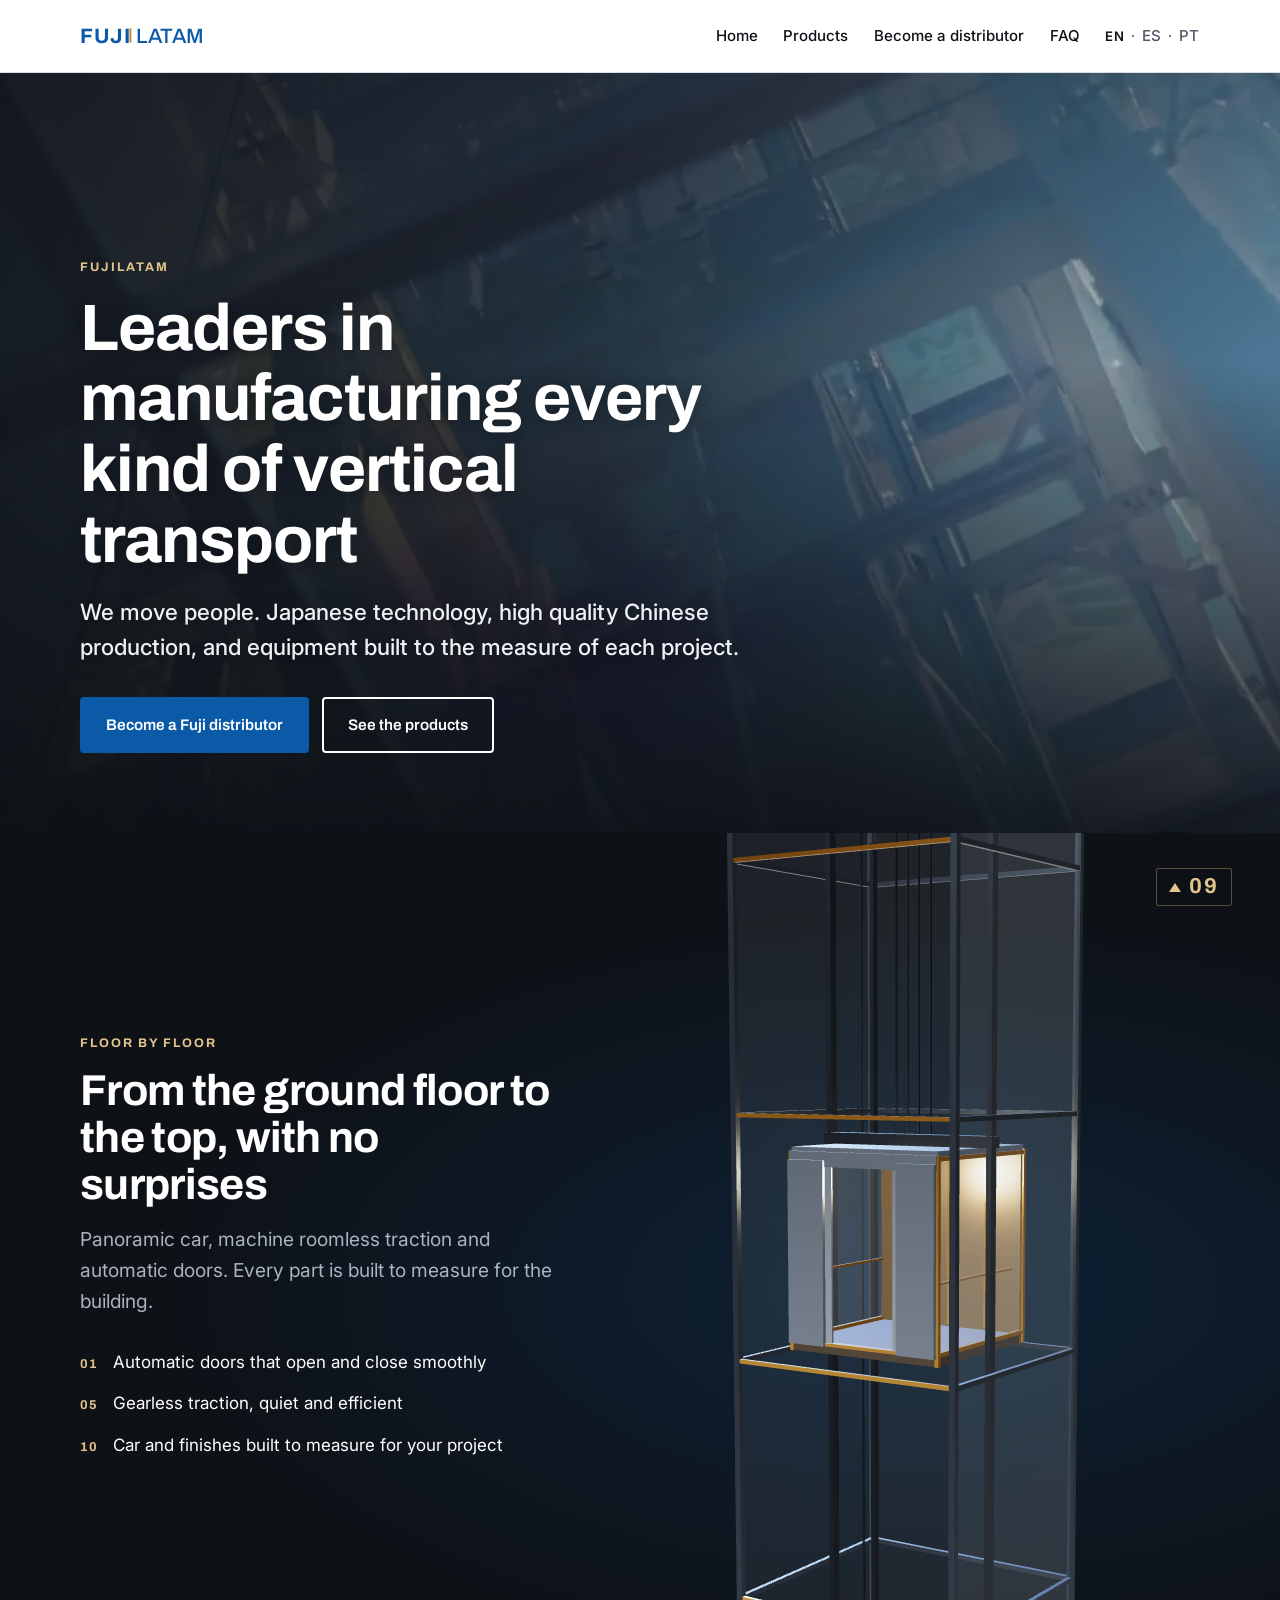
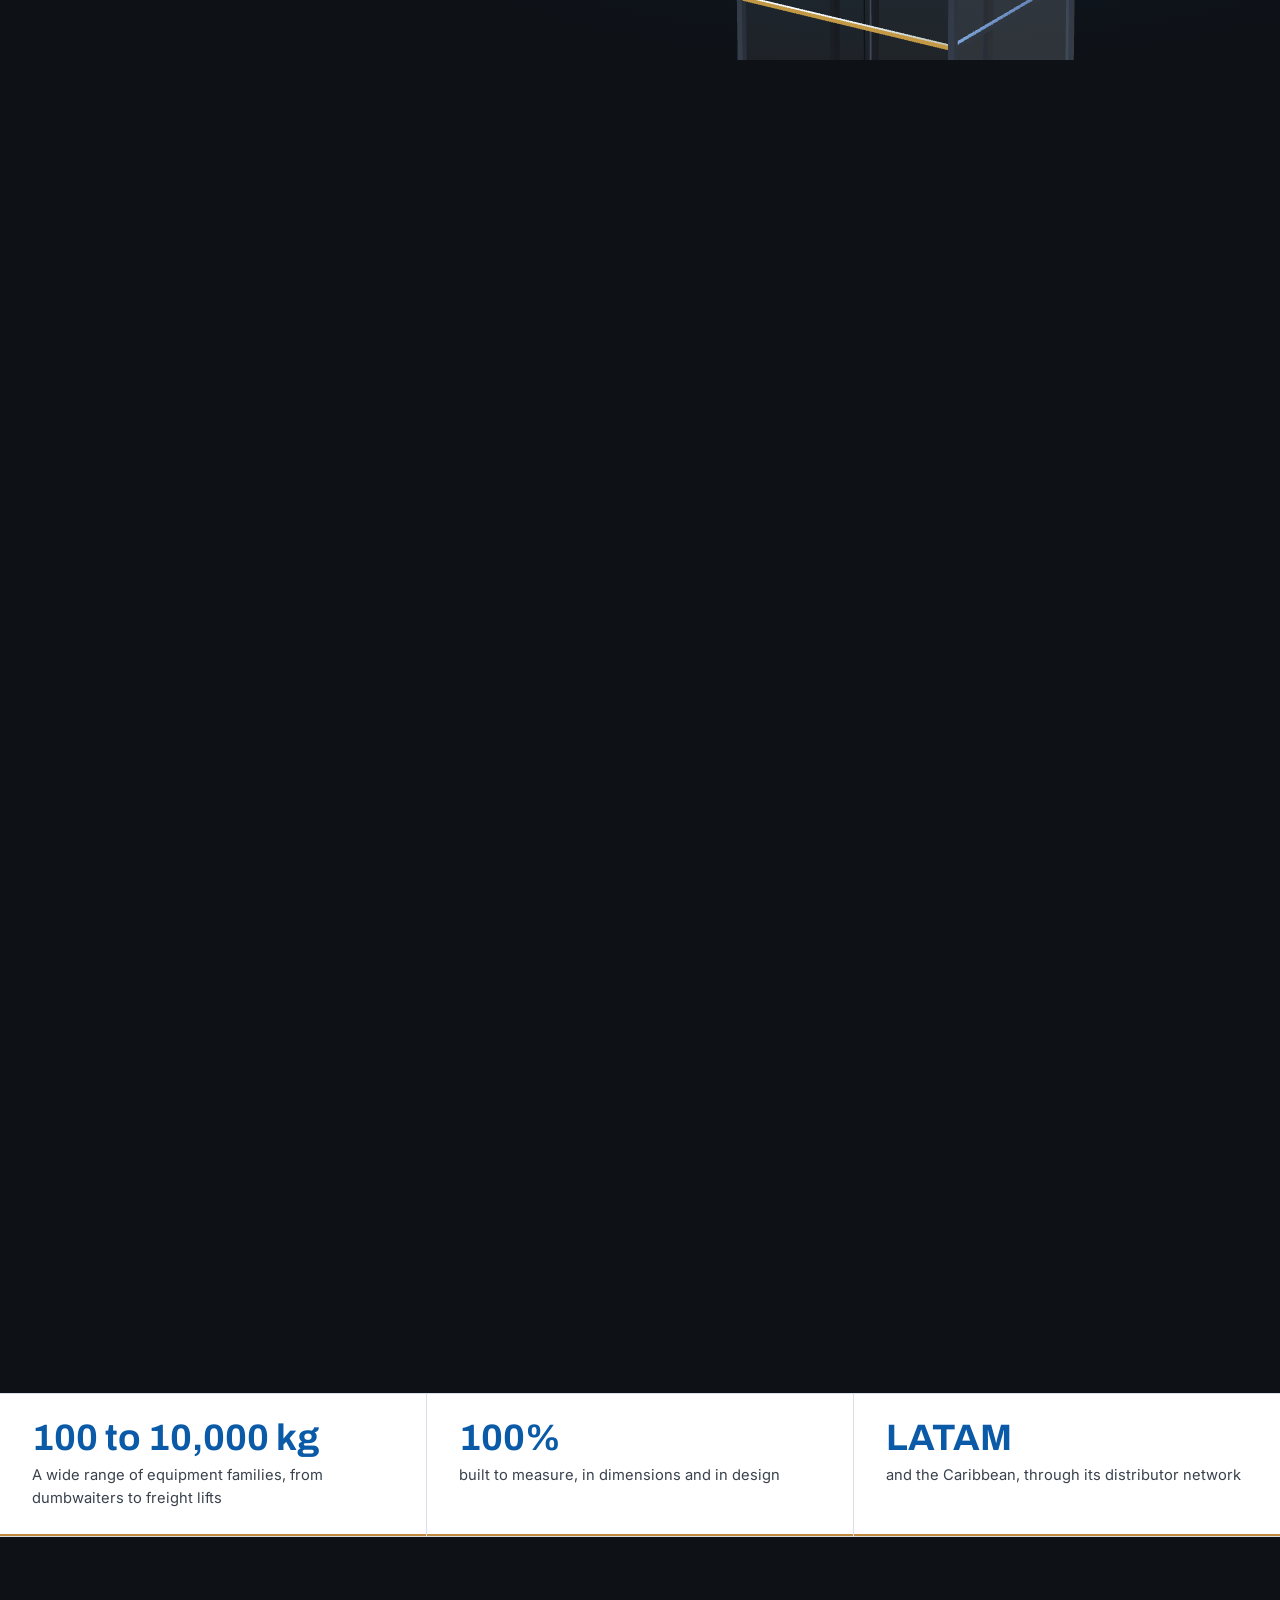
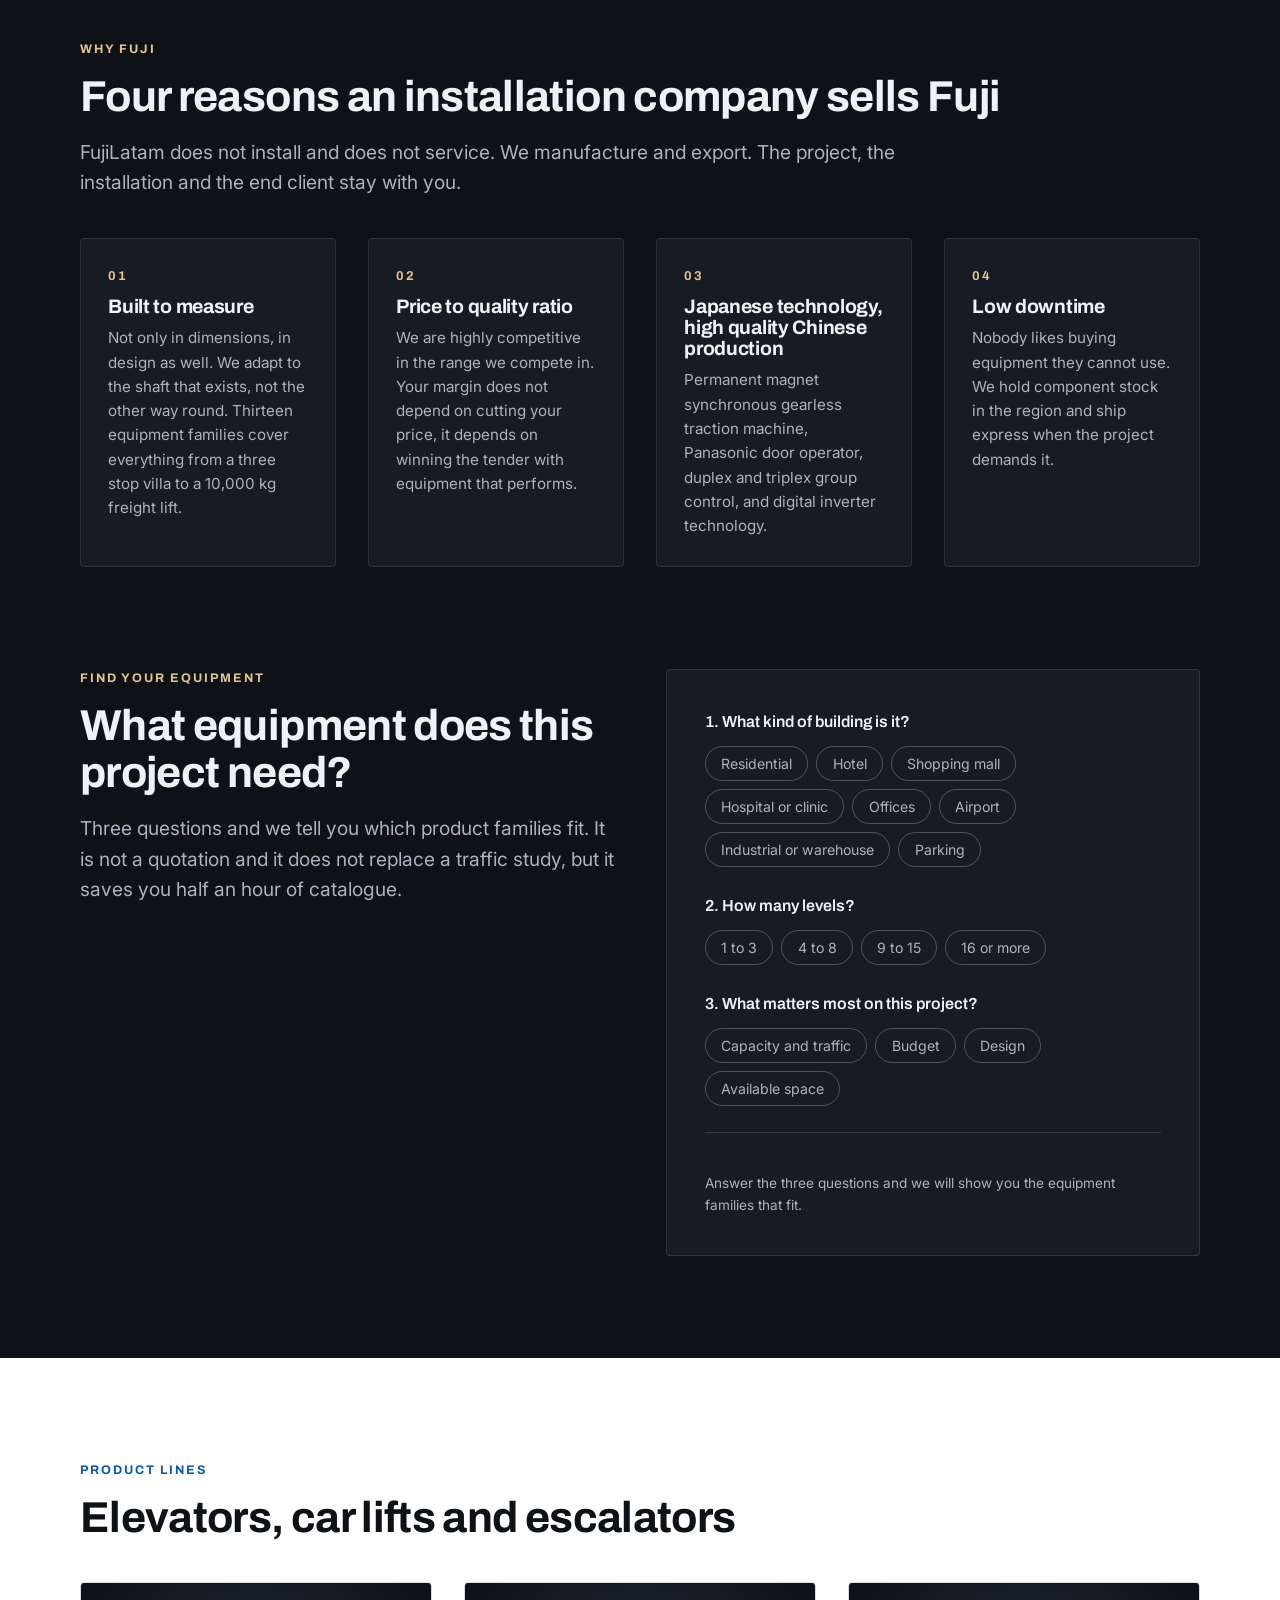
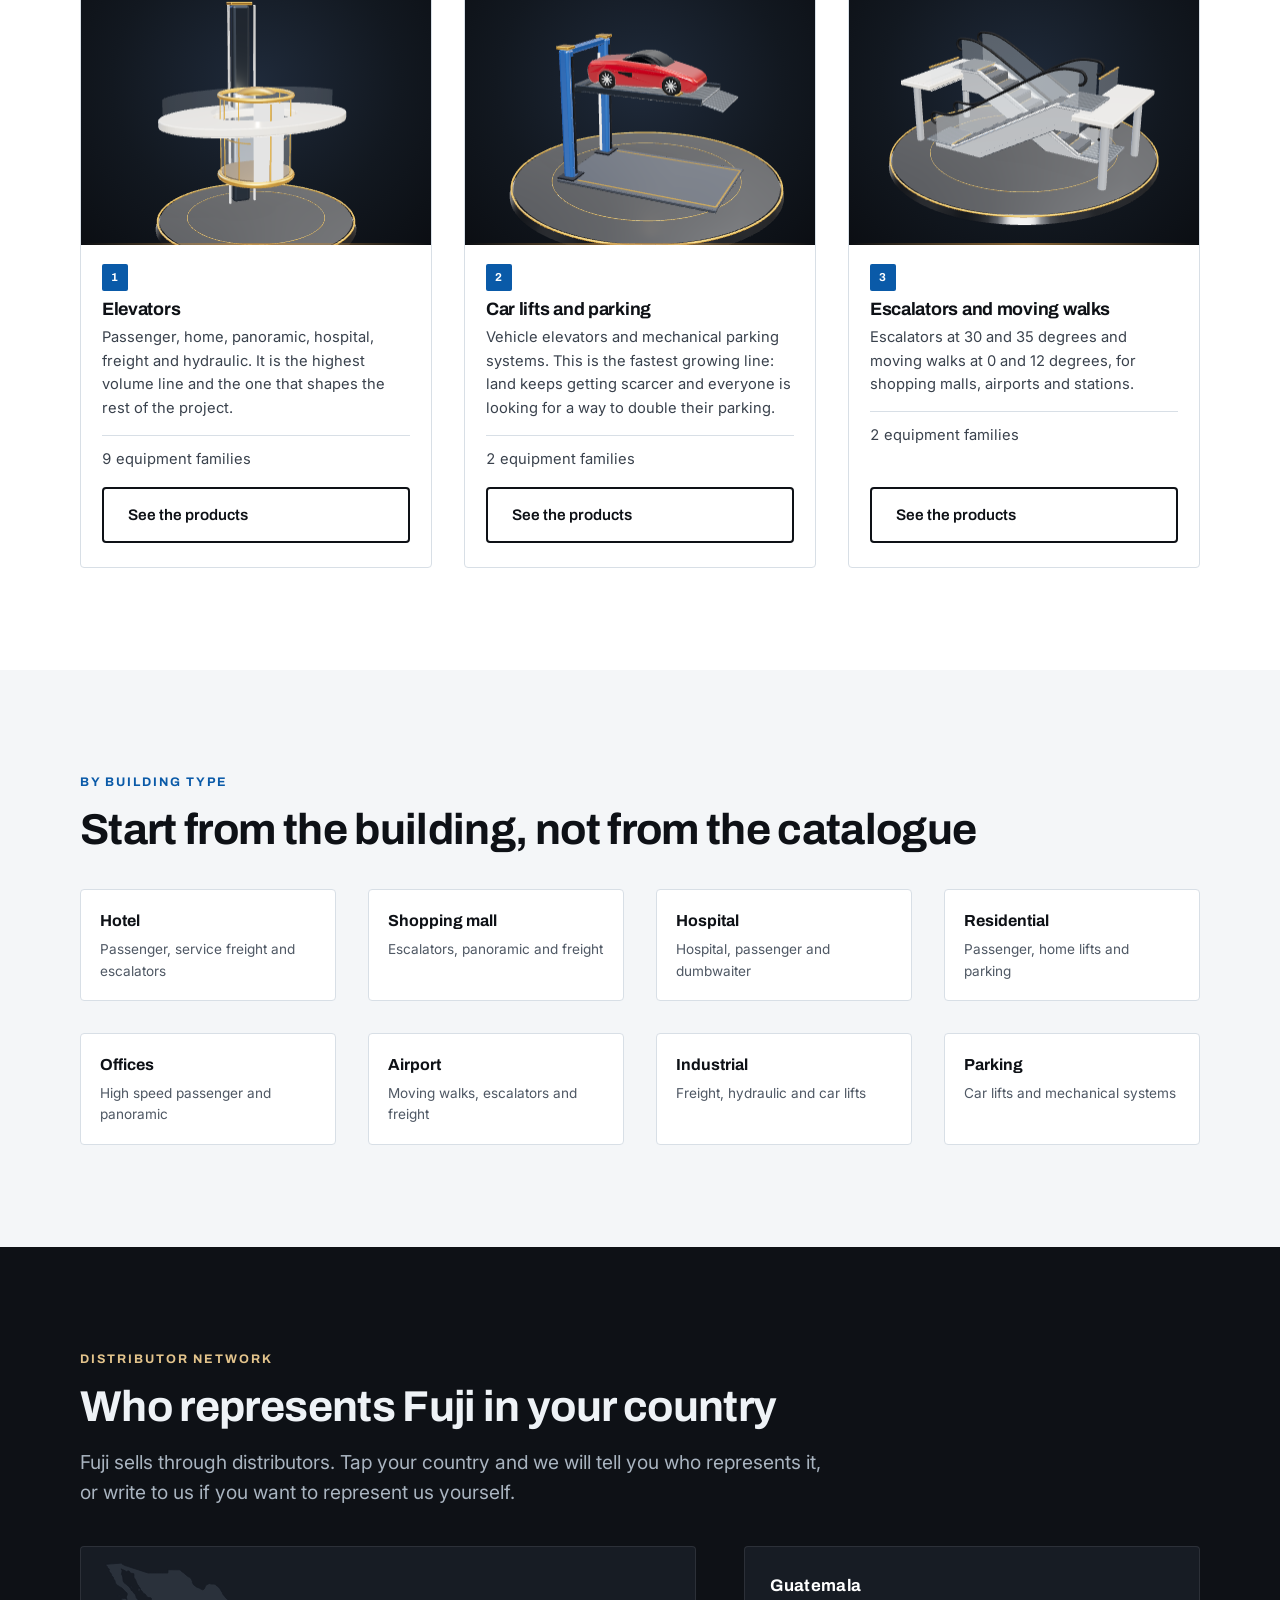
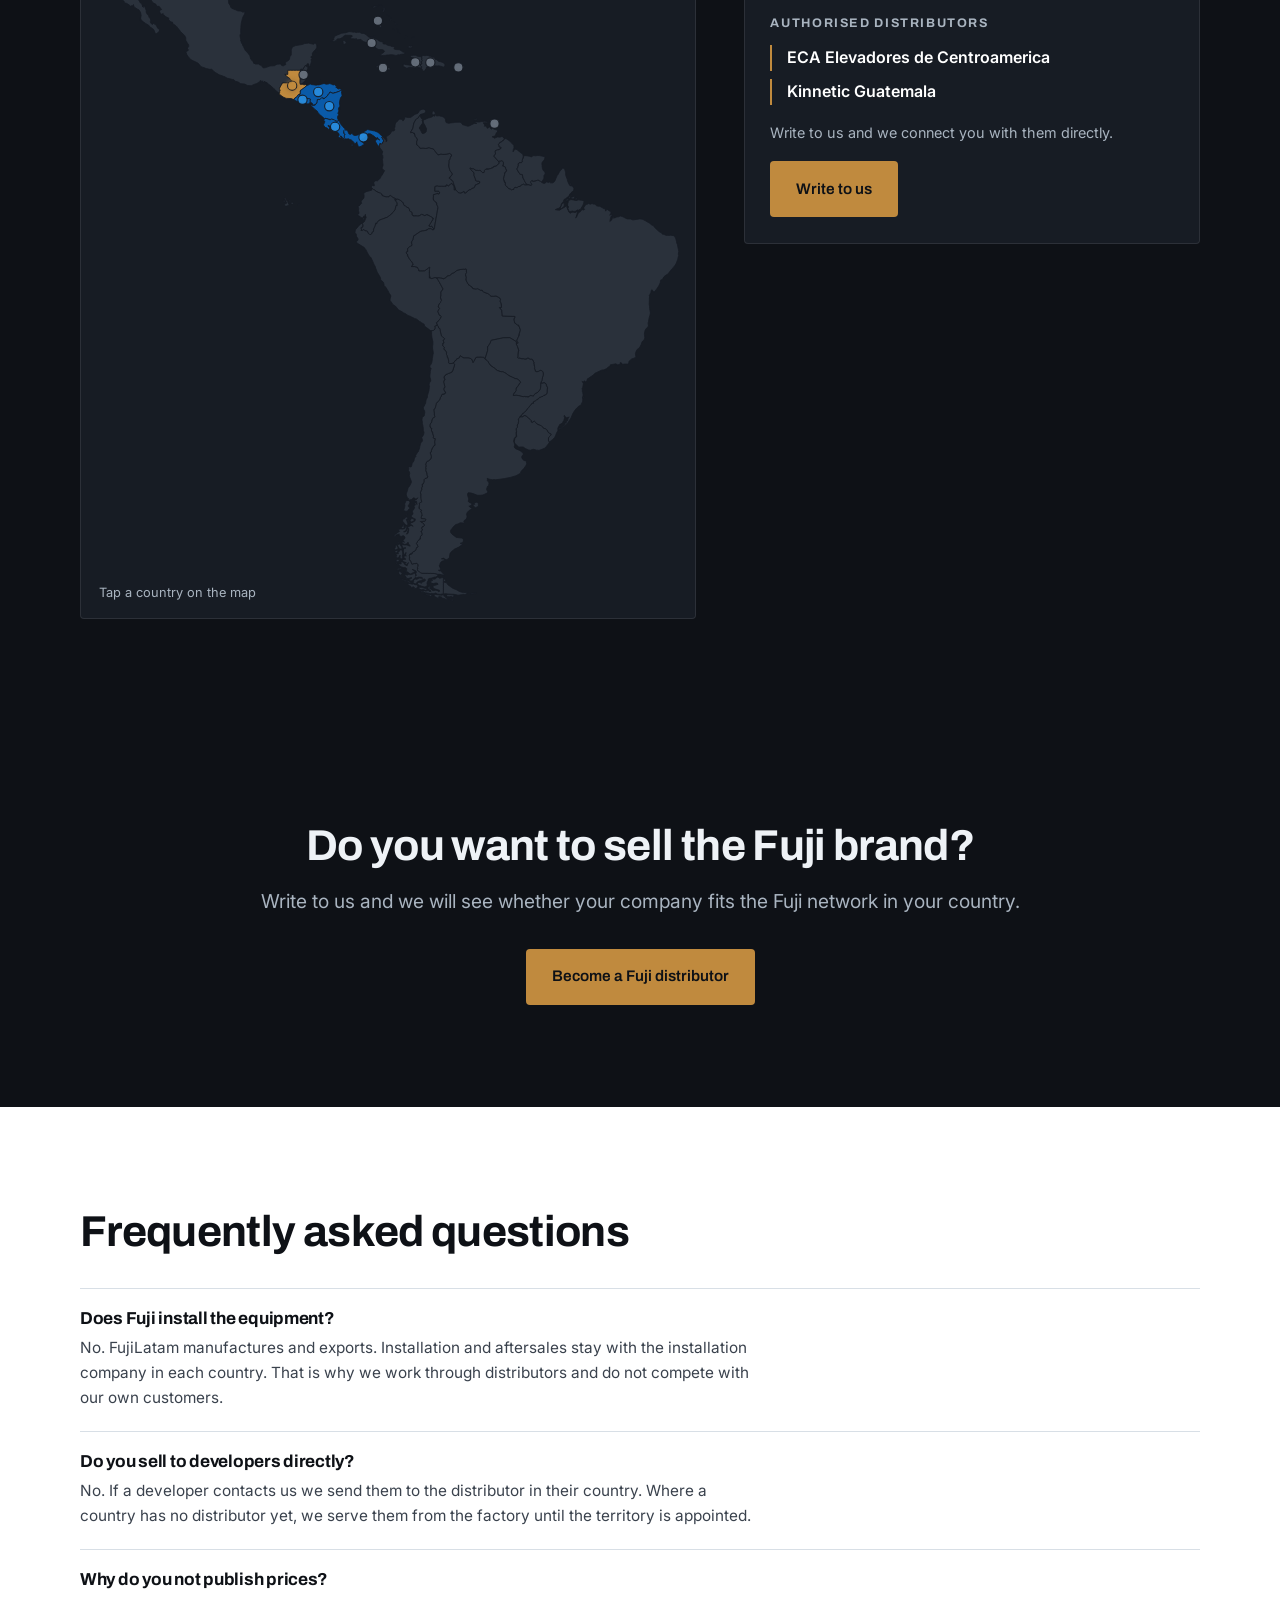
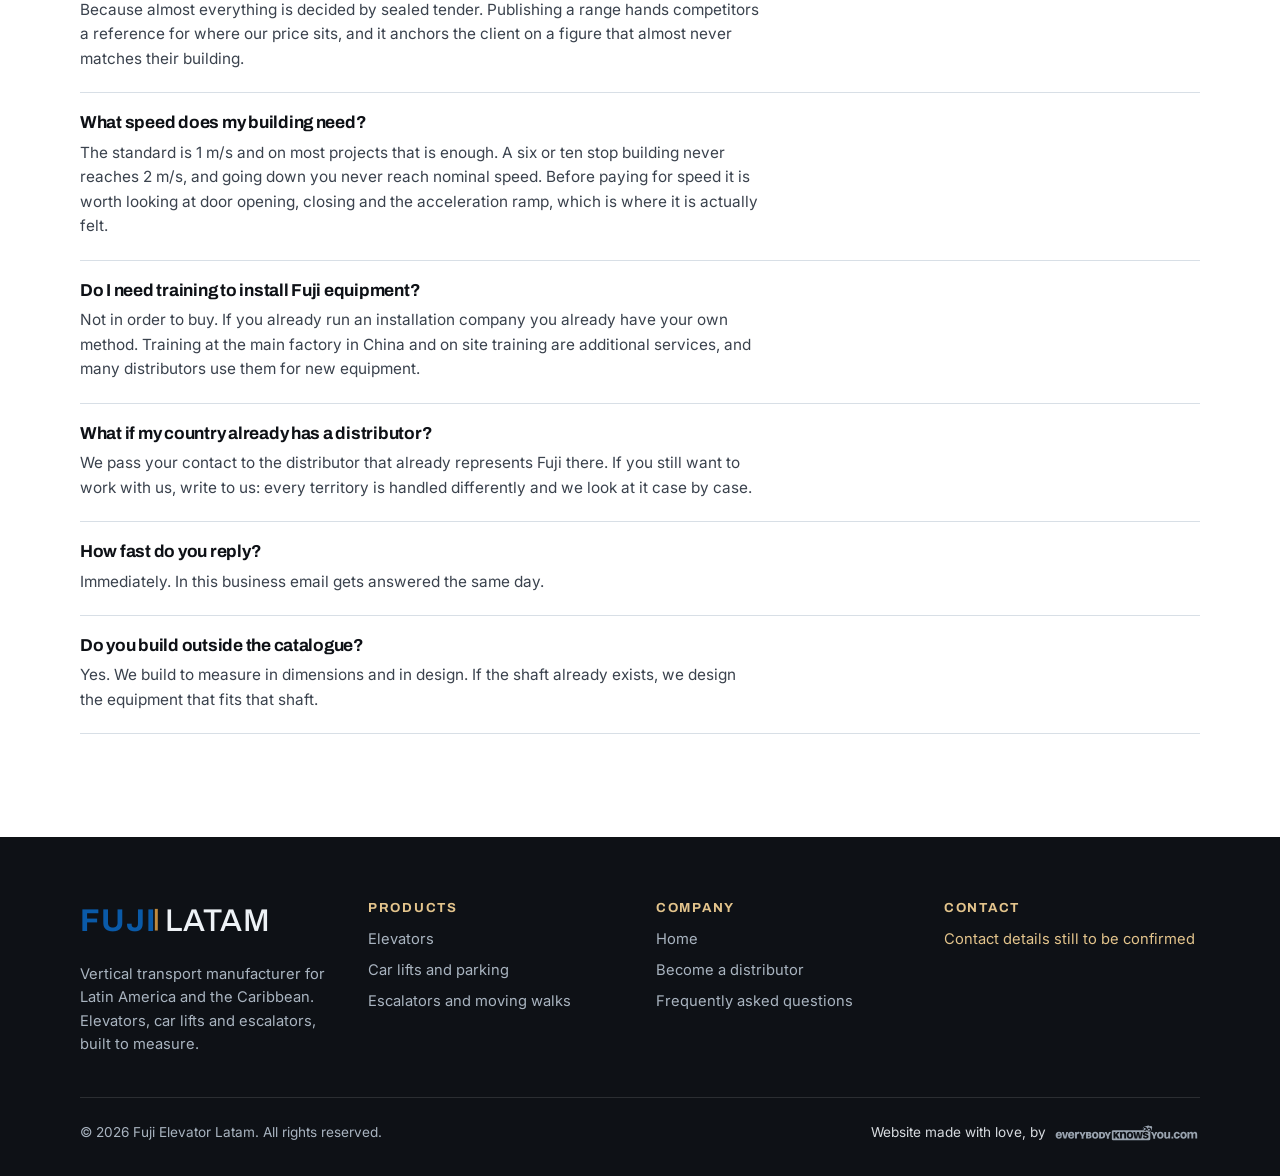
==== commit c2c1b268: "Home: animated 3D models on the three product line cards Co-Authored-By: Claude Opus 5.5 <noreply@an" ====
--- a/index.html
+++ b/index.html
@@ -354,7 +354,7 @@
    "name": "FujiLatam vertical transport",
    "description": "We move people. Japanese technology, high quality Chinese production, and equipment built to the measure of each project.",
    "thumbnailUrl": "https://fujielevatorlatam.com/assets/images/hero/hero-poster-fujilatam-fujielevatorlatam.com.webp",
-   "uploadDate": "2026-10-27",
+   "uploadDate": "2026-10-28",
    "duration": "PT16S",
    "contentUrl": "https://fujielevatorlatam.com/assets/video/fujilatam-hero-fujielevatorlatam.com.mp4",
    "publisher": {
@@ -451,7 +451,7 @@
   <div class="wrap">
     <p class="eyebrow">Product lines</p>
     <h2>Elevators, car lifts and escalators</h2>
-    <div class="grid grid--3" style="margin-top:2.5rem"><article class="pcard reveal"><div class="pcard__img"><img src="assets/images/products/elevadores-linea-fujilatam-fujielevatorlatam.com.webp" alt="Elevators" loading="lazy" width="1200" height="900"></div><div class="pcard__body"><span class="rank rank--1">1</span><h3>Elevators</h3><p>Passenger, home, panoramic, hospital, freight and hydraulic. It is the highest volume line and the one that shapes the rest of the project.</p><p class="pcard__spec">9 equipment families</p><a class="btn btn--ghost" style="margin-top:1rem" href="products.html#elevadores">See the products</a></div></article><article class="pcard reveal"><div class="pcard__img"><img src="assets/images/products/montacoches-fujilatam-fujielevatorlatam.com.webp" alt="Car lifts and parking" loading="lazy" width="1200" height="900"></div><div class="pcard__body"><span class="rank rank--1">2</span><h3>Car lifts and parking</h3><p>Vehicle elevators and mechanical parking systems. This is the fastest growing line: land keeps getting scarcer and everyone is looking for a way to double their parking.</p><p class="pcard__spec">2 equipment families</p><a class="btn btn--ghost" style="margin-top:1rem" href="products.html#montacoches">See the products</a></div></article><article class="pcard reveal"><div class="pcard__img"><img src="assets/images/products/escaleras-electricas-fujilatam-fujielevatorlatam.com.webp" alt="Escalators and moving walks" loading="lazy" width="1200" height="900"></div><div class="pcard__body"><span class="rank rank--1">3</span><h3>Escalators and moving walks</h3><p>Escalators at 30 and 35 degrees and moving walks at 0 and 12 degrees, for shopping malls, airports and stations.</p><p class="pcard__spec">2 equipment families</p><a class="btn btn--ghost" style="margin-top:1rem" href="products.html#escaleras">See the products</a></div></article></div>
+    <div class="grid grid--3" style="margin-top:2.5rem"><article class="pcard reveal"><div class="pcard__img"><img src="assets/images/products/elevadores-linea-fujilatam-fujielevatorlatam.com.webp" alt="Elevators" loading="lazy" width="1200" height="900"><div class="pcard__3d" data-line3d="elevadores" aria-hidden="true"></div></div><div class="pcard__body"><span class="rank rank--1">1</span><h3>Elevators</h3><p>Passenger, home, panoramic, hospital, freight and hydraulic. It is the highest volume line and the one that shapes the rest of the project.</p><p class="pcard__spec">9 equipment families</p><a class="btn btn--ghost" style="margin-top:1rem" href="products.html#elevadores">See the products</a></div></article><article class="pcard reveal"><div class="pcard__img"><img src="assets/images/products/montacoches-fujilatam-fujielevatorlatam.com.webp" alt="Car lifts and parking" loading="lazy" width="1200" height="900"><div class="pcard__3d" data-line3d="montacoches" aria-hidden="true"></div></div><div class="pcard__body"><span class="rank rank--1">2</span><h3>Car lifts and parking</h3><p>Vehicle elevators and mechanical parking systems. This is the fastest growing line: land keeps getting scarcer and everyone is looking for a way to double their parking.</p><p class="pcard__spec">2 equipment families</p><a class="btn btn--ghost" style="margin-top:1rem" href="products.html#montacoches">See the products</a></div></article><article class="pcard reveal"><div class="pcard__img"><img src="assets/images/products/escaleras-electricas-fujilatam-fujielevatorlatam.com.webp" alt="Escalators and moving walks" loading="lazy" width="1200" height="900"><div class="pcard__3d" data-line3d="escaleras" aria-hidden="true"></div></div><div class="pcard__body"><span class="rank rank--1">3</span><h3>Escalators and moving walks</h3><p>Escalators at 30 and 35 degrees and moving walks at 0 and 12 degrees, for shopping malls, airports and stations.</p><p class="pcard__spec">2 equipment families</p><a class="btn btn--ghost" style="margin-top:1rem" href="products.html#escaleras">See the products</a></div></article></div>
   </div>
 </section>
 
--- a/assets/css/tokens.css
+++ b/assets/css/tokens.css
@@ -19,6 +19,9 @@
   --dark:      #0E1116;
   --dark-2:    #171C24;
   --on-dark:   #EEF2F6;
+  --studio-1:  #1F2A3A;   /* backdrop of the 3D product models */
+  --studio-2:  #121820;
+  --studio-3:  #0B0E13;
   --on-dark-soft: #A9B4C0;
 
   /* Footer credit colors (read by the EKY credit logo) */
--- a/assets/css/styles.css
+++ b/assets/css/styles.css
@@ -351,3 +351,14 @@
   .lift-ind{top:.9rem;right:.9rem}
 }
 @media(prefers-reduced-motion:reduce){.ride.is-3d{height:auto}.ride__stops li{opacity:1;transform:none}}
+
+/* ---------- 3D models on the three product line cards ----------
+   lines3d (inside elevator3d.js) adds .has-3d when WebGL works; the photo then
+   stays in the markup for search engines but the model is what shows. */
+.pcard__img{position:relative}
+.pcard__3d{display:none}
+.pcard__img.has-3d{background:radial-gradient(ellipse at 50% 38%,var(--studio-1) 0%,var(--studio-2) 58%,var(--studio-3) 100%)}
+.pcard__img.has-3d img{opacity:0}
+.pcard__img.has-3d .pcard__3d{display:block;position:absolute;inset:0}
+.pcard__3d canvas{width:100%;height:100%;display:block}
+.pcard__img.has-3d::after{content:"";position:absolute;left:0;right:0;bottom:0;height:2px;background:linear-gradient(90deg,transparent,var(--brass),transparent);opacity:.7}
